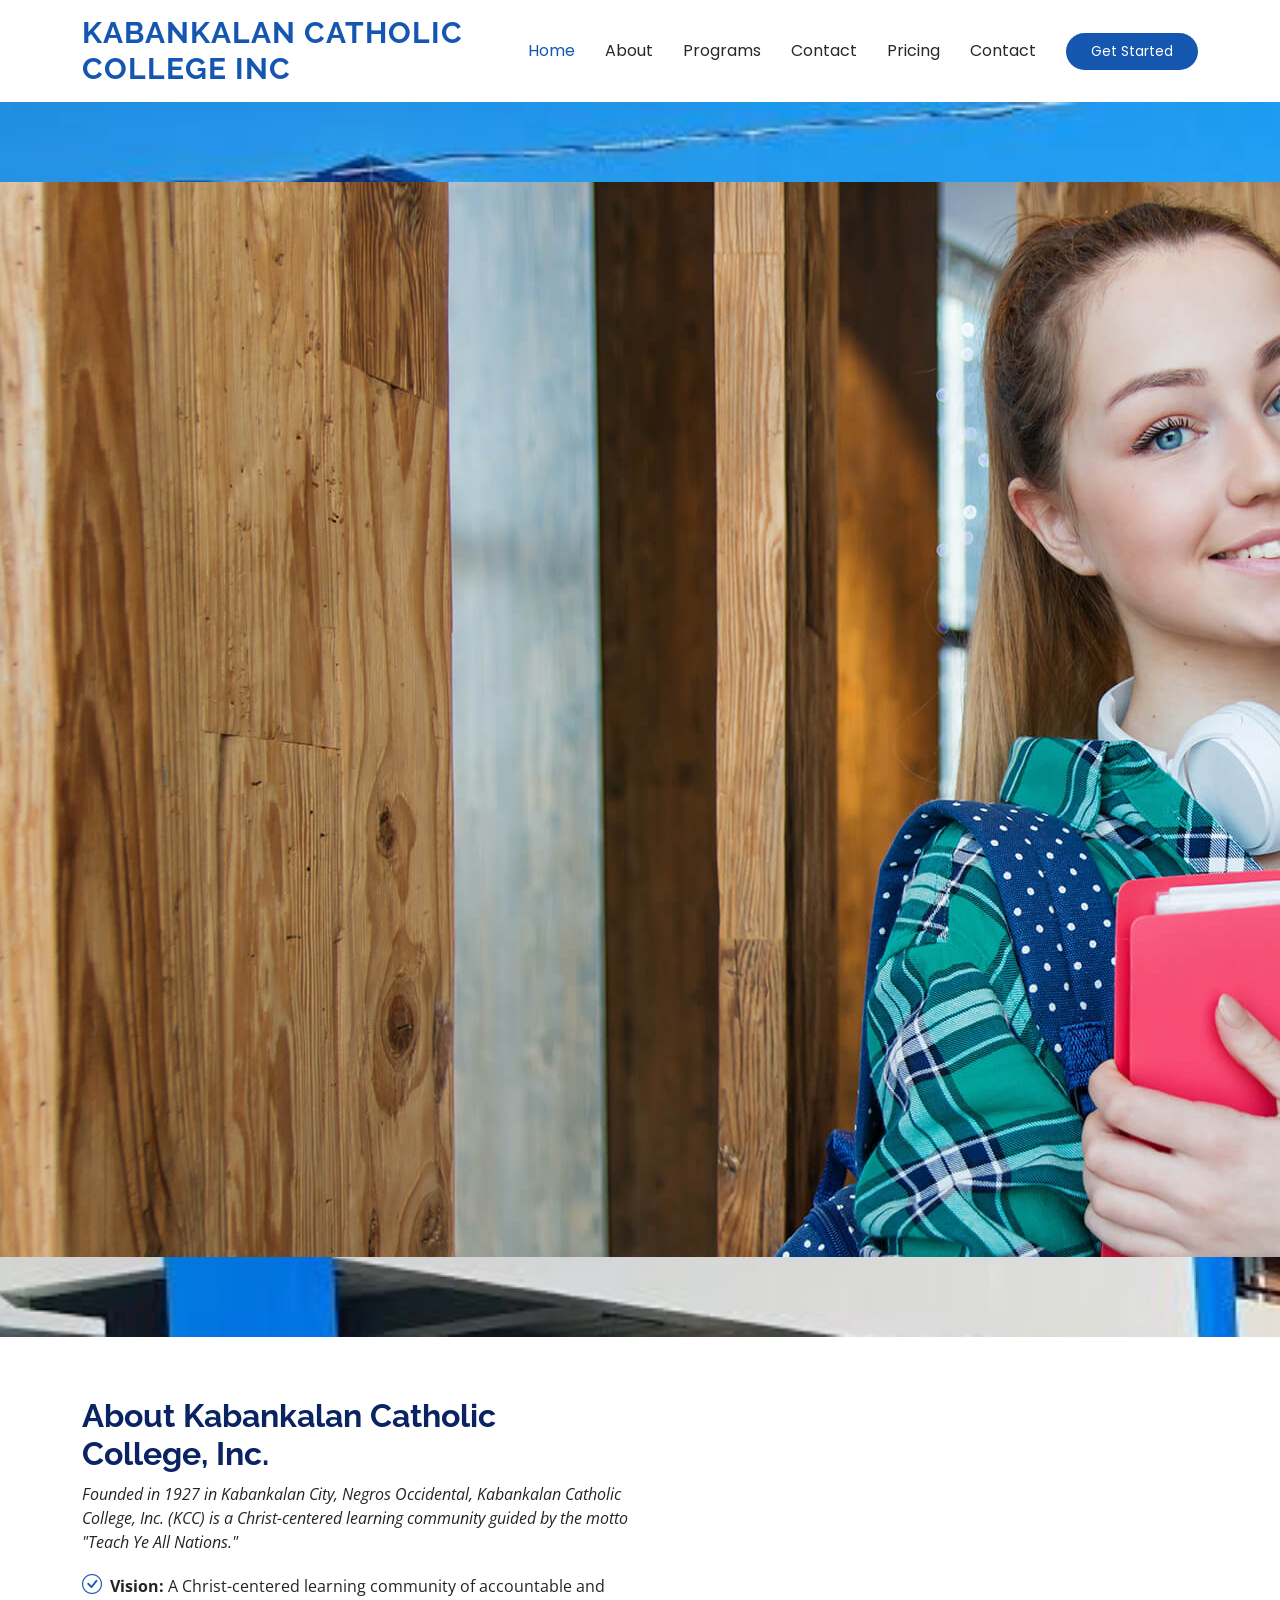
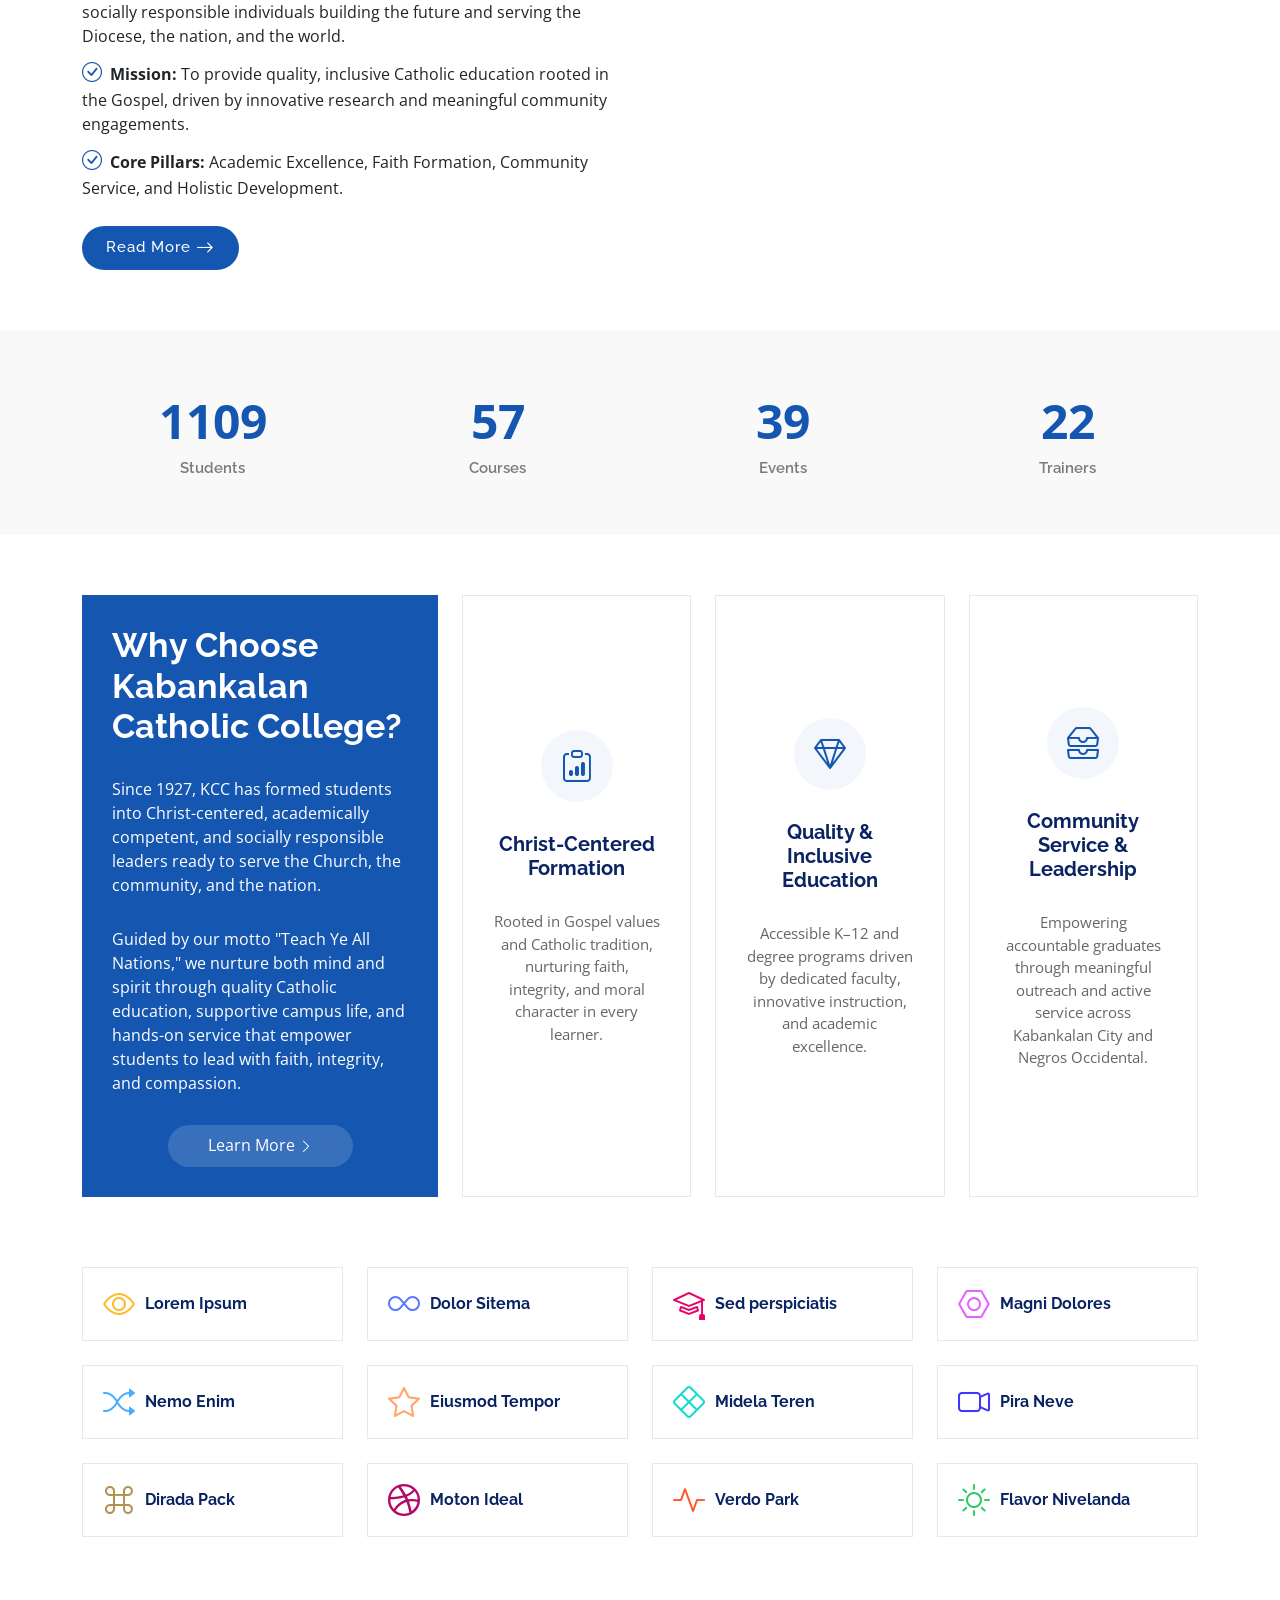
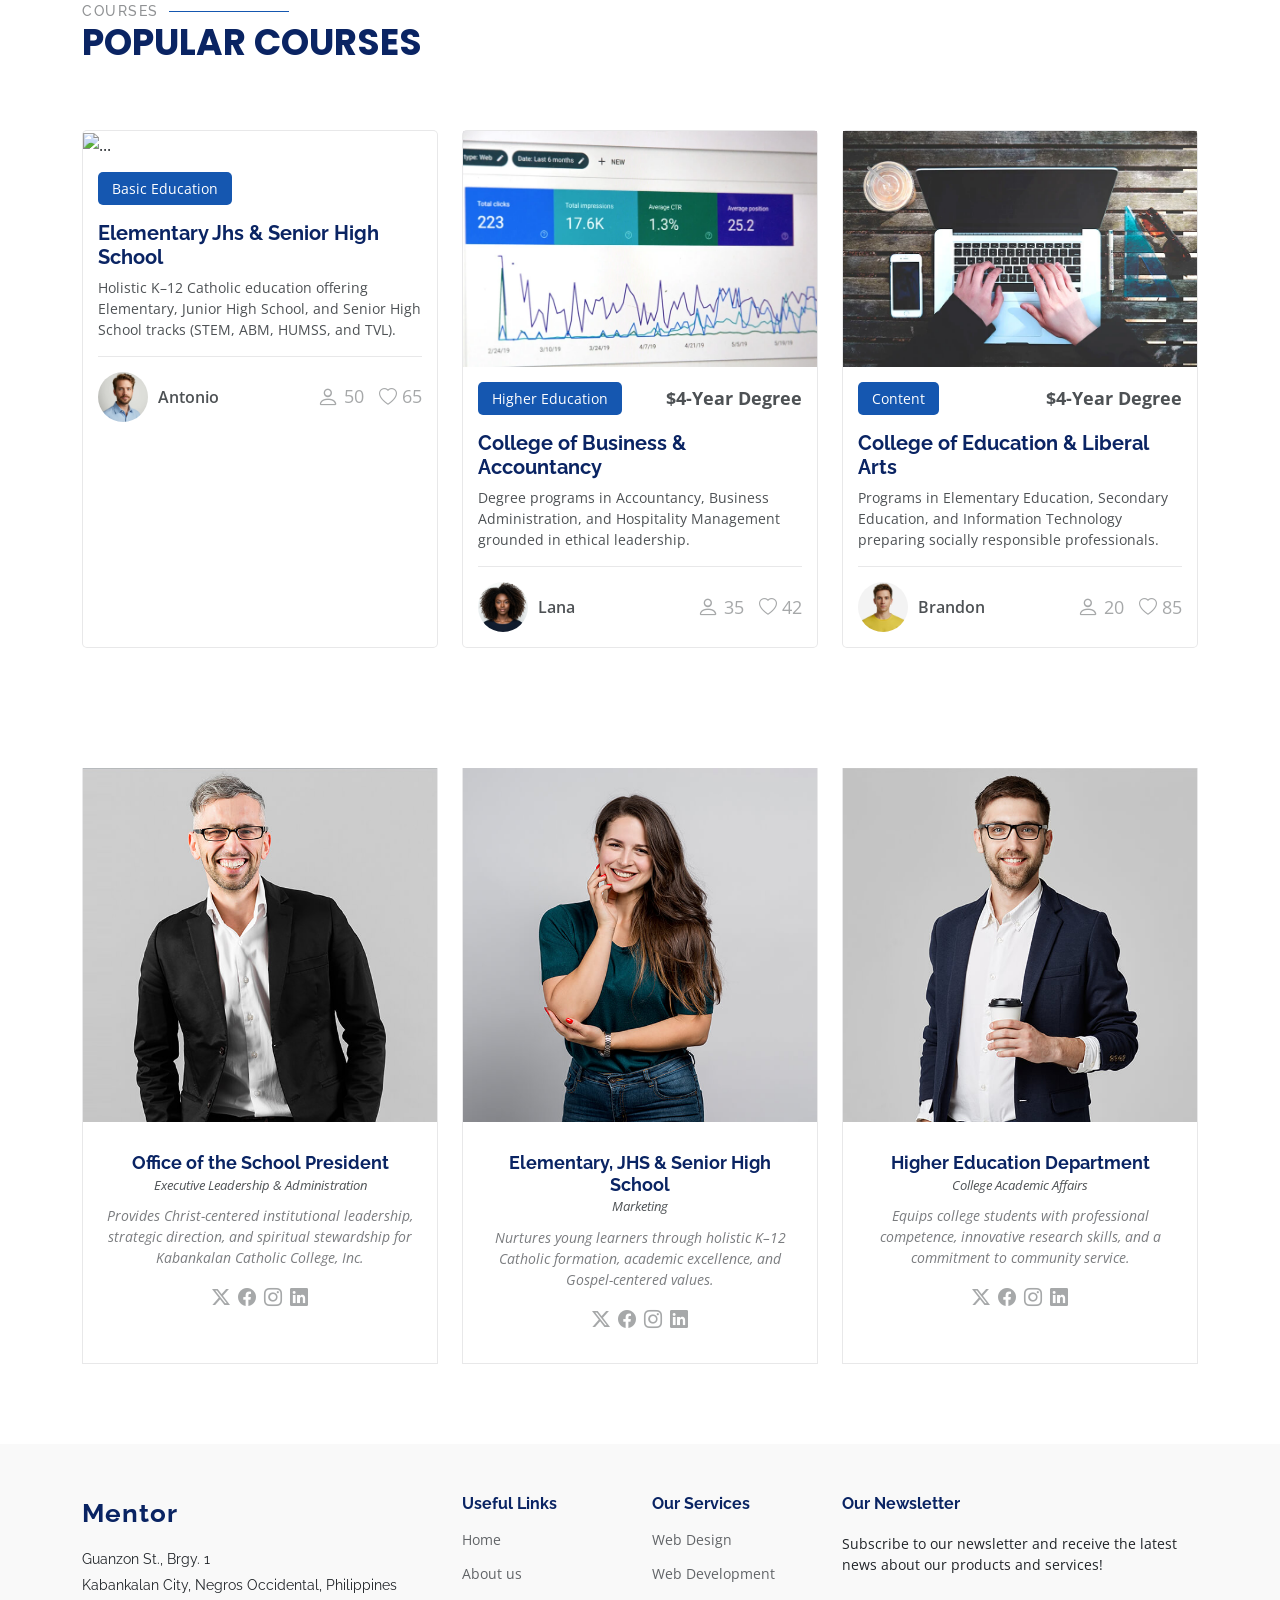
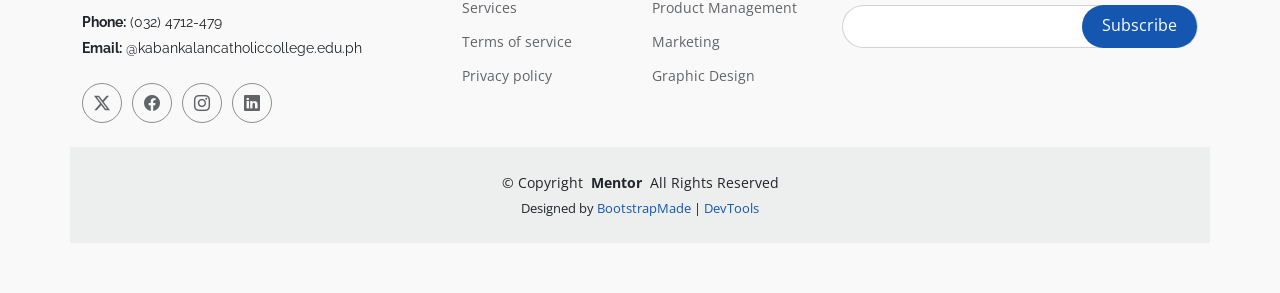
==== index.html @ cd27f846 "Update website content" ====
<!DOCTYPE html>
<html lang="en">

<head>
  <meta charset="utf-8">
  <meta content="width=device-width, initial-scale=1.0" name="viewport">
  <title><title>Kabankalan Catholic College, Inc. | Official Website</title>
  <meta name="description" content="">
  <meta name="keywords" content="">

  <!-- Favicons -->
  <link href="assets/img/favicon.png" rel="icon">
  <link href="assets/img/apple-touch-icon.png" rel="apple-touch-icon">

  <!-- Fonts -->
  <link href="https://fonts.googleapis.com" rel="preconnect">
  <link href="https://fonts.gstatic.com" rel="preconnect" crossorigin>
  <link href="https://fonts.googleapis.com/css2?family=Open+Sans:ital,wght@0,300;0,400;0,500;0,600;0,700;0,800;1,300;1,400;1,500;1,600;1,700;1,800&family=Poppins:ital,wght@0,100;0,200;0,300;0,400;0,500;0,600;0,700;0,800;0,900;1,100;1,200;1,300;1,400;1,500;1,600;1,700;1,800;1,900&family=Raleway:ital,wght@0,100;0,200;0,300;0,400;0,500;0,600;0,700;0,800;0,900;1,100;1,200;1,300;1,400;1,500;1,600;1,700;1,800;1,900&display=swap" rel="stylesheet">

  <!-- Vendor CSS Files -->
  <link href="assets/vendor/bootstrap/css/bootstrap.min.css" rel="stylesheet">
  <link href="assets/vendor/bootstrap-icons/bootstrap-icons.css" rel="stylesheet">
  <link href="assets/vendor/aos/aos.css" rel="stylesheet">
  <link href="assets/vendor/glightbox/css/glightbox.min.css" rel="stylesheet">
  <link href="assets/vendor/swiper/swiper-bundle.min.css" rel="stylesheet">

  <!-- Main CSS File -->
  <link href="assets/css/main.css" rel="stylesheet">

  <!-- =======================================================
  * Template Name: Mentor
  * Template URL: https://bootstrapmade.com/mentor-free-education-bootstrap-theme/
  * Updated: Jul 07 2025 with Bootstrap v5.3.7
  * Author: BootstrapMade.com
  * License: https://bootstrapmade.com/license/
  ======================================================== -->
</head>

<body class="index-page">

  <header id="header" class="header d-flex align-items-center sticky-top">
    <div class="container-fluid container-xl position-relative d-flex align-items-center">

      <a href="index.html" class="logo d-flex align-items-center me-auto">
        <!-- Uncomment the line below if you also wish to use an image logo -->
        <!-- <img src="assets/img/logo.webp" alt="Kabankalan Catholic College, INC Logo"> -->
        <h1 class="sitename">Kabankalan Catholic College Inc</h1>
      </a>

      <nav id="navmenu" class="navmenu">
        <ul>
          <li><a href="#hero" class="active">Home</a></li>
          <li><a href="#about">About</a></li>
          <li><a href="courses.html">Programs</a></li>
          <li><a href="events.html">Contact</a></li>
          <li><a href="pricing.html">Pricing</a></li>
            <ul>
                <ul>
                </ul>
              </li>
          <li><a href="contact.html">Contact</a></li>
        </ul>
        <i class="mobile-nav-toggle d-xl-none bi bi-list"></i>
      <a class="btn-getstarted" href="courses.html">Get Started</a>

    </div>
  </header>

  <main class="main">

    <!-- Hero Section -->
    <section id="hero" class="hero section dark-background">

      <img src="assets/img/hero-bg.jpg" data-aos="fade-in">

      <div class="container">
        <h2 data-aos="fade-up" data-aos-delay="100">Learning Today,<br>Leading Tomorrow</h2>
        <p data-aos="fade-up" data-aos-delay="200">Welcome to Kabankalan Catholic College, Inc.</p>
        <div class="d-flex mt-4" data-aos="fade-up" data-aos-delay="300">
          <a href="courses.html" class="btn-get-started">Get Started</a>
        </div>
      </div>

    </section><!-- /Hero Section -->

    <!-- About Section -->
    <section id="about" class="about section">

      <div class="container">

        <div class="row gy-4">

          <div class="col-lg-6 order-1 order-lg-2" data-aos="fade-up" data-aos-delay="100">
            <img src="assets/img/Kcc photo.jpg" class="img-fluid" alt="">
          </div>

          <div class="col-lg-6 order-2 order-lg-1 content" data-aos="fade-up" data-aos-delay="200">
            <h3>About Kabankalan Catholic College, Inc.</h3>
            <p class="fst-italic">
               Founded in 1927 in Kabankalan City, Negros Occidental, Kabankalan Catholic College, Inc. (KCC) is a Christ-centered learning community guided by the motto "Teach Ye All Nations."
            </p>
            <ul>
              <li><i class="bi bi-check-circle"></i> <span><strong>Vision:</strong> A Christ-centered learning community of accountable and socially responsible individuals building the future and serving the Diocese, the nation, and the world.</span></li>
              <li><i class="bi bi-check-circle"></i> <span><strong>Mission:</strong> To provide quality, inclusive Catholic education rooted in the Gospel, driven by innovative research and meaningful community engagements.</span></li>
              <li><i class="bi bi-check-circle"></i> <span><strong>Core Pillars:</strong> Academic Excellence, Faith Formation, Community Service, and Holistic Development.</span></li>
            </ul>
            <a href="#" class="read-more"><span>Read More</span><i class="bi bi-arrow-right"></i></a>
          </div>

        </div>

      </div>

    </section><!-- /About Section -->

    <!-- Counts Section -->
    <section id="counts" class="section counts light-background">

      <div class="container" data-aos="fade-up" data-aos-delay="100">

        <div class="row gy-4">

          <div class="col-lg-3 col-md-6">
            <div class="stats-item text-center w-100 h-100">
              <span data-purecounter-start="0" data-purecounter-end="1232" data-purecounter-duration="1" class="purecounter"></span>
              <p>Students</p>
            </div>
          </div><!-- End Stats Item -->

          <div class="col-lg-3 col-md-6">
            <div class="stats-item text-center w-100 h-100">
              <span data-purecounter-start="0" data-purecounter-end="64" data-purecounter-duration="1" class="purecounter"></span>
              <p>Courses</p>
            </div>
          </div><!-- End Stats Item -->

          <div class="col-lg-3 col-md-6">
            <div class="stats-item text-center w-100 h-100">
              <span data-purecounter-start="0" data-purecounter-end="42" data-purecounter-duration="1" class="purecounter"></span>
              <p>Events</p>
            </div>
          </div><!-- End Stats Item -->

          <div class="col-lg-3 col-md-6">
            <div class="stats-item text-center w-100 h-100">
              <span data-purecounter-start="0" data-purecounter-end="24" data-purecounter-duration="1" class="purecounter"></span>
              <p>Trainers</p>
            </div>
          </div><!-- End Stats Item -->

        </div>

      </div>

    </section><!-- /Counts Section -->

    <!-- Why Us Section -->
    <section id="why-us" class="section why-us">

      <div class="container">

        <div class="row gy-4">
          <div class="col-lg-4" data-aos="fade-up" data-aos-delay="100">
            <div class="why-box">
              <h3>Why Choose Kabankalan Catholic College?</h3>
             <p>Since 1927, KCC has formed students into Christ-centered, academically competent, and socially responsible leaders ready to serve the Church, the community, and the nation.</p>
             <p>Guided by our motto "Teach Ye All Nations," we nurture both mind and spirit through quality Catholic education, supportive campus life, and hands-on service that empower students to lead with faith, integrity, and compassion.</p>
              </p>
              <div class="text-center">
                <a href="#about" class="more-btn"><span>Learn More</span> <i class="bi bi-chevron-right"></i></a>
              </div>
            </div>
          </div><!-- End Why Box -->

          <div class="col-lg-8 d-flex align-items-stretch">
            <div class="row gy-4" data-aos="fade-up" data-aos-delay="200">

              <div class="col-xl-4">
                <div class="icon-box d-flex flex-column justify-content-center align-items-center">
                  <i class="bi bi-clipboard-data"></i>
                  <h4>Christ-Centered Formation</h4>
                  <p>Rooted in Gospel values and Catholic tradition, nurturing faith, integrity, and moral character in every learner.</p>
                </div>
              </div><!-- End Icon Box -->

              <div class="col-xl-4" data-aos="fade-up" data-aos-delay="300">
                <div class="icon-box d-flex flex-column justify-content-center align-items-center">
                  <i class="bi bi-gem"></i>
                  <h4>Quality &amp; Inclusive Education</h4>
                  <p>Accessible K–12 and degree programs driven by dedicated faculty, innovative instruction, and academic excellence.</p>
                </div>
              </div><!-- End Icon Box -->

              <div class="col-xl-4" data-aos="fade-up" data-aos-delay="400">
                <div class="icon-box d-flex flex-column justify-content-center align-items-center">
                  <i class="bi bi-inboxes"></i>
                   <h4>Community Service &amp; Leadership</h4>
                  <p>Empowering accountable graduates through meaningful outreach and active service across Kabankalan City and Negros Occidental.</p>
                </div>
              </div><!-- End Icon Box -->

            </div>
          </div>

        </div>

      </div>

    </section><!-- /Why Us Section -->

    <!-- Features Section -->
    <section id="features" class="features section">

      <div class="container">

        <div class="row gy-4">

          <div class="col-lg-3 col-md-4" data-aos="fade-up" data-aos-delay="100">
            <div class="features-item">
              <i class="bi bi-eye" style="color: #ffbb2c;"></i>
              <h3><a href="" class="stretched-link">Lorem Ipsum</a></h3>
            </div>
          </div><!-- End Feature Item -->

          <div class="col-lg-3 col-md-4" data-aos="fade-up" data-aos-delay="200">
            <div class="features-item">
              <i class="bi bi-infinity" style="color: #5578ff;"></i>
              <h3><a href="" class="stretched-link">Dolor Sitema</a></h3>
            </div>
          </div><!-- End Feature Item -->

          <div class="col-lg-3 col-md-4" data-aos="fade-up" data-aos-delay="300">
            <div class="features-item">
              <i class="bi bi-mortarboard" style="color: #e80368;"></i>
              <h3><a href="" class="stretched-link">Sed perspiciatis</a></h3>
            </div>
          </div><!-- End Feature Item -->

          <div class="col-lg-3 col-md-4" data-aos="fade-up" data-aos-delay="400">
            <div class="features-item">
              <i class="bi bi-nut" style="color: #e361ff;"></i>
              <h3><a href="" class="stretched-link">Magni Dolores</a></h3>
            </div>
          </div><!-- End Feature Item -->

          <div class="col-lg-3 col-md-4" data-aos="fade-up" data-aos-delay="500">
            <div class="features-item">
              <i class="bi bi-shuffle" style="color: #47aeff;"></i>
              <h3><a href="" class="stretched-link">Nemo Enim</a></h3>
            </div>
          </div><!-- End Feature Item -->

          <div class="col-lg-3 col-md-4" data-aos="fade-up" data-aos-delay="600">
            <div class="features-item">
              <i class="bi bi-star" style="color: #ffa76e;"></i>
              <h3><a href="" class="stretched-link">Eiusmod Tempor</a></h3>
            </div>
          </div><!-- End Feature Item -->

          <div class="col-lg-3 col-md-4" data-aos="fade-up" data-aos-delay="700">
            <div class="features-item">
              <i class="bi bi-x-diamond" style="color: #11dbcf;"></i>
              <h3><a href="" class="stretched-link">Midela Teren</a></h3>
            </div>
          </div><!-- End Feature Item -->

          <div class="col-lg-3 col-md-4" data-aos="fade-up" data-aos-delay="800">
            <div class="features-item">
              <i class="bi bi-camera-video" style="color: #4233ff;"></i>
              <h3><a href="" class="stretched-link">Pira Neve</a></h3>
            </div>
          </div><!-- End Feature Item -->

          <div class="col-lg-3 col-md-4" data-aos="fade-up" data-aos-delay="900">
            <div class="features-item">
              <i class="bi bi-command" style="color: #b2904f;"></i>
              <h3><a href="" class="stretched-link">Dirada Pack</a></h3>
            </div>
          </div><!-- End Feature Item -->

          <div class="col-lg-3 col-md-4" data-aos="fade-up" data-aos-delay="1000">
            <div class="features-item">
              <i class="bi bi-dribbble" style="color: #b20969;"></i>
              <h3><a href="" class="stretched-link">Moton Ideal</a></h3>
            </div>
          </div><!-- End Feature Item -->

          <div class="col-lg-3 col-md-4" data-aos="fade-up" data-aos-delay="1100">
            <div class="features-item">
              <i class="bi bi-activity" style="color: #ff5828;"></i>
              <h3><a href="" class="stretched-link">Verdo Park</a></h3>
            </div>
          </div><!-- End Feature Item -->

          <div class="col-lg-3 col-md-4" data-aos="fade-up" data-aos-delay="1200">
            <div class="features-item">
              <i class="bi bi-brightness-high" style="color: #29cc61;"></i>
              <h3><a href="" class="stretched-link">Flavor Nivelanda</a></h3>
            </div>
          </div><!-- End Feature Item -->

        </div>

      </div>

    </section><!-- /Features Section -->

    <!-- Courses Section -->
    <section id="courses" class="courses section">

      <!-- Section Title -->
      <div class="container section-title" data-aos="fade-up">
        <h2>Courses</h2>
        <p>Popular Courses</p>
      </div><!-- End Section Title -->

      <div class="container">

        <div class="row">

          <div class="col-lg-4 col-md-6 d-flex align-items-stretch" data-aos="zoom-in" data-aos-delay="100">
            <div class="course-item">
              <img src="assets/img/course/,course-1.webp,course-2.webp,course-3.webp" class="img-fluid" alt="...">
              <div class="course-content">
                <div class="d-flex justify-content-between align-items-center mb-3">
                  <p class="category">Basic Education</p>
                  <p class="price"></k-12></p>
                </div>

                <h3><a href="course-details.html">Elementary Jhs & Senior High School</a></h3>
                <p class="description">Holistic K–12 Catholic education offering Elementary, Junior High School, and Senior High School tracks (STEM, ABM, HUMSS, and TVL).</p>
                <div class="trainer d-flex justify-content-between align-items-center">
                  <div class="trainer-profile d-flex align-items-center">
                    <img src="assets/img/person/person-m-7.webp" class="img-fluid" alt="Basic Education">
                    <a href="" class="trainer-link">Antonio</a>
                  </div>
                  <div class="trainer-rank d-flex align-items-center">
                    <i class="bi bi-person user-icon"></i>&nbsp;50
                    &nbsp;&nbsp;
                    <i class="bi bi-heart heart-icon"></i>&nbsp;65
                  </div>
                </div>
              </div>
            </div>
          </div> <!-- End Course Item-->

          <div class="col-lg-4 col-md-6 d-flex align-items-stretch mt-4 mt-md-0" data-aos="zoom-in" data-aos-delay="200">
            <div class="course-item">
              <img src="assets/img/course/course-2.webp" class="img-fluid" alt="...">
              <div class="course-content">
                <div class="d-flex justify-content-between align-items-center mb-3">
                  <p class="category">Higher Education</p>
                  <p class="price">$4-Year Degree</p>
                </div>

                <h3><a href="course-details.html">College of Business & Accountancy</a></h3>
                <p class="description">Degree programs in Accountancy, Business Administration, and Hospitality Management grounded in ethical leadership.</p>
                <div class="trainer d-flex justify-content-between align-items-center">
                  <div class="trainer-profile d-flex align-items-center">
                    <img src="assets/img/person/person-f-14.webp" class="img-fluid" alt="">
                    <a href="" class="trainer-link">Lana</a>
                  </div>
                  <div class="trainer-rank d-flex align-items-center">
                    <i class="bi bi-person user-icon"></i>&nbsp;35
                    &nbsp;&nbsp;
                    <i class="bi bi-heart heart-icon"></i>&nbsp;42
                  </div>
                </div>
              </div>
            </div>
          </div> <!-- End Course Item-->

          <div class="col-lg-4 col-md-6 d-flex align-items-stretch mt-4 mt-lg-0" data-aos="zoom-in" data-aos-delay="300">
            <div class="course-item">
              <img src="assets/img/course/course-3.webp" class="img-fluid" alt="...">
              <div class="course-content">
                <div class="d-flex justify-content-between align-items-center mb-3">
                  <p class="category">Content</p>
                  <p class="price">$4-Year Degree</p>
                </div>

                <h3><a href="course-details.html">College of Education & Liberal Arts</a></h3>
                <p class="description">Programs in Elementary Education, Secondary Education, and Information Technology preparing socially responsible professionals.</p>
                <div class="trainer d-flex justify-content-between align-items-center">
                  <div class="trainer-profile d-flex align-items-center">
                    <img src="assets/img/person/person-m-12.webp" class="img-fluid" alt="">
                    <a href="" class="trainer-link">Brandon</a>
                  </div>
                  <div class="trainer-rank d-flex align-items-center">
                    <i class="bi bi-person user-icon"></i>&nbsp;20
                    &nbsp;&nbsp;
                    <i class="bi bi-heart heart-icon"></i>&nbsp;85
                  </div>
                </div>
              </div>
            </div>
          </div> <!-- End Course Item-->

        </div>

      </div>

    </section><!-- /Courses Section -->

    <!-- Trainers Index Section -->
    <section id="trainers-index" class="section trainers-index">

      <div class="container">

        <div class="row">

          <div class="col-lg-4 col-md-6 d-flex" data-aos="fade-up" data-aos-delay="100">
            <div class="member">
              <img src="assets/img/trainers/trainer-1.jpg" class="img-fluid" alt="">
              <div class="member-content">
                <h4>Office of the School President</h4>
                <span>Executive Leadership &amp; Administration</span>
                <p>
                  Provides Christ-centered institutional leadership, strategic direction, and spiritual stewardship for Kabankalan Catholic College, Inc.
                </p>
                <div class="social">
                  <a href=""><i class="bi bi-twitter-x"></i></a>
                  <a href=""><i class="bi bi-facebook"></i></a>
                  <a href=""><i class="bi bi-instagram"></i></a>
                  <a href=""><i class="bi bi-linkedin"></i></a>
                </div>
              </div>
            </div>
          </div><!-- End Team Member -->

          <div class="col-lg-4 col-md-6 d-flex" data-aos="fade-up" data-aos-delay="200">
            <div class="member">
              <img src="assets/img/trainers/trainer-2.jpg" class="img-fluid" alt="">
              <div class="member-content">
                <h4>Elementary, JHS &amp; Senior High School</h4>
                <span>Marketing</span>
                <p>
                    Nurtures young learners through holistic K–12 Catholic formation, academic excellence, and Gospel-centered values.
                </p>
                <div class="social">
                  <a href=""><i class="bi bi-twitter-x"></i></a>
                  <a href=""><i class="bi bi-facebook"></i></a>
                  <a href=""><i class="bi bi-instagram"></i></a>
                  <a href=""><i class="bi bi-linkedin"></i></a>
                </div>
              </div>
            </div>
          </div><!-- End Team Member -->

          <div class="col-lg-4 col-md-6 d-flex" data-aos="fade-up" data-aos-delay="300">
            <div class="member">
              <img src="assets/img/trainers/trainer-3.jpg" class="img-fluid" alt="">
              <div class="member-content">
                <h4>Higher Education Department</h4>
                <span>College Academic Affairs</span>
                <p>
                  Equips college students with professional competence, innovative research skills, and a commitment to community service.
                </p>
                <div class="social">
                  <a href=""><i class="bi bi-twitter-x"></i></a>
                  <a href=""><i class="bi bi-facebook"></i></a>
                  <a href=""><i class="bi bi-instagram"></i></a>
                  <a href=""><i class="bi bi-linkedin"></i></a>
                </div>
              </div>
            </div>
          </div><!-- End Team Member -->

        </div>

      </div>

    </section><!-- /Trainers Index Section -->

  </main>

  <footer id="footer" class="footer position-relative light-background">

    <div class="container footer-top">
      <div class="row gy-4">
        <div class="col-lg-4 col-md-6 footer-about">
          <a href="index.html" class="logo d-flex align-items-center">
            <span class="sitename">Mentor</span>
          </a>
          <div class="footer-contact pt-3">
            <p>Guanzon St., Brgy. 1</p>
            <p>Kabankalan City, Negros Occidental, Philippines</p>
            <p class="mt-3"><strong>Phone:</strong> <span>(032) 4712-479</span></p>
            <p><strong>Email:</strong> <span>@kabankalancatholiccollege.edu.ph</span></p>
          </div>
          <div class="social-links d-flex mt-4">
            <a href=""><i class="bi bi-twitter-x"></i></a>
            <a href=""><i class="bi bi-facebook"></i></a>
            <a href=""><i class="bi bi-instagram"></i></a>
            <a href=""><i class="bi bi-linkedin"></i></a>
          </div>
        </div>

        <div class="col-lg-2 col-md-3 footer-links">
          <h4>Useful Links</h4>
          <ul>
            <li><a href="#">Home</a></li>
            <li><a href="#">About us</a></li>
            <li><a href="#">Services</a></li>
            <li><a href="#">Terms of service</a></li>
            <li><a href="#">Privacy policy</a></li>
          </ul>
        </div>

        <div class="col-lg-2 col-md-3 footer-links">
          <h4>Our Services</h4>
          <ul>
            <li><a href="#">Web Design</a></li>
            <li><a href="#">Web Development</a></li>
            <li><a href="#">Product Management</a></li>
            <li><a href="#">Marketing</a></li>
            <li><a href="#">Graphic Design</a></li>
          </ul>
        </div>

        <div class="col-lg-4 col-md-12 footer-newsletter">
          <h4>Our Newsletter</h4>
          <p>Subscribe to our newsletter and receive the latest news about our products and services!</p>
          <form action="#" method="post" class="email-form">
            <div class="newsletter-form"><input type="email" name="email"><input type="submit" value="Subscribe"></div>
            <div class="loading">Loading</div>
            <div class="error-message"></div>
            <div class="sent-message">Your subscription request has been sent. Thank you!</div>
          </form>
        </div>

      </div>
    </div>

    <div class="container copyright text-center mt-4">
      <p>© <span>Copyright</span> <strong class="px-1 sitename">Mentor</strong> <span>All Rights Reserved</span></p>
      <div class="credits">
        <!-- All the links in the footer should remain intact. -->
        <!-- You can delete the links only if you've purchased the pro version. -->
        <!-- Licensing information: https://bootstrapmade.com/license/ -->
        Designed by <a href="https://bootstrapmade.com/">BootstrapMade</a> | <a href="https://bootstrapmade.com/tools/">DevTools</a>
      </div>
    </div>

  </footer>

  <!-- Scroll Top -->
  <a href="#" id="scroll-top" class="scroll-top d-flex align-items-center justify-content-center"><i class="bi bi-arrow-up-short"></i></a>

  <!-- Preloader -->
  <div id="preloader"></div>

  <!-- Vendor JS Files -->
  <script src="assets/vendor/bootstrap/js/bootstrap.bundle.min.js"></script>
  <script src="assets/vendor/aos/aos.js"></script>
  <script src="assets/vendor/glightbox/js/glightbox.min.js"></script>
  <script src="assets/vendor/purecounter/purecounter_vanilla.js"></script>
  <script src="assets/vendor/swiper/swiper-bundle.min.js"></script>

  <!-- Main JS File -->
  <script src="assets/js/main.js"></script>

</body>

</html>
---- assets/css/main.css ----
/**
* Template Name: Mentor
* Template URL: https://bootstrapmade.com/mentor-free-education-bootstrap-theme/
* Updated: Jul 07 2025 with Bootstrap v5.3.7
* Author: BootstrapMade.com
* License: https://bootstrapmade.com/license/
*/

/*--------------------------------------------------------------
# Font & Color Variables
# Help: https://bootstrapmade.com/color-system/
--------------------------------------------------------------*/
/* Fonts */
:root {
  --default-font: "Open Sans",  system-ui, -apple-system, "Segoe UI", Roboto, "Helvetica Neue", Arial, "Noto Sans", "Liberation Sans", sans-serif, "Apple Color Emoji", "Segoe UI Emoji", "Segoe UI Symbol", "Noto Color Emoji";
  --heading-font: "Raleway",  sans-serif;
  --nav-font: "Poppins",  sans-serif;
}

/* Global Colors - The following color variables are used throughout the website. Updating them here will change the color scheme of the entire website */
:root { 
  --background-color: #ffffff; /* Background color for the entire website, including individual sections */
  --default-color: #212529; /* Default color used for the majority of the text content across the entire website */
  --heading-color: #0a2463; /* Color for headings, subheadings and title throughout the website */
  --accent-color: #1557b0; /* Accent color that represents your brand on the website. It's used for buttons, links, and other elements that need to stand out */
  --surface-color: #ffffff; /* The surface color is used as a background of boxed elements within sections, such as cards, icon boxes, or other elements that require a visual separation from the global background. */
  --contrast-color: #ffffff; /* Contrast color for text, ensuring readability against backgrounds of accent, heading, or default colors. */
}

/* Nav Menu Colors - The following color variables are used specifically for the navigation menu. They are separate from the global colors to allow for more customization options */
:root {
  --nav-color: #272828;  /* The default color of the main navmenu links */
  --nav-hover-color: #1557b0; /* Applied to main navmenu links when they are hovered over or active */
  --nav-mobile-background-color: #ffffff; /* Used as the background color for mobile navigation menu */
  --nav-dropdown-background-color: #ffffff; /* Used as the background color for dropdown items that appear when hovering over primary navigation items */
  --nav-dropdown-color: #272828; /* Used for navigation links of the dropdown items in the navigation menu. */
  --nav-dropdown-hover-color: #1557b0; /* Similar to --nav-hover-color, this color is applied to dropdown navigation links when they are hovered over. */
}

/* Color Presets - These classes override global colors when applied to any section or element, providing reuse of the sam color scheme. */

.light-background {
  --background-color: #f9f9f9;
  --surface-color: #ffffff;
}

.dark-background {
  --background-color: #060606;
  --default-color: #ffffff;
  --heading-color: #ffffff;
  --surface-color: #252525;
  --contrast-color: #ffffff;
}

/* Smooth scroll */
:root {
  scroll-behavior: smooth;
}

/*--------------------------------------------------------------
# General Styling & Shared Classes
--------------------------------------------------------------*/
body {
  color: var(--default-color);
  background-color: var(--background-color);
  font-family: var(--default-font);
}

a {
  color: var(--accent-color);
  text-decoration: none;
  transition: 0.3s;
}

a:hover {
  color: color-mix(in srgb, var(--accent-color), transparent 25%);
  text-decoration: none;
}

h1,
h2,
h3,
h4,
h5,
h6 {
  color: var(--heading-color);
  font-family: var(--heading-font);
}

/* Email Form Messages
------------------------------*/
.email-form .error-message {
  display: none;
  background: #df1529;
  color: #ffffff;
  text-align: left;
  padding: 15px;
  margin-bottom: 24px;
  font-weight: 600;
}

.email-form .sent-message {
  display: none;
  color: #ffffff;
  background: #059652;
  text-align: center;
  padding: 15px;
  margin-bottom: 24px;
  font-weight: 600;
}

.email-form .loading {
  display: none;
  background: var(--surface-color);
  text-align: center;
  padding: 15px;
  margin-bottom: 24px;
}

.email-form .loading:before {
  content: "";
  display: inline-block;
  border-radius: 50%;
  width: 24px;
  height: 24px;
  margin: 0 10px -6px 0;
  border: 3px solid var(--accent-color);
  border-top-color: var(--surface-color);
  animation: email-form-loading 1s linear infinite;
}

@keyframes email-form-loading {
  0% {
    transform: rotate(0deg);
  }

  100% {
    transform: rotate(360deg);
  }
}

/* Pulsating Play Button
------------------------------*/
.pulsating-play-btn {
  width: 94px;
  height: 94px;
  background: radial-gradient(var(--accent-color) 50%, color-mix(in srgb, var(--accent-color), transparent 75%) 52%);
  border-radius: 50%;
  display: block;
  position: relative;
  overflow: hidden;
}

.pulsating-play-btn:before {
  content: "";
  position: absolute;
  width: 120px;
  height: 120px;
  animation-delay: 0s;
  animation: pulsate-play-btn 2s;
  animation-direction: forwards;
  animation-iteration-count: infinite;
  animation-timing-function: steps;
  opacity: 1;
  border-radius: 50%;
  border: 5px solid color-mix(in srgb, var(--accent-color), transparent 30%);
  top: -15%;
  left: -15%;
  background: rgba(198, 16, 0, 0);
}

.pulsating-play-btn:after {
  content: "";
  position: absolute;
  left: 50%;
  top: 50%;
  transform: translateX(-40%) translateY(-50%);
  width: 0;
  height: 0;
  border-top: 10px solid transparent;
  border-bottom: 10px solid transparent;
  border-left: 15px solid #fff;
  z-index: 100;
  transition: all 400ms cubic-bezier(0.55, 0.055, 0.675, 0.19);
}

.pulsating-play-btn:hover:before {
  content: "";
  position: absolute;
  left: 50%;
  top: 50%;
  transform: translateX(-40%) translateY(-50%);
  width: 0;
  height: 0;
  border: none;
  border-top: 10px solid transparent;
  border-bottom: 10px solid transparent;
  border-left: 15px solid #fff;
  z-index: 200;
  animation: none;
  border-radius: 0;
}

.pulsating-play-btn:hover:after {
  border-left: 15px solid var(--accent-color);
  transform: scale(20);
}

@keyframes pulsate-play-btn {
  0% {
    transform: scale(0.6, 0.6);
    opacity: 1;
  }

  100% {
    transform: scale(1, 1);
    opacity: 0;
  }
}

/*--------------------------------------------------------------
# Global Header
--------------------------------------------------------------*/
.header {
  color: var(--default-color);
  background-color: var(--background-color);
  padding: 15px 0;
  transition: all 0.5s;
  z-index: 997;
}

.header .logo {
  line-height: 1;
}

.header .logo img {
  max-height: 36px;
  margin-right: 8px;
}

.header .logo h1 {
  font-weight: 700;
  font-size: 30px;
  margin: 0;
  letter-spacing: 1px;
  text-transform: uppercase;
  color: var(--accent-color);
}

.courses-page .header .logo h1 {
  max-width: 290px;
  font-size: clamp(18px, 1.65vw, 22px);
  line-height: 1.15;
}

.header .btn-getstarted,
.header .btn-getstarted:focus {
  color: var(--contrast-color);
  background: var(--accent-color);
  font-size: 14px;
  padding: 8px 25px;
  margin: 0 0 0 30px;
  border-radius: 50px;
  transition: 0.3s;
}

.courses-page .header .btn-getstarted {
  flex-shrink: 0;
  white-space: nowrap;
}

.header .btn-getstarted:hover,
.header .btn-getstarted:focus:hover {
  color: var(--contrast-color);
  background: color-mix(in srgb, var(--accent-color), transparent 15%);
}

@media (max-width: 1200px) {
  .header .logo {
    order: 1;
  }

  .header .btn-getstarted {
    order: 2;
    margin: 0 15px 0 0;
    padding: 6px 15px;
  }

  .header .navmenu {
    order: 3;
  }
}

.scrolled .header {
  box-shadow: 0px 0 18px rgba(0, 0, 0, 0.1);
}

/*--------------------------------------------------------------
# Navigation Menu
--------------------------------------------------------------*/
/* Navmenu - Desktop */
@media (min-width: 1200px) {
  .navmenu {
    padding: 0;
  }

  .navmenu ul {
    margin: 0;
    padding: 0;
    display: flex;
    list-style: none;
    align-items: center;
  }

  .navmenu li {
    position: relative;
  }

  .navmenu a,
  .navmenu a:focus {
    color: var(--nav-color);
    padding: 18px 15px;
    font-size: 16px;
    font-family: var(--nav-font);
    font-weight: 400;
    display: flex;
    align-items: center;
    justify-content: space-between;
    white-space: nowrap;
    transition: 0.3s;
  }

  .navmenu a i,
  .navmenu a:focus i {
    font-size: 12px;
    line-height: 0;
    margin-left: 5px;
    transition: 0.3s;
  }

  .navmenu li:last-child a {
    padding-right: 0;
  }

  .navmenu li:hover>a,
  .navmenu .active,
  .navmenu .active:focus {
    color: var(--nav-hover-color);
  }

  .navmenu .dropdown ul {
    margin: 0;
    padding: 10px 0;
    background: var(--nav-dropdown-background-color);
    display: block;
    position: absolute;
    visibility: hidden;
    left: 14px;
    top: 130%;
    opacity: 0;
    transition: 0.3s;
    border-radius: 4px;
    z-index: 99;
    box-shadow: 0px 0px 30px rgba(0, 0, 0, 0.1);
  }

  .navmenu .dropdown ul li {
    min-width: 200px;
  }

  .navmenu .dropdown ul a {
    padding: 10px 20px;
    font-size: 15px;
    text-transform: none;
    color: var(--nav-dropdown-color);
  }

  .navmenu .dropdown ul a i {
    font-size: 12px;
  }

  .navmenu .dropdown ul a:hover,
  .navmenu .dropdown ul .active:hover,
  .navmenu .dropdown ul li:hover>a {
    color: var(--nav-dropdown-hover-color);
  }

  .navmenu .dropdown:hover>ul {
    opacity: 1;
    top: 100%;
    visibility: visible;
  }

  .navmenu .dropdown .dropdown ul {
    top: 0;
    left: -90%;
    visibility: hidden;
  }

  .navmenu .dropdown .dropdown:hover>ul {
    opacity: 1;
    top: 0;
    left: -100%;
    visibility: visible;
  }
}

/* Navmenu - Mobile */
@media (max-width: 1199px) {
  .mobile-nav-toggle {
    color: var(--nav-color);
    font-size: 28px;
    line-height: 0;
    margin-right: 10px;
    cursor: pointer;
    transition: color 0.3s;
  }

  .navmenu {
    padding: 0;
    z-index: 9997;
  }

  .navmenu ul {
    display: none;
    list-style: none;
    position: absolute;
    inset: 60px 20px 20px 20px;
    padding: 10px 0;
    margin: 0;
    border-radius: 6px;
    background-color: var(--nav-mobile-background-color);
    border: 1px solid color-mix(in srgb, var(--default-color), transparent 90%);
    box-shadow: none;
    overflow-y: auto;
    transition: 0.3s;
    z-index: 9998;
  }

  .navmenu a,
  .navmenu a:focus {
    color: var(--nav-dropdown-color);
    padding: 10px 20px;
    font-family: var(--nav-font);
    font-size: 17px;
    font-weight: 500;
    display: flex;
    align-items: center;
    justify-content: space-between;
    white-space: nowrap;
    transition: 0.3s;
  }

  .navmenu a i,
  .navmenu a:focus i {
    font-size: 12px;
    line-height: 0;
    margin-left: 5px;
    width: 30px;
    height: 30px;
    display: flex;
    align-items: center;
    justify-content: center;
    border-radius: 50%;
    transition: 0.3s;
    background-color: color-mix(in srgb, var(--accent-color), transparent 90%);
  }

  .navmenu a i:hover,
  .navmenu a:focus i:hover {
    background-color: var(--accent-color);
    color: var(--contrast-color);
  }

  .navmenu a:hover,
  .navmenu .active,
  .navmenu .active:focus {
    color: var(--nav-dropdown-hover-color);
  }

  .navmenu .active i,
  .navmenu .active:focus i {
    background-color: var(--accent-color);
    color: var(--contrast-color);
    transform: rotate(180deg);
  }

  .navmenu .dropdown ul {
    position: static;
    display: none;
    z-index: 99;
    padding: 10px 0;
    margin: 10px 20px;
    background-color: var(--nav-dropdown-background-color);
    transition: all 0.5s ease-in-out;
  }

  .navmenu .dropdown ul ul {
    background-color: rgba(33, 37, 41, 0.1);
  }

  .navmenu .dropdown>.dropdown-active {
    display: block;
    background-color: rgba(33, 37, 41, 0.03);
  }

  .mobile-nav-active {
    overflow: hidden;
  }

  .mobile-nav-active .mobile-nav-toggle {
    color: #fff;
    position: absolute;
    font-size: 32px;
    top: 15px;
    right: 15px;
    margin-right: 0;
    z-index: 9999;
  }

  .mobile-nav-active .navmenu {
    position: fixed;
    overflow: hidden;
    inset: 0;
    background: rgba(33, 37, 41, 0.8);
    transition: 0.3s;
  }

  .mobile-nav-active .navmenu>ul {
    display: block;
  }
}

/*--------------------------------------------------------------
# Global Footer
--------------------------------------------------------------*/
.footer {
  color: var(--default-color);
  background-color: var(--background-color);
  font-size: 14px;
  padding-bottom: 50px;
  position: relative;
}

.footer .footer-top {
  padding-top: 50px;
}

.footer .footer-about .logo {
  margin-bottom: 0;
}

.footer .footer-about .logo img {
  max-height: 40px;
  margin-right: 6px;
}

.footer .footer-about .logo span {
  font-size: 26px;
  font-weight: 700;
  letter-spacing: 1px;
  font-family: var(--heading-font);
  color: var(--heading-color);
}

.footer .footer-about p {
  font-size: 14px;
  font-family: var(--heading-font);
}

.footer .social-links a {
  display: flex;
  align-items: center;
  justify-content: center;
  width: 40px;
  height: 40px;
  border-radius: 50%;
  border: 1px solid color-mix(in srgb, var(--default-color), transparent 50%);
  font-size: 16px;
  color: color-mix(in srgb, var(--default-color), transparent 30%);
  margin-right: 10px;
  transition: 0.3s;
}

.footer .social-links a:hover {
  color: var(--accent-color);
  border-color: var(--accent-color);
}

.footer h4 {
  font-size: 16px;
  font-weight: bold;
  position: relative;
  padding-bottom: 12px;
}

.footer .footer-links {
  margin-bottom: 30px;
}

.footer .footer-links ul {
  list-style: none;
  padding: 0;
  margin: 0;
}

.footer .footer-links ul i {
  padding-right: 2px;
  font-size: 12px;
  line-height: 0;
}

.footer .footer-links ul li {
  padding: 10px 0;
  display: flex;
  align-items: center;
}

.footer .footer-links ul li:first-child {
  padding-top: 0;
}

.footer .footer-links ul a {
  color: color-mix(in srgb, var(--default-color), transparent 30%);
  display: inline-block;
  line-height: 1;
}

.footer .footer-links ul a:hover {
  color: var(--accent-color);
}

.footer .footer-contact p {
  margin-bottom: 5px;
}

.footer .footer-newsletter .newsletter-form {
  margin-top: 30px;
  margin-bottom: 15px;
  padding: 6px 8px;
  position: relative;
  border-radius: 50px;
  border: 1px solid color-mix(in srgb, var(--default-color), transparent 80%);
  display: flex;
  background-color: var(--surface-color);
  transition: 0.3s;
}

.footer .footer-newsletter .newsletter-form:focus-within {
  border-color: var(--accent-color);
}

.footer .footer-newsletter .newsletter-form input[type=email] {
  border: 0;
  padding: 4px 8px;
  width: 100%;
  background-color: var(--surface-color);
  color: var(--default-color);
}

.footer .footer-newsletter .newsletter-form input[type=email]:focus-visible {
  outline: none;
}

.footer .footer-newsletter .newsletter-form input[type=submit] {
  border: 0;
  font-size: 16px;
  padding: 0 20px 2px 20px;
  margin: -7px -8px -7px 0;
  background: var(--accent-color);
  color: var(--contrast-color);
  transition: 0.3s;
  border-radius: 50px;
}

.footer .footer-newsletter .newsletter-form input[type=submit]:hover {
  background: color-mix(in srgb, var(--accent-color), transparent 20%);
}

.footer .copyright {
  padding-top: 25px;
  padding-bottom: 25px;
  background-color: color-mix(in srgb, var(--default-color), transparent 95%);
}

.footer .copyright p {
  margin-bottom: 0;
}

.footer .credits {
  margin-top: 6px;
  font-size: 13px;
}

/*--------------------------------------------------------------
# Preloader
--------------------------------------------------------------*/
#preloader {
  position: fixed;
  inset: 0;
  z-index: 999999;
  overflow: hidden;
  background: var(--background-color);
  transition: all 0.6s ease-out;
}

#preloader:before {
  content: "";
  position: fixed;
  top: calc(50% - 30px);
  left: calc(50% - 30px);
  border: 6px solid #ffffff;
  border-color: var(--accent-color) transparent var(--accent-color) transparent;
  border-radius: 50%;
  width: 60px;
  height: 60px;
  animation: animate-preloader 1.5s linear infinite;
}

@keyframes animate-preloader {
  0% {
    transform: rotate(0deg);
  }

  100% {
    transform: rotate(360deg);
  }
}

/*--------------------------------------------------------------
# Scroll Top Button
--------------------------------------------------------------*/
.scroll-top {
  position: fixed;
  visibility: hidden;
  opacity: 0;
  right: 15px;
  bottom: -15px;
  z-index: 99999;
  background-color: var(--accent-color);
  width: 44px;
  height: 44px;
  border-radius: 50px;
  transition: all 0.4s;
}

.scroll-top i {
  font-size: 24px;
  color: var(--contrast-color);
  line-height: 0;
}

.scroll-top:hover {
  background-color: color-mix(in srgb, var(--accent-color), transparent 20%);
  color: var(--contrast-color);
}

.scroll-top.active {
  visibility: visible;
  opacity: 1;
  bottom: 15px;
}

/*--------------------------------------------------------------
# Disable aos animation delay on mobile devices
--------------------------------------------------------------*/
@media screen and (max-width: 768px) {
  [data-aos-delay] {
    transition-delay: 0 !important;
  }
}

/*--------------------------------------------------------------
# Global Page Titles & Breadcrumbs
--------------------------------------------------------------*/
.page-title {
  --default-color: var(--contrast-color);
  --background-color: var(--accent-color);
  --heading-color: var(--contrast-color);
  color: var(--default-color);
  background-color: var(--background-color);
  position: relative;
}

.page-title .heading {
  padding: 80px 0;
  border-top: 1px solid color-mix(in srgb, var(--default-color), transparent 90%);
}

.page-title .heading h1 {
  font-size: 38px;
  font-weight: 700;
}

.page-title nav {
  background-color: color-mix(in srgb, var(--accent-color) 90%, black 5%);
  padding: 20px 0;
}

.page-title nav a {
  color: var(--default-color);
}

.page-title nav ol {
  display: flex;
  flex-wrap: wrap;
  list-style: none;
  margin: 0;
  font-size: 16px;
  font-weight: 600;
}

.page-title nav ol li+li {
  padding-left: 10px;
}

.page-title nav ol li+li::before {
  content: "/";
  display: inline-block;
  padding-right: 10px;
  color: color-mix(in srgb, var(--default-color), transparent 70%);
}

/*--------------------------------------------------------------
# Global Sections
--------------------------------------------------------------*/
section,
.section {
  color: var(--default-color);
  background-color: var(--background-color);
  padding: 60px 0;
  scroll-margin-top: 900px;
  overflow: clip;
}

@media (max-width: 1199px) {

  section,
  .section {
    scroll-margin-top: 66px;
  }
}

/*--------------------------------------------------------------
# Global Section Titles
--------------------------------------------------------------*/
.section-title {
  padding-bottom: 60px;
  position: relative;
}

.section-title h2 {
  font-size: 14px;
  font-weight: 500;
  padding: 0;
  line-height: 1px;
  margin: 0;
  letter-spacing: 1.5px;
  text-transform: uppercase;
  color: color-mix(in srgb, var(--default-color), transparent 50%);
  position: relative;
}

.section-title h2::after {
  content: "";
  width: 120px;
  height: 1px;
  display: inline-block;
  background: var(--accent-color);
  margin: 4px 10px;
}

.section-title p {
  color: var(--heading-color);
  margin: 0;
  font-size: 36px;
  font-weight: 700;
  font-family: var(--nav-font);
  text-transform: uppercase;
}

/*--------------------------------------------------------------
# Hero Section
--------------------------------------------------------------*/
.hero {
  width: 100%;
  min-height: 60vh;
  position: relative;
  padding: 80px 0;
  display: flex;
  align-items: center;
  justify-content: flex-start;
  overflow: hidden;
  background-image:
    linear-gradient(90deg, rgba(10, 36, 99, 0.12), rgba(10, 36, 99, 0.02)),
    url("../img/kcc-campus.jpg");
  background-position: center, center 42%;
  background-size: cover, cover;
  background-repeat: no-repeat;
  color: var(--heading-color);
}

.hero .container {
  position: relative;
  z-index: 2;
  width: min(640px, calc(100% - 48px));
  max-width: none;
  margin-left: max(calc((100% - 1140px) / 2), 24px);
  margin-right: auto;
}

.hero h2 {
  margin: 0;
  font-size: 42px;
  font-weight: 700;
  line-height: 1.15;
  color: var(--heading-color);
  text-shadow: 0 1px 10px rgba(255, 255, 255, 0.85);
}

.hero p {
  color: var(--default-color);
  margin: 10px 0 0 0;
  font-size: 18px;
  text-shadow: 0 1px 8px rgba(255, 255, 255, 0.9);
}

.hero .btn-get-started {
  font-weight: 500;
  font-size: 15px;
  letter-spacing: 1px;
  display: inline-block;
  padding: 8px 35px 10px 35px;
  border-radius: 50px;
  transition: 0.4s;
  margin-top: 30px;
  border: 2px solid var(--accent-color);
  background: var(--accent-color);
  color: var(--contrast-color);
  box-shadow: 0 8px 20px rgba(21, 87, 176, 0.2);
}

.hero .btn-get-started:hover {
  background: var(--heading-color);
  border-color: var(--heading-color);
  color: var(--contrast-color);
}

@media (max-width: 768px) {
  .hero {
    min-height: 55vh;
    background-image:
      linear-gradient(90deg, rgba(10, 36, 99, 0.12), rgba(10, 36, 99, 0.04)),
      url("../img/kcc-campus.jpg");
    background-position: center, 58% center;
  }

  .hero h2 {
    font-size: 32px;
  }

  .hero p {
    font-size: 18px;
  }
}

/*--------------------------------------------------------------
# About Section
--------------------------------------------------------------*/
.about .content h3 {
  font-size: 2rem;
  font-weight: 700;
}

.about .content ul {
  list-style: none;
  padding: 0;
}

.about .content ul li {
  padding-bottom: 10px;
}

.about .content ul i {
  font-size: 1.25rem;
  margin-right: 4px;
  color: var(--accent-color);
}

.about .content p:last-child {
  margin-bottom: 0;
}

.about .content .read-more {
  background: var(--accent-color);
  color: var(--contrast-color);
  font-family: var(--heading-font);
  font-weight: 500;
  font-size: 15px;
  letter-spacing: 1px;
  padding: 10px 24px 12px 24px;
  border-radius: 50px;
  transition: 0.3s;
  display: inline-flex;
  align-items: center;
  justify-content: center;
}

.about .content .read-more i {
  font-size: 18px;
  margin-left: 5px;
  line-height: 0;
  transition: 0.3s;
}

.about .content .read-more:hover {
  background: color-mix(in srgb, var(--accent-color), transparent 20%);
  padding-right: 19px;
}

.about .content .read-more:hover i {
  margin-left: 10px;
}

/*--------------------------------------------------------------
# Counts Section
--------------------------------------------------------------*/
.counts {
  padding: 25px 0;
}

.counts .stats-item {
  padding: 30px;
  width: 100%;
}

.counts .stats-item span {
  font-size: 48px;
  display: block;
  color: var(--accent-color);
  font-weight: 700;
}

.counts .stats-item p {
  color: color-mix(in srgb, var(--default-color), transparent 40%);
  padding: 0;
  margin: 0;
  font-family: var(--heading-font);
  font-size: 15px;
  font-weight: 600;
}

/*--------------------------------------------------------------
# Why Us Section
--------------------------------------------------------------*/
.why-us .why-box {
  color: var(--contrast-color);
  background: var(--accent-color);
  padding: 30px;
}

.why-us .why-box h3 {
  color: var(--contrast-color);
  font-weight: 700;
  font-size: 34px;
  margin-bottom: 30px;
}

.why-us .why-box p {
  margin-bottom: 30px;
}

.why-us .why-box .more-btn {
  display: inline-block;
  background: color-mix(in srgb, var(--contrast-color), transparent 85%);
  padding: 8px 40px 10px 40px;
  color: var(--contrast-color);
  transition: all ease-in-out 0.4s;
  border-radius: 50px;
}

.why-us .why-box .more-btn i {
  font-size: 14px;
}

.why-us .why-box .more-btn:hover {
  color: var(--accent-color);
  background: var(--surface-color);
}

.why-us .icon-box {
  background-color: var(--surface-color);
  text-align: center;
  padding: 40px 30px;
  width: 100%;
  height: 100%;
  border: 1px solid color-mix(in srgb, var(--default-color), transparent 90%);
}

.why-us .icon-box i {
  color: var(--accent-color);
  font-size: 32px;
  margin-bottom: 30px;
  background: color-mix(in srgb, var(--accent-color), transparent 95%);
  border-radius: 50px;
  display: flex;
  align-items: center;
  justify-content: center;
  width: 72px;
  height: 72px;
  transition: 0.3s;
}

.why-us .icon-box h4 {
  font-size: 20px;
  font-weight: 700;
  margin: 0 0 30px 0;
}

.why-us .icon-box p {
  font-size: 15px;
  color: color-mix(in srgb, var(--default-color), transparent 30%);
}

.why-us .icon-box:hover i {
  color: var(--contrast-color);
  background: var(--accent-color);
}

/*--------------------------------------------------------------
# Features Section
--------------------------------------------------------------*/
.features {
  padding: 10px 0;
}

.features .features-item {
  background-color: var(--surface-color);
  display: flex;
  align-items: center;
  padding: 20px;
  transition: 0.3s;
  border: 1px solid color-mix(in srgb, var(--default-color), transparent 90%);
  position: relative;
}

.features .features-item i {
  font-size: 32px;
  padding-right: 10px;
  line-height: 0;
}

.features .features-item h3 {
  font-weight: 700;
  margin: 0;
  padding: 0;
  line-height: 1;
  font-size: 16px;
}

.features .features-item h3 a {
  color: var(--heading-color);
  transition: 0.3s;
}

.features .features-item:hover {
  border-color: var(--accent-color);
}

.features .features-item:hover h3 a {
  color: var(--accent-color);
}

/*--------------------------------------------------------------
# Courses Section
--------------------------------------------------------------*/
.courses .course-item {
  background-color: var(--surface-color);
  border: 1px solid color-mix(in srgb, var(--default-color), transparent 90%);
  border-radius: 5px;
}

.courses .course-content {
  padding: 15px;
}

.courses .course-content h3 {
  font-weight: 700;
  font-size: 20px;
}

.courses .course-content h3 a {
  color: var(--heading-color);
  transition: 0.3s;
}

.courses .course-content h3 a:hover {
  color: var(--accent-color);
}

.courses .course-content .category {
  background: var(--accent-color);
  color: var(--contrast-color);
  font-size: 14px;
  padding: 6px 14px;
  margin: 0;
  border-radius: 5px;
}

.courses .course-content .price {
  margin: 0;
  font-weight: 700;
  font-size: 18px;
  color: color-mix(in srgb, var(--default-color), transparent 20%);
}

.courses .course-content .description {
  font-size: 14px;
  color: color-mix(in srgb, var(--default-color), transparent 20%);
}

.courses .trainer {
  padding-top: 15px;
  border-top: 1px solid color-mix(in srgb, var(--default-color), transparent 90%);
}

.courses .trainer .trainer-profile img {
  max-width: 50px;
  border-radius: 50px;
}

.courses .trainer .trainer-profile .trainer-link {
  padding-left: 10px;
  font-weight: 600;
  font-size: 16px;
  color: color-mix(in srgb, var(--default-color), transparent 20%);
  transition: 0.3s;
}

.courses .trainer .trainer-profile .trainer-link:hover {
  color: var(--accent-color);
}

.courses .trainer .trainer-rank {
  font-size: 18px;
  color: color-mix(in srgb, var(--default-color), transparent 60%);
}

.courses .trainer .trainer-rank .user-icon {
  font-size: 22px;
}

/*--------------------------------------------------------------
# Trainers Index Section
--------------------------------------------------------------*/
.trainers-index .member {
  background-color: var(--surface-color);
  border: 1px solid color-mix(in srgb, var(--default-color), transparent 90%);
  text-align: center;
  margin-bottom: 20px;
}

.trainers-index .member img {
  margin: -1px -1px 30px -1px;
}

.trainers-index .member .member-content {
  padding: 0 20px 30px 20px;
}

.trainers-index .member h4 {
  font-weight: 700;
  margin-bottom: 2px;
  font-size: 18px;
}

.trainers-index .member span {
  font-style: italic;
  display: block;
  font-size: 13px;
  color: color-mix(in srgb, var(--default-color), transparent 20%);
}

.trainers-index .member p {
  padding-top: 10px;
  font-size: 14px;
  font-style: italic;
  color: color-mix(in srgb, var(--default-color), transparent 40%);
}

.trainers-index .member .social {
  margin-top: 15px;
}

.trainers-index .member .social a {
  color: color-mix(in srgb, var(--default-color), transparent 60%);
  transition: 0.3s;
}

.trainers-index .member .social a:hover {
  color: var(--accent-color);
}

.trainers-index .member .social i {
  font-size: 18px;
  margin: 0 2px;
}

/*--------------------------------------------------------------
# About Us Section
--------------------------------------------------------------*/
.about-us .content h3 {
  font-size: 2rem;
  font-weight: 700;
}

.about-us .content ul {
  list-style: none;
  padding: 0;
}

.about-us .content ul li {
  padding-bottom: 10px;
}

.about-us .content ul i {
  font-size: 1.25rem;
  margin-right: 4px;
  color: var(--accent-color);
}

.about-us .content p:last-child {
  margin-bottom: 0;
}

/*--------------------------------------------------------------
# Testimonials Section
--------------------------------------------------------------*/
.testimonials .testimonial-wrap {
  padding-left: 50px;
}

.testimonials .testimonials-carousel,
.testimonials .testimonials-slider {
  overflow: hidden;
}

.testimonials .testimonial-item {
  background-color: var(--surface-color);
  border: 1px solid color-mix(in srgb, var(--default-color), transparent 90%);
  box-sizing: content-box;
  padding: 30px 30px 30px 60px;
  margin: 30px 15px;
  min-height: 200px;
  position: relative;
}

.testimonials .testimonial-item .testimonial-img {
  width: 90px;
  border-radius: 10px;
  border: 6px solid var(--background-color);
  position: absolute;
  left: -45px;
}

.testimonials .testimonial-item h3 {
  font-size: 18px;
  font-weight: bold;
  margin: 10px 0 5px 0;
}

.testimonials .testimonial-item h4 {
  color: color-mix(in srgb, var(--default-color), transparent 50%);
  font-size: 14px;
  margin: 0;
}

.testimonials .testimonial-item .stars {
  margin: 10px 0;
}

.testimonials .testimonial-item .stars i {
  color: #ffc107;
  margin: 0 1px;
}

.testimonials .testimonial-item .quote-icon-left,
.testimonials .testimonial-item .quote-icon-right {
  color: color-mix(in srgb, var(--accent-color), transparent 60%);
  font-size: 26px;
  line-height: 0;
}

.testimonials .testimonial-item .quote-icon-left {
  display: inline-block;
  left: -5px;
  position: relative;
}

.testimonials .testimonial-item .quote-icon-right {
  display: inline-block;
  right: -5px;
  position: relative;
  top: 10px;
  transform: scale(-1, -1);
}

.testimonials .testimonial-item p {
  font-style: italic;
  margin: 15px auto 15px auto;
}

.testimonials .swiper-wrapper {
  height: auto;
}

.testimonials .swiper-pagination {
  margin-top: 20px;
  position: relative;
}

.testimonials .swiper-pagination .swiper-pagination-bullet {
  width: 12px;
  height: 12px;
  background-color: var(--background-color);
  opacity: 1;
  border: 1px solid var(--accent-color);
}

.testimonials .swiper-pagination .swiper-pagination-bullet-active {
  background-color: var(--accent-color);
}

@media (max-width: 767px) {
  .testimonials .testimonial-wrap {
    padding-left: 0;
  }

  .testimonials .testimonials-carousel,
  .testimonials .testimonials-slider {
    overflow: hidden;
  }

  .testimonials .testimonial-item {
    padding: 30px;
    margin: 15px;
  }

  .testimonials .testimonial-item .testimonial-img {
    position: static;
    left: auto;
  }
}

/*--------------------------------------------------------------
# Course Details Section
--------------------------------------------------------------*/
.course-details .course-header {
  margin-bottom: 40px;
}

.course-details .course-header .course-image {
  margin-bottom: 20px;
  border-radius: 12px;
  overflow: hidden;
}

.course-details .course-header .course-image img {
  width: 100%;
  height: 400px;
  object-fit: cover;
}

.course-details .course-header .course-meta {
  display: flex;
  justify-content: space-between;
  align-items: center;
  flex-wrap: wrap;
  gap: 20px;
}

@media (max-width: 768px) {
  .course-details .course-header .course-meta {
    flex-direction: column;
    align-items: flex-start;
  }
}

.course-details .course-header .instructor {
  display: flex;
  align-items: center;
  gap: 15px;
}

.course-details .course-header .instructor .instructor-avatar {
  width: 60px;
  height: 60px;
  border-radius: 50%;
  object-fit: cover;
}

.course-details .course-header .instructor .instructor-info h6 {
  margin: 0;
  font-size: 16px;
  font-weight: 600;
  color: var(--heading-color);
}

.course-details .course-header .instructor .instructor-info span {
  font-size: 14px;
  color: color-mix(in srgb, var(--default-color), transparent 30%);
}

.course-details .course-header .course-stats {
  display: flex;
  gap: 25px;
}

@media (max-width: 576px) {
  .course-details .course-header .course-stats {
    flex-wrap: wrap;
    gap: 15px;
  }
}

.course-details .course-header .course-stats .stat-item {
  display: flex;
  align-items: center;
  gap: 8px;
  font-size: 14px;
  color: var(--default-color);
}

.course-details .course-header .course-stats .stat-item i {
  color: var(--accent-color);
}

.course-details .course-content {
  margin-bottom: 50px;
}

.course-details .course-content h2 {
  font-size: 32px;
  margin-bottom: 25px;
  color: var(--heading-color);
}

@media (max-width: 768px) {
  .course-details .course-content h2 {
    font-size: 26px;
  }
}

.course-details .course-content .course-description {
  margin-bottom: 40px;
}

.course-details .course-content .course-description p {
  font-size: 16px;
  line-height: 1.7;
  margin-bottom: 15px;
  color: var(--default-color);
}

.course-details .course-content .what-you-learn {
  background-color: var(--surface-color);
  padding: 30px;
  border-radius: 12px;
  border: 1px solid color-mix(in srgb, var(--default-color), transparent 90%);
}

.course-details .course-content .what-you-learn h3 {
  font-size: 24px;
  margin-bottom: 25px;
  color: var(--heading-color);
}

.course-details .course-content .what-you-learn .learn-list {
  list-style: none;
  padding: 0;
  margin: 0;
}

.course-details .course-content .what-you-learn .learn-list li {
  display: flex;
  align-items: flex-start;
  gap: 12px;
  margin-bottom: 15px;
  font-size: 15px;
  line-height: 1.6;
  color: var(--default-color);
}

.course-details .course-content .what-you-learn .learn-list li i {
  color: var(--accent-color);
  font-size: 18px;
  margin-top: 2px;
  flex-shrink: 0;
}

.course-details .course-curriculum {
  margin-bottom: 50px;
}

.course-details .course-curriculum h3 {
  font-size: 24px;
  margin-bottom: 30px;
  color: var(--heading-color);
}

.course-details .course-curriculum .curriculum-section {
  margin-bottom: 25px;
  border: 1px solid color-mix(in srgb, var(--default-color), transparent 90%);
  border-radius: 8px;
  overflow: hidden;
}

.course-details .course-curriculum .curriculum-section .section-header {
  background-color: var(--surface-color);
  padding: 20px;
  display: flex;
  justify-content: space-between;
  align-items: center;
  border-bottom: 1px solid color-mix(in srgb, var(--default-color), transparent 90%);
}

@media (max-width: 576px) {
  .course-details .course-curriculum .curriculum-section .section-header {
    flex-direction: column;
    align-items: flex-start;
    gap: 10px;
  }
}

.course-details .course-curriculum .curriculum-section .section-header h4 {
  font-size: 18px;
  margin: 0;
  color: var(--heading-color);
}

.course-details .course-curriculum .curriculum-section .section-header .lessons-count {
  font-size: 14px;
  color: color-mix(in srgb, var(--default-color), transparent 30%);
}

.course-details .course-curriculum .curriculum-section .lessons {
  padding: 0;
}

.course-details .course-curriculum .curriculum-section .lessons .lesson-item {
  padding: 15px 20px;
  display: flex;
  justify-content: space-between;
  align-items: center;
  border-bottom: 1px solid color-mix(in srgb, var(--default-color), transparent 95%);
  transition: background-color 0.3s;
}

.course-details .course-curriculum .curriculum-section .lessons .lesson-item:hover {
  background-color: color-mix(in srgb, var(--accent-color), transparent 95%);
}

.course-details .course-curriculum .curriculum-section .lessons .lesson-item:last-child {
  border-bottom: none;
}

.course-details .course-curriculum .curriculum-section .lessons .lesson-item .lesson-info {
  display: flex;
  align-items: center;
  gap: 12px;
}

.course-details .course-curriculum .curriculum-section .lessons .lesson-item .lesson-info i {
  color: var(--accent-color);
  font-size: 18px;
}

.course-details .course-curriculum .curriculum-section .lessons .lesson-item .lesson-info span {
  font-size: 15px;
  color: var(--default-color);
}

.course-details .course-curriculum .curriculum-section .lessons .lesson-item .lesson-duration {
  font-size: 14px;
  color: color-mix(in srgb, var(--default-color), transparent 40%);
  font-weight: 500;
}

.course-details .course-sidebar {
  position: sticky;
  top: 100px;
}

.course-details .course-sidebar .pricing-card {
  background-color: var(--surface-color);
  border: 1px solid color-mix(in srgb, var(--default-color), transparent 90%);
  border-radius: 12px;
  padding: 30px;
  text-align: center;
  margin-bottom: 30px;
  box-shadow: 0 5px 20px color-mix(in srgb, var(--default-color), transparent 90%);
}

.course-details .course-sidebar .pricing-card .price {
  margin-bottom: 10px;
}

.course-details .course-sidebar .pricing-card .price .currency {
  font-size: 24px;
  font-weight: 600;
  color: var(--accent-color);
  vertical-align: top;
}

.course-details .course-sidebar .pricing-card .price .amount {
  font-size: 48px;
  font-weight: 700;
  color: var(--accent-color);
}

.course-details .course-sidebar .pricing-card .price .period {
  font-size: 16px;
  color: color-mix(in srgb, var(--default-color), transparent 40%);
}

.course-details .course-sidebar .pricing-card .original-price {
  font-size: 18px;
  color: color-mix(in srgb, var(--default-color), transparent 50%);
  text-decoration: line-through;
  margin-bottom: 25px;
}

.course-details .course-sidebar .pricing-card .course-features {
  margin-bottom: 30px;
}

.course-details .course-sidebar .pricing-card .course-features .feature {
  display: flex;
  align-items: center;
  gap: 12px;
  margin-bottom: 12px;
  text-align: left;
}

.course-details .course-sidebar .pricing-card .course-features .feature i {
  color: var(--accent-color);
  font-size: 16px;
  width: 16px;
}

.course-details .course-sidebar .pricing-card .course-features .feature span {
  font-size: 14px;
  color: var(--default-color);
}

.course-details .course-sidebar .pricing-card .btn-enroll {
  width: 100%;
  padding: 15px;
  background-color: var(--accent-color);
  color: var(--contrast-color);
  border: none;
  border-radius: 8px;
  font-size: 16px;
  font-weight: 600;
  margin-bottom: 15px;
  transition: all 0.3s;
}

.course-details .course-sidebar .pricing-card .btn-enroll:hover {
  background-color: color-mix(in srgb, var(--accent-color), black 10%);
  transform: translateY(-2px);
}

.course-details .course-sidebar .pricing-card .btn-preview {
  width: 100%;
  padding: 15px;
  background-color: transparent;
  color: var(--accent-color);
  border: 2px solid var(--accent-color);
  border-radius: 8px;
  font-size: 16px;
  font-weight: 600;
  transition: all 0.3s;
}

.course-details .course-sidebar .pricing-card .btn-preview:hover {
  background-color: var(--accent-color);
  color: var(--contrast-color);
}

.course-details .course-sidebar .course-info-card {
  background-color: var(--surface-color);
  border: 1px solid color-mix(in srgb, var(--default-color), transparent 90%);
  border-radius: 12px;
  padding: 25px;
  margin-bottom: 30px;
}

.course-details .course-sidebar .course-info-card h4 {
  font-size: 18px;
  margin-bottom: 20px;
  color: var(--heading-color);
}

.course-details .course-sidebar .course-info-card .info-item {
  display: flex;
  justify-content: space-between;
  margin-bottom: 12px;
  padding-bottom: 12px;
  border-bottom: 1px solid color-mix(in srgb, var(--default-color), transparent 95%);
}

.course-details .course-sidebar .course-info-card .info-item:last-child {
  margin-bottom: 0;
  padding-bottom: 0;
  border-bottom: none;
}

.course-details .course-sidebar .course-info-card .info-item .label {
  font-size: 14px;
  font-weight: 600;
  color: var(--default-color);
}

.course-details .course-sidebar .course-info-card .info-item .value {
  font-size: 14px;
  color: color-mix(in srgb, var(--default-color), transparent 20%);
}

.course-details .course-sidebar .course-tags {
  background-color: var(--surface-color);
  border: 1px solid color-mix(in srgb, var(--default-color), transparent 90%);
  border-radius: 12px;
  padding: 25px;
}

.course-details .course-sidebar .course-tags h4 {
  font-size: 18px;
  margin-bottom: 20px;
  color: var(--heading-color);
}

.course-details .course-sidebar .course-tags .tags-list {
  display: flex;
  flex-wrap: wrap;
  gap: 10px;
}

.course-details .course-sidebar .course-tags .tags-list .tag {
  padding: 6px 12px;
  background-color: color-mix(in srgb, var(--accent-color), transparent 90%);
  color: var(--accent-color);
  border-radius: 20px;
  font-size: 12px;
  font-weight: 500;
  transition: all 0.3s;
}

.course-details .course-sidebar .course-tags .tags-list .tag:hover {
  background-color: var(--accent-color);
  color: var(--contrast-color);
}

@media (max-width: 768px) {
  .course-details .course-sidebar {
    position: static;
    margin-top: 40px;
  }
}

/*--------------------------------------------------------------
# Tabs Section
--------------------------------------------------------------*/
.tabs {
  padding-top: 30;
}

.tabs .nav-tabs {
  border: 0;
}

.tabs .nav-link {
  background-color: var(--background-color);
  border: 0;
  padding: 12px 15px;
  transition: 0.3s;
  color: var(--default-color);
  border-radius: 0;
  border-right: 2px solid color-mix(in srgb, var(--default-color), transparent 90%);
  font-weight: 600;
  font-size: 15px;
}

.tabs .nav-link:hover {
  color: var(--accent-color);
}

.tabs .nav-link.active {
  background-color: var(--surface-color);
  color: var(--accent-color);
  border-color: var(--accent-color);
}

.tabs .tab-pane.active {
  animation: fadeIn 0.5s ease-out;
}

.tabs .details h3 {
  font-size: 26px;
  font-weight: 600;
  margin-bottom: 20px;
}

.tabs .details p {
  color: color-mix(in srgb, var(--default-color), transparent 20%);
}

.tabs .details p:last-child {
  margin-bottom: 0;
}

@media (max-width: 992px) {
  .tabs .nav-link {
    border: 0;
    padding: 15px;
  }

  .tabs .nav-link.active {
    color: var(--accent-color);
    background: var(--accent-color);
  }
}

/*--------------------------------------------------------------
# Trainers Section
--------------------------------------------------------------*/
.trainers .member {
  position: relative;
}

.trainers .member .member-img {
  margin: 0 80px;
  border-radius: 50%;
  overflow: hidden;
  position: relative;
}

@media (max-width: 1024px) {
  .trainers .member .member-img {
    margin: 0 60px;
  }
}

.trainers .member .member-img img {
  position: relative;
  z-index: 1;
}

.trainers .member .member-img .social {
  position: absolute;
  inset: 0;
  background-color: rgba(0, 0, 0, 0.6);
  display: flex;
  justify-content: center;
  align-items: center;
  z-index: 2;
  padding-bottom: 20px;
  transition: 0.3s;
  visibility: hidden;
  opacity: 0;
}

.trainers .member .member-img .social a {
  transition: 0.3s;
  color: var(--contrast-color);
  font-size: 20px;
  margin: 0 8px;
}

.trainers .member .member-img .social a:hover {
  color: var(--accent-color);
}

.trainers .member .member-info {
  margin-top: 30px;
}

.trainers .member .member-info h4 {
  font-weight: 700;
  margin-bottom: 6px;
  font-size: 18px;
}

.trainers .member .member-info span {
  font-style: italic;
  display: block;
  font-size: 15px;
  color: color-mix(in srgb, var(--default-color), transparent 40%);
  margin-bottom: 10px;
}

.trainers .member .member-info p {
  margin-bottom: 0;
  font-size: 14px;
}

.trainers .member:hover .member-img .social {
  padding-bottom: 0;
  visibility: visible;
  opacity: 1;
}

/*--------------------------------------------------------------
# Events Section
--------------------------------------------------------------*/
.events .card {
  background-color: var(--background-color);
  border: 0;
  padding: 0 30px;
  margin-bottom: 60px;
  position: relative;
}

.events .card-img {
  width: calc(100% + 60px);
  margin-left: -30px;
  overflow: hidden;
  z-index: 9;
  border-radius: 0;
}

.events .card-img img {
  max-width: 100%;
  transition: all 0.3s ease-in-out;
}

.events .card-body {
  z-index: 10;
  background: var(--surface-color);
  border-top: 4px solid var(--surface-color);
  padding: 30px;
  box-shadow: 0px 2px 15px rgba(0, 0, 0, 0.1);
  margin-top: -60px;
  transition: 0.3s;
}

.events .card-title {
  font-weight: 700;
  text-align: center;
  margin-bottom: 20px;
}

.events .card-title a {
  color: var(--default-color);
  transition: 0.3s;
}

.events .card-text {
  color: color-mix(in srgb, var(--default-color), transparent 30%);
}

.events .card:hover img {
  transform: scale(1.1);
}

.events .card:hover .card-body {
  border-color: var(--accent-color);
}

.events .card:hover .card-body .card-title a {
  color: var(--accent-color);
}

/*--------------------------------------------------------------
# Pricing Section
--------------------------------------------------------------*/
.pricing .pricing-item {
  background-color: var(--surface-color);
  box-shadow: 0px 0px 4px rgba(0, 0, 0, 0.1);
  padding: 20px;
  text-align: center;
  border-radius: 5px;
  position: relative;
  overflow: hidden;
}

.pricing .pricing-item h3 {
  margin: -20px -20px 20px -20px;
  padding: 20px 15px;
  font-size: 16px;
  font-weight: 600;
  color: color-mix(in srgb, var(--default-color), transparent 20%);
  background: color-mix(in srgb, var(--default-color), transparent 95%);
}

.pricing .pricing-item h4 {
  font-size: 36px;
  font-weight: 600;
  font-family: var(--heading-font);
}

.pricing .pricing-item h4 sup {
  font-size: 20px;
  top: -15px;
  left: -3px;
}

.pricing .pricing-item h4 span {
  color: color-mix(in srgb, var(--default-color), transparent 40%);
  font-size: 16px;
  font-weight: 300;
}

.pricing .pricing-item ul {
  padding: 15px 0;
  list-style: none;
  text-align: center;
  line-height: 20px;
  font-size: 14px;
}

.pricing .pricing-item ul li {
  padding-bottom: 16px;
}

.pricing .pricing-item ul i {
  color: var(--accent-color);
  font-size: 18px;
  padding-right: 4px;
}

.pricing .pricing-item ul .na {
  color: color-mix(in srgb, var(--default-color), transparent 40%);
  text-decoration: line-through;
}

.pricing .btn-wrap {
  background: color-mix(in srgb, var(--default-color), transparent 95%);
  margin: 0 -20px -20px -20px;
  padding: 20px 15px;
  text-align: center;
}

.pricing .btn-buy {
  background: var(--accent-color);
  color: var(--contrast-color);
  display: inline-block;
  padding: 8px 35px 10px 35px;
  border-radius: 4px;
  transition: none;
  font-size: 14px;
  font-weight: 400;
  font-family: var(--heading-font);
  font-weight: 600;
  transition: 0.3s;
}

.pricing .btn-buy:hover {
  background: color-mix(in srgb, var(--accent-color), transparent 20%);
}

.pricing .featured h3 {
  background: var(--accent-color);
  color: var(--contrast-color);
}

.pricing .advanced {
  background: var(--accent-color);
  color: var(--contrast-color);
  width: 200px;
  position: absolute;
  top: 18px;
  right: -68px;
  transform: rotate(45deg);
  z-index: 1;
  font-size: 14px;
  padding: 1px 0 3px 0;
}

/*--------------------------------------------------------------
# Contact Section
--------------------------------------------------------------*/
.contact {
  padding-top: 8px;
  padding-bottom: 40px;
}

.contact .info-item+.info-item {
  margin-top: 40px;
}

.contact .info-item i {
  color: var(--contrast-color);
  background: var(--accent-color);
  font-size: 20px;
  width: 48px;
  height: 48px;
  display: flex;
  justify-content: center;
  align-items: center;
  border-radius: 50px;
  transition: all 0.3s ease-in-out;
  margin-right: 15px;
}

.contact .info-item h3 {
  padding: 0;
  font-size: 18px;
  font-weight: 700;
  margin-bottom: 5px;
}

.contact .info-item p {
  padding: 0;
  margin-bottom: 0;
  font-size: 14px;
}

.contact .email-form {
  height: 100%;
}

.contact .email-form input[type=text],
.contact .email-form input[type=email],
.contact .email-form textarea {
  font-size: 14px;
  padding: 10px 15px;
  box-shadow: none;
  border-radius: 0;
  color: var(--default-color);
  background-color: color-mix(in srgb, var(--background-color), transparent 50%);
  border-color: color-mix(in srgb, var(--default-color), transparent 80%);
}

.contact .email-form input[type=text]:focus,
.contact .email-form input[type=email]:focus,
.contact .email-form textarea:focus {
  border-color: var(--accent-color);
}

.contact .email-form input[type=text]::placeholder,
.contact .email-form input[type=email]::placeholder,
.contact .email-form textarea::placeholder {
  color: color-mix(in srgb, var(--default-color), transparent 70%);
}

.contact .email-form button[type=submit] {
  color: var(--contrast-color);
  background: var(--accent-color);
  border: 0;
  padding: 10px 30px 12px 30px;
  transition: 0.4s;
  border-radius: 50px;
}

.contact .email-form button[type=submit]:hover {
  background: color-mix(in srgb, var(--accent-color), transparent 20%);
}

/*--------------------------------------------------------------
# Starter Section Section
--------------------------------------------------------------*/
.starter-section {
  /* Add your styles here */
}
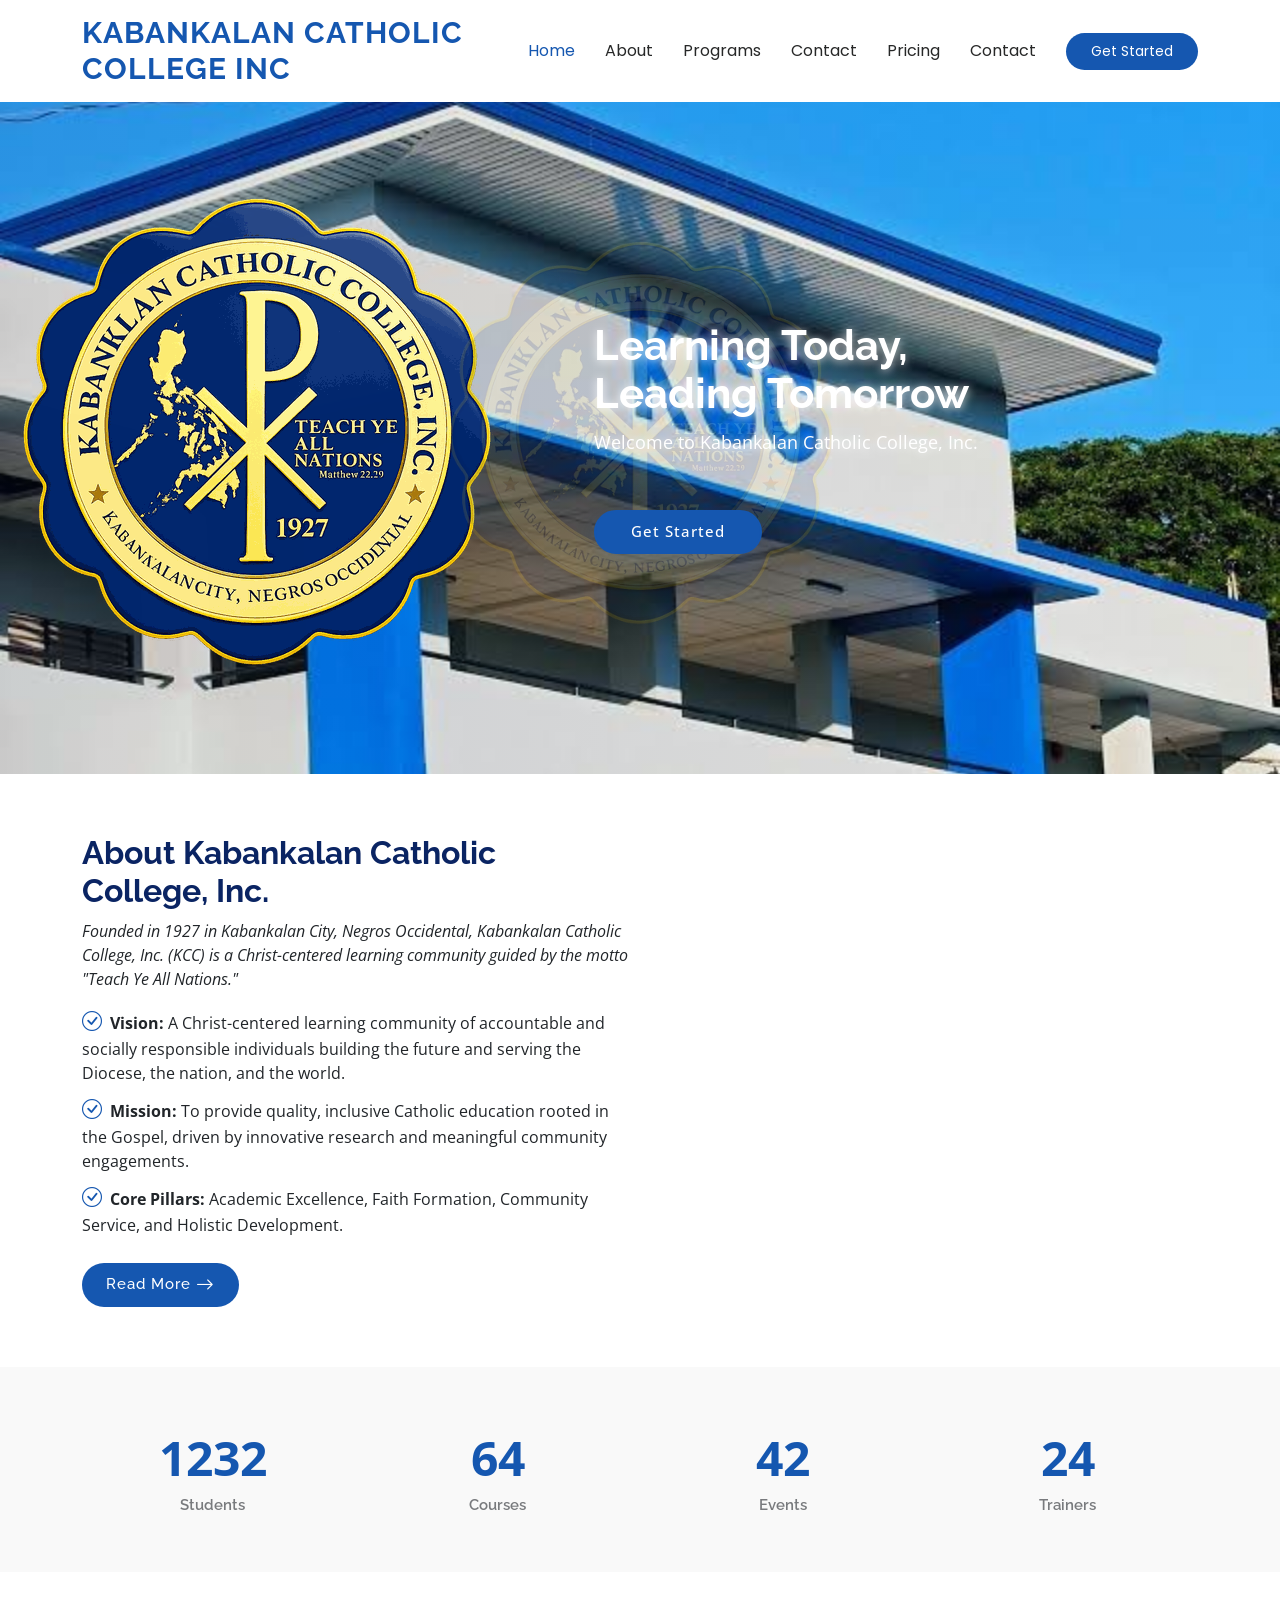
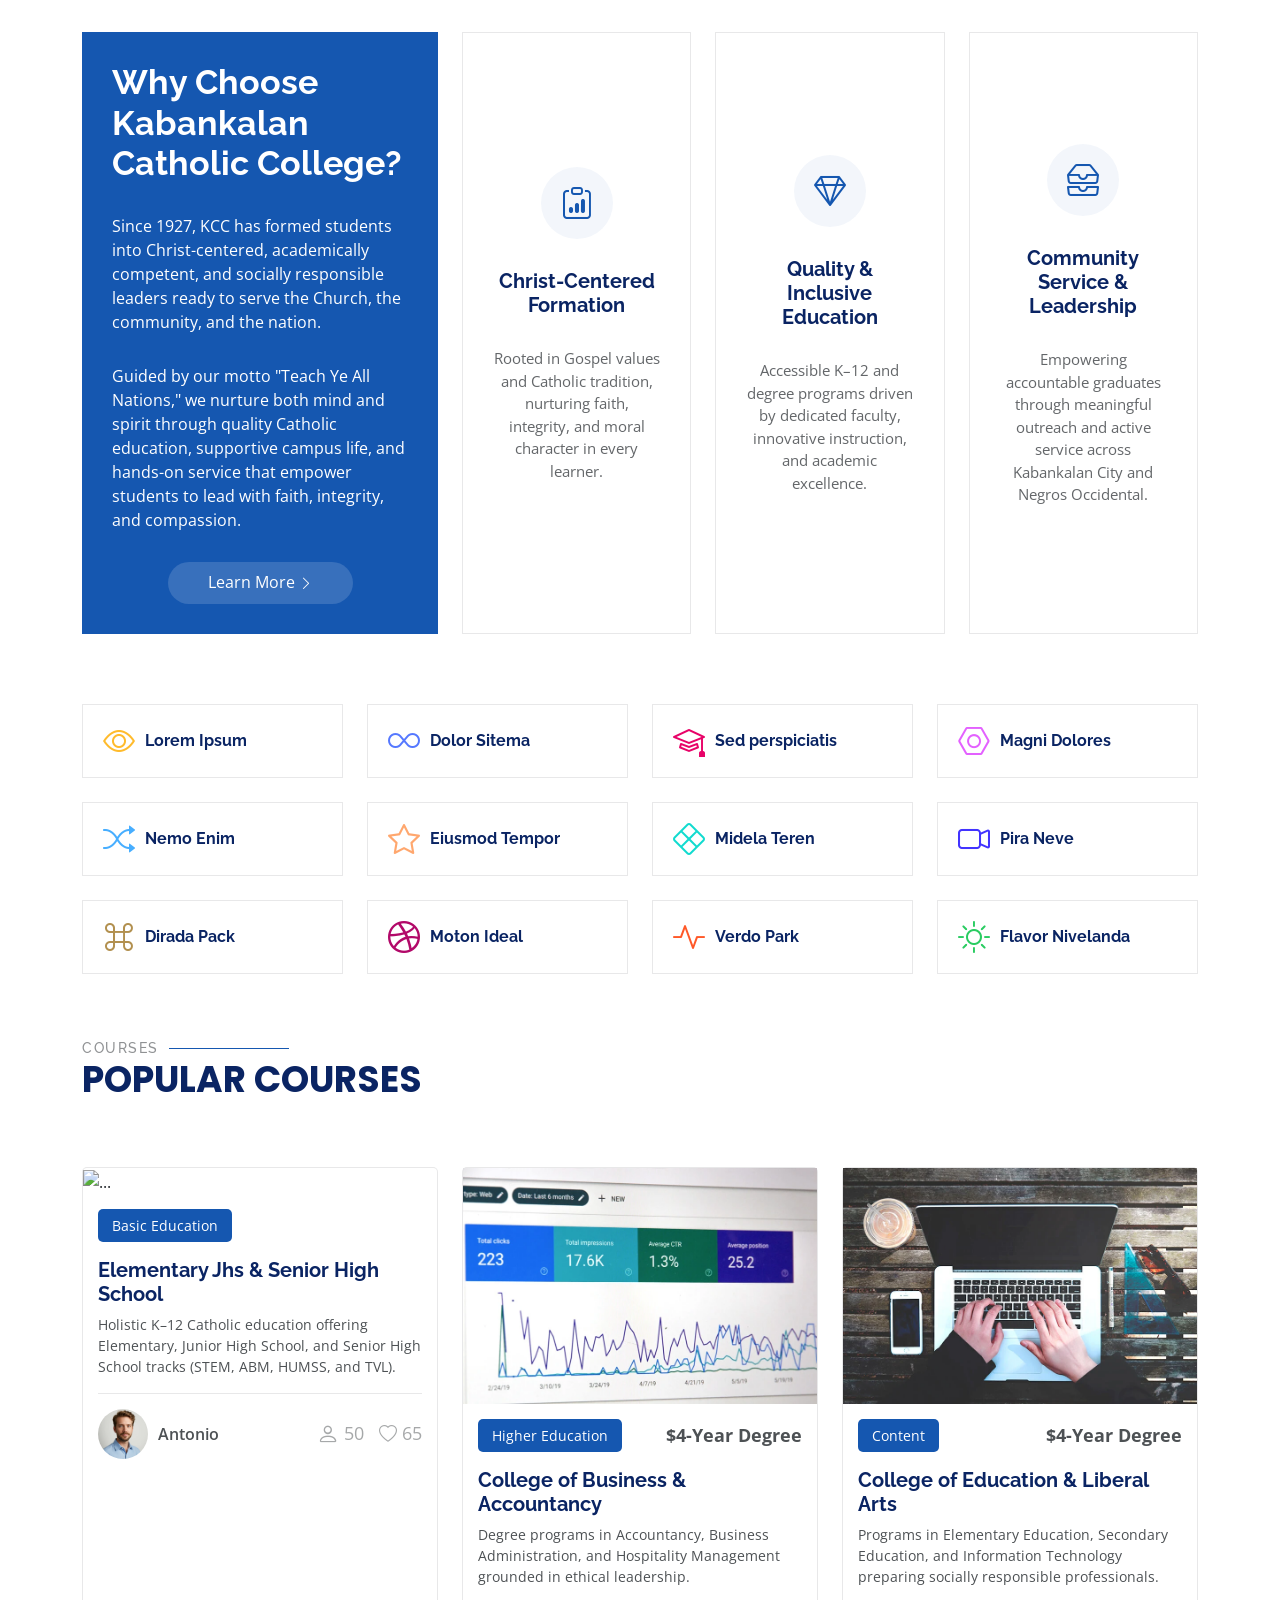
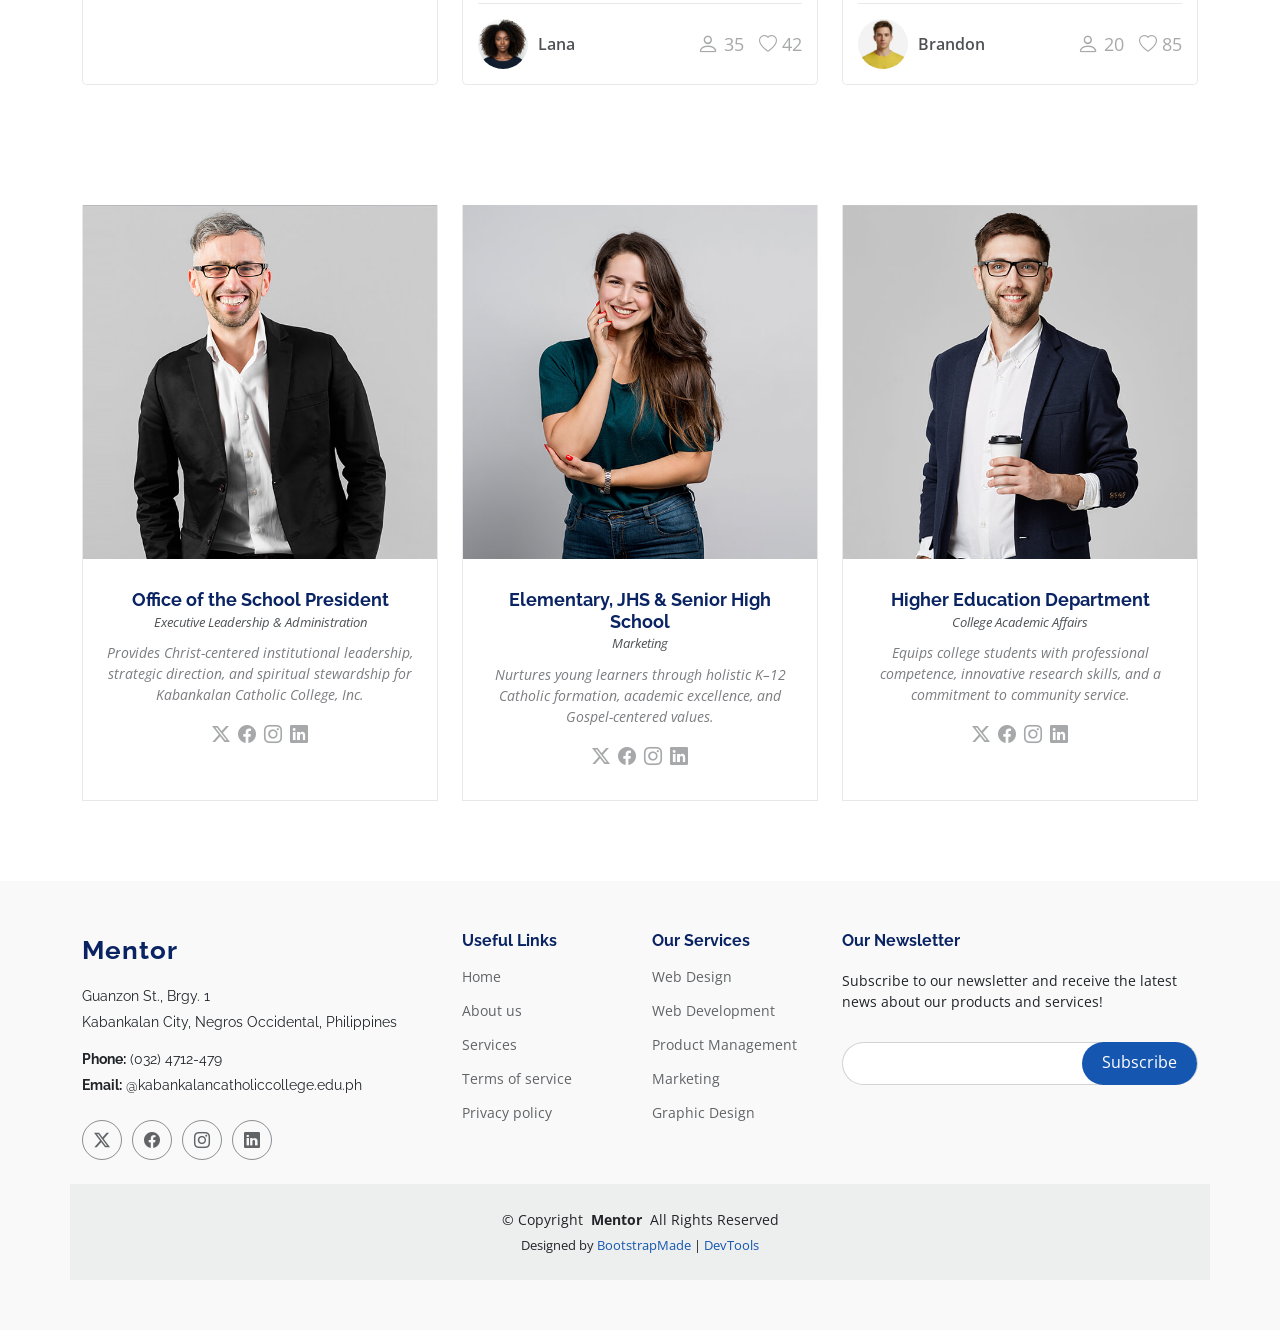
==== commit a14922c2: "Update hero section with KCC logo as large centered background" ====
--- a/index.html
+++ b/index.html
@@ -71,7 +71,7 @@
     <!-- Hero Section -->
     <section id="hero" class="hero section dark-background">
 
-      <img src="assets/img/hero-bg.jpg" data-aos="fade-in">
+      <img src="assets/img/kcc-logo.png" data-aos="fade-in">
 
       <div class="container">
         <h2 data-aos="fade-up" data-aos-delay="100">Learning Today,<br>Leading Tomorrow</h2>
--- a/assets/css/main.css
+++ b/assets/css/main.css
@@ -900,6 +900,20 @@
   color: var(--heading-color);
 }
 
+.hero::before {
+  content: "";
+  position: absolute;
+  top: 50%;
+  left: 50%;
+  width: clamp(220px, 34vw, 420px);
+  aspect-ratio: 1;
+  transform: translate(-50%, -50%);
+  background: url("../img/kcc-logo.png") center / contain no-repeat;
+  opacity: 0.13;
+  z-index: 1;
+  pointer-events: none;
+}
+
 .hero .container {
   position: relative;
   z-index: 2;
@@ -955,6 +969,11 @@
     background-position: center, 58% center;
   }
 
+  .hero::before {
+    width: min(68vw, 300px);
+    opacity: 0.11;
+  }
+
   .hero h2 {
     font-size: 32px;
   }
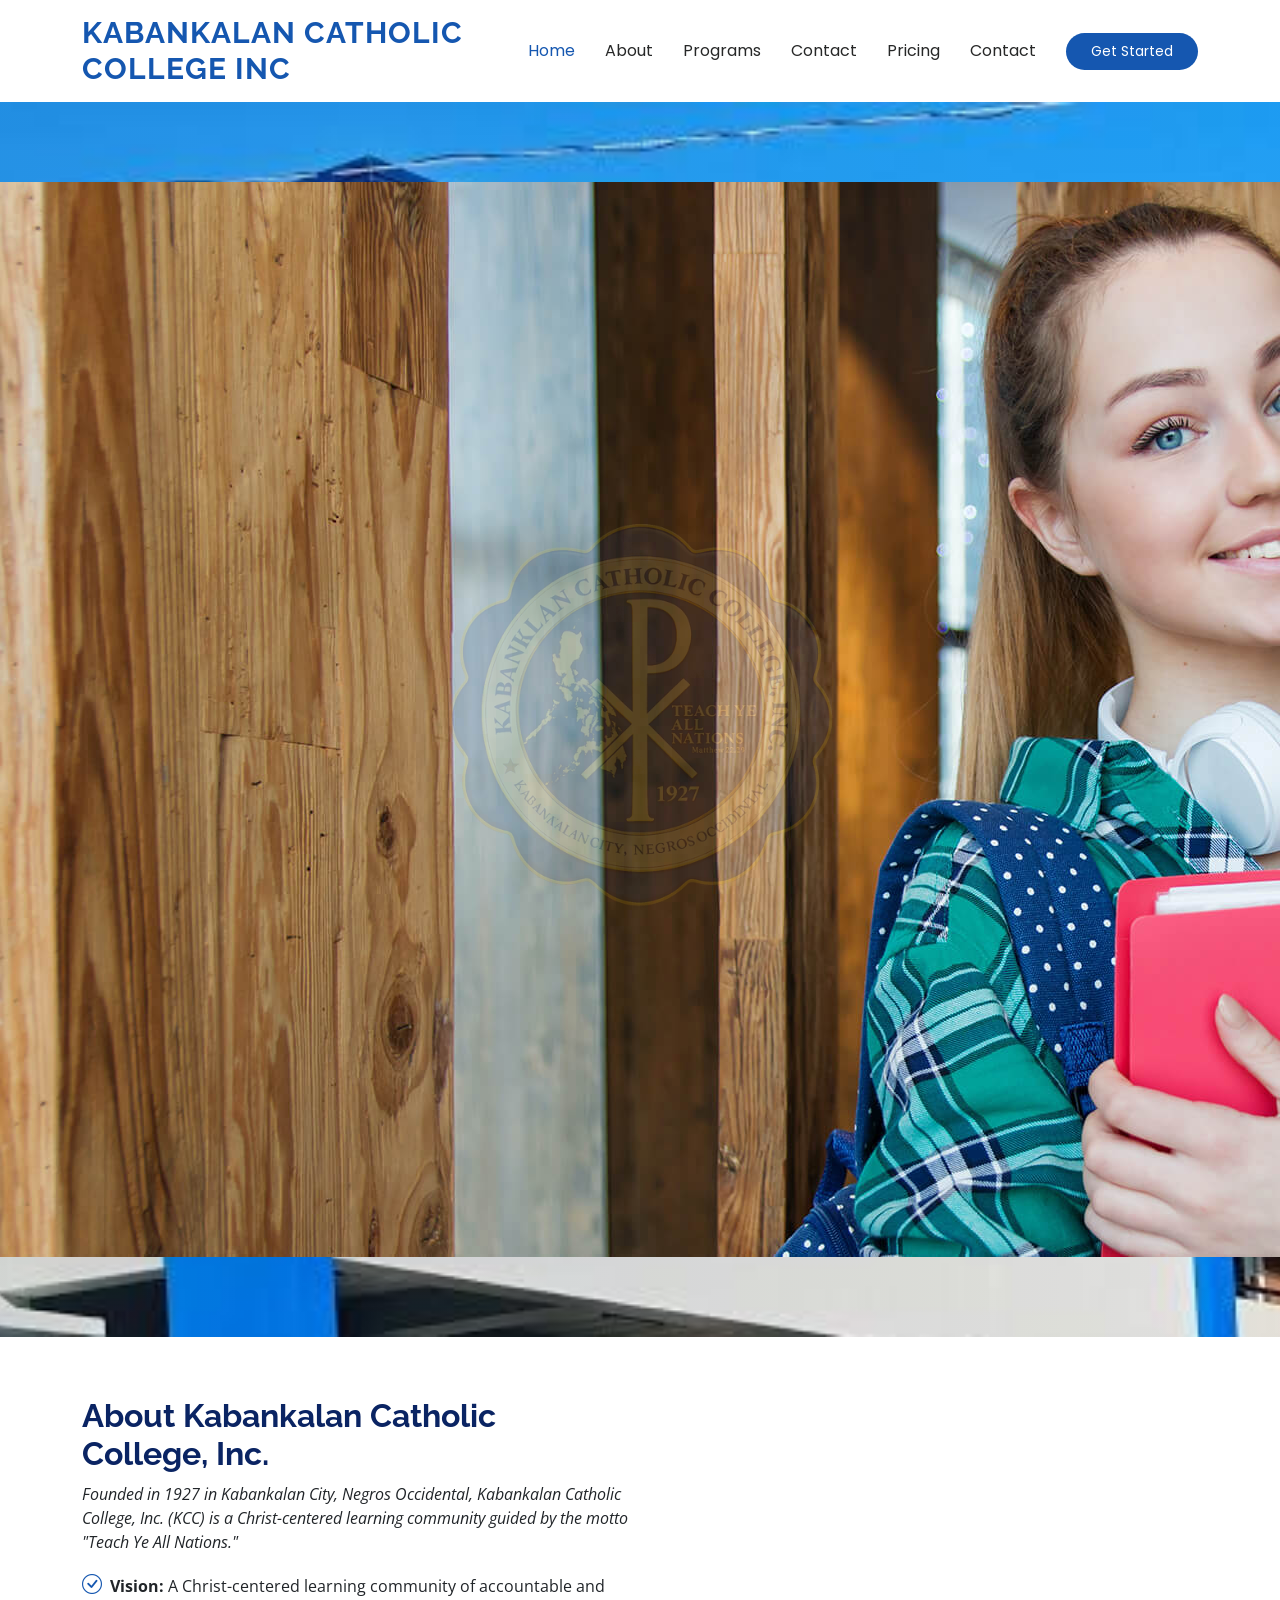
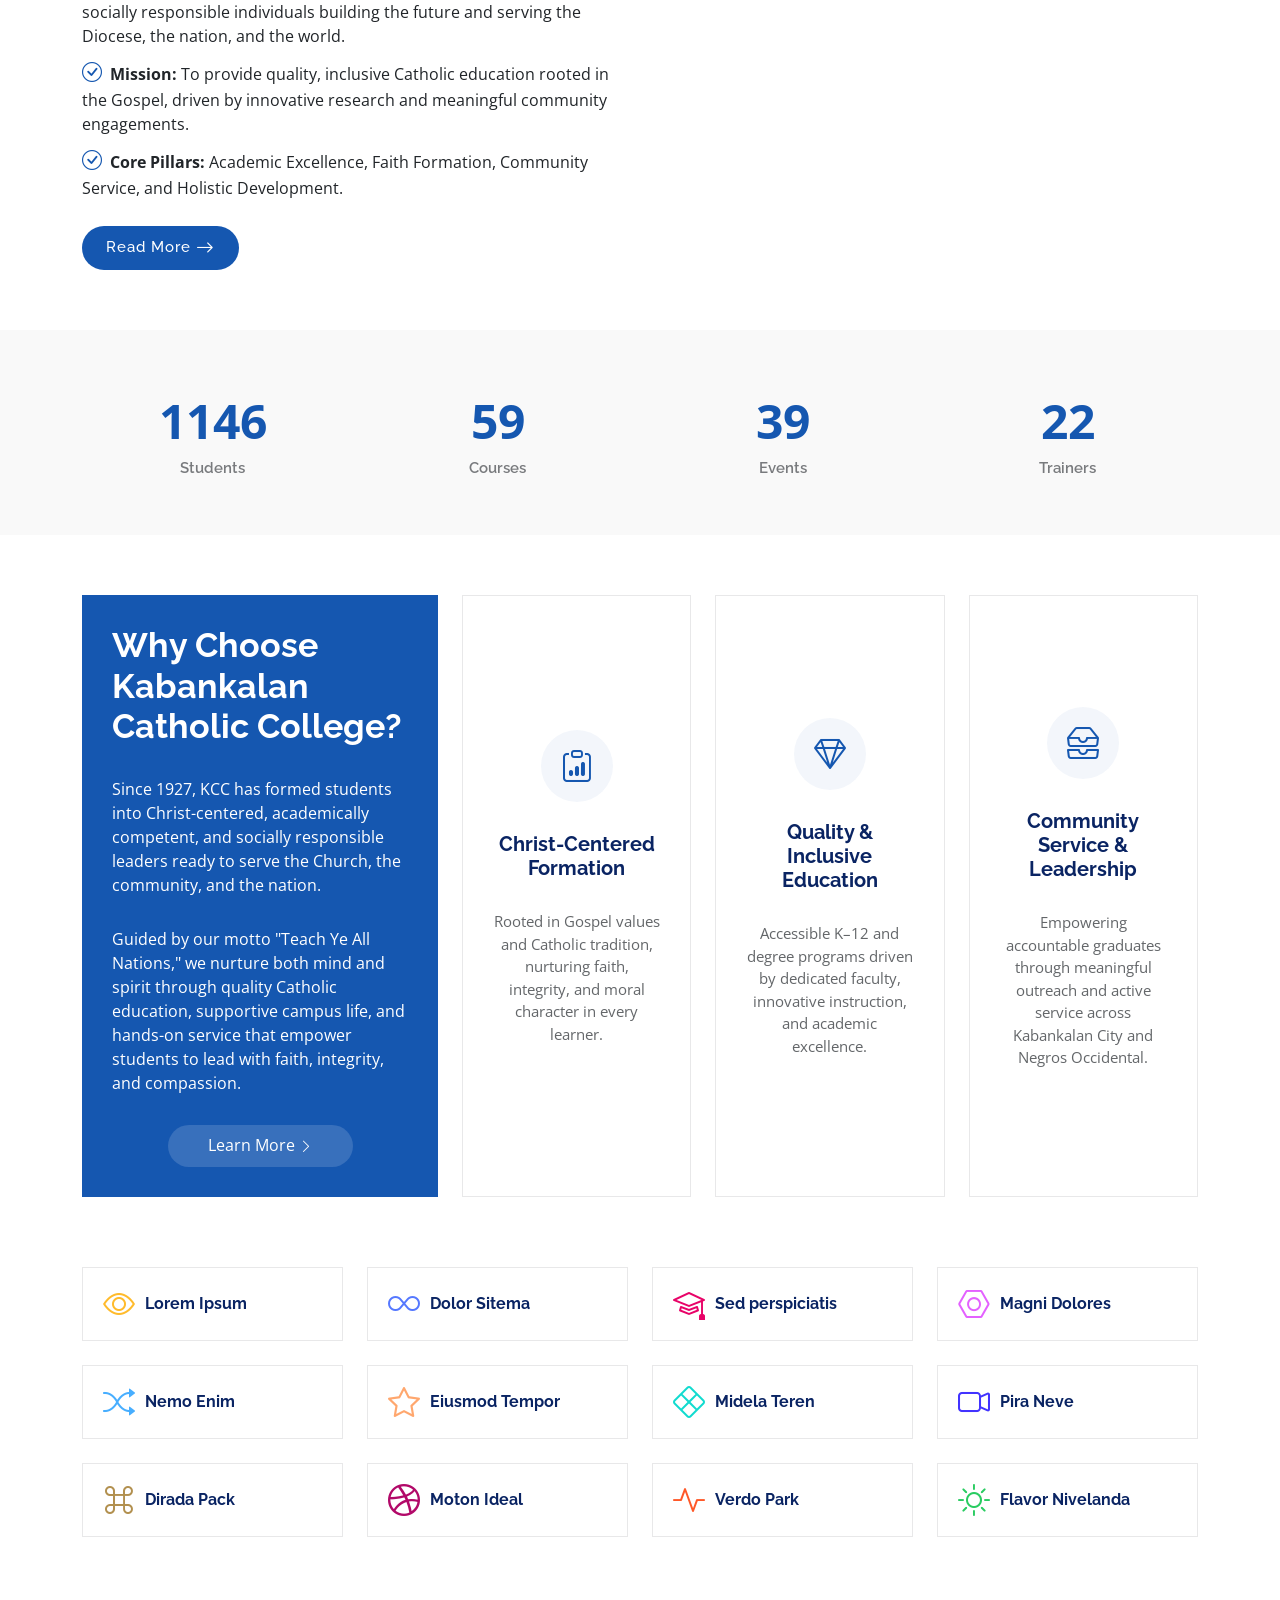
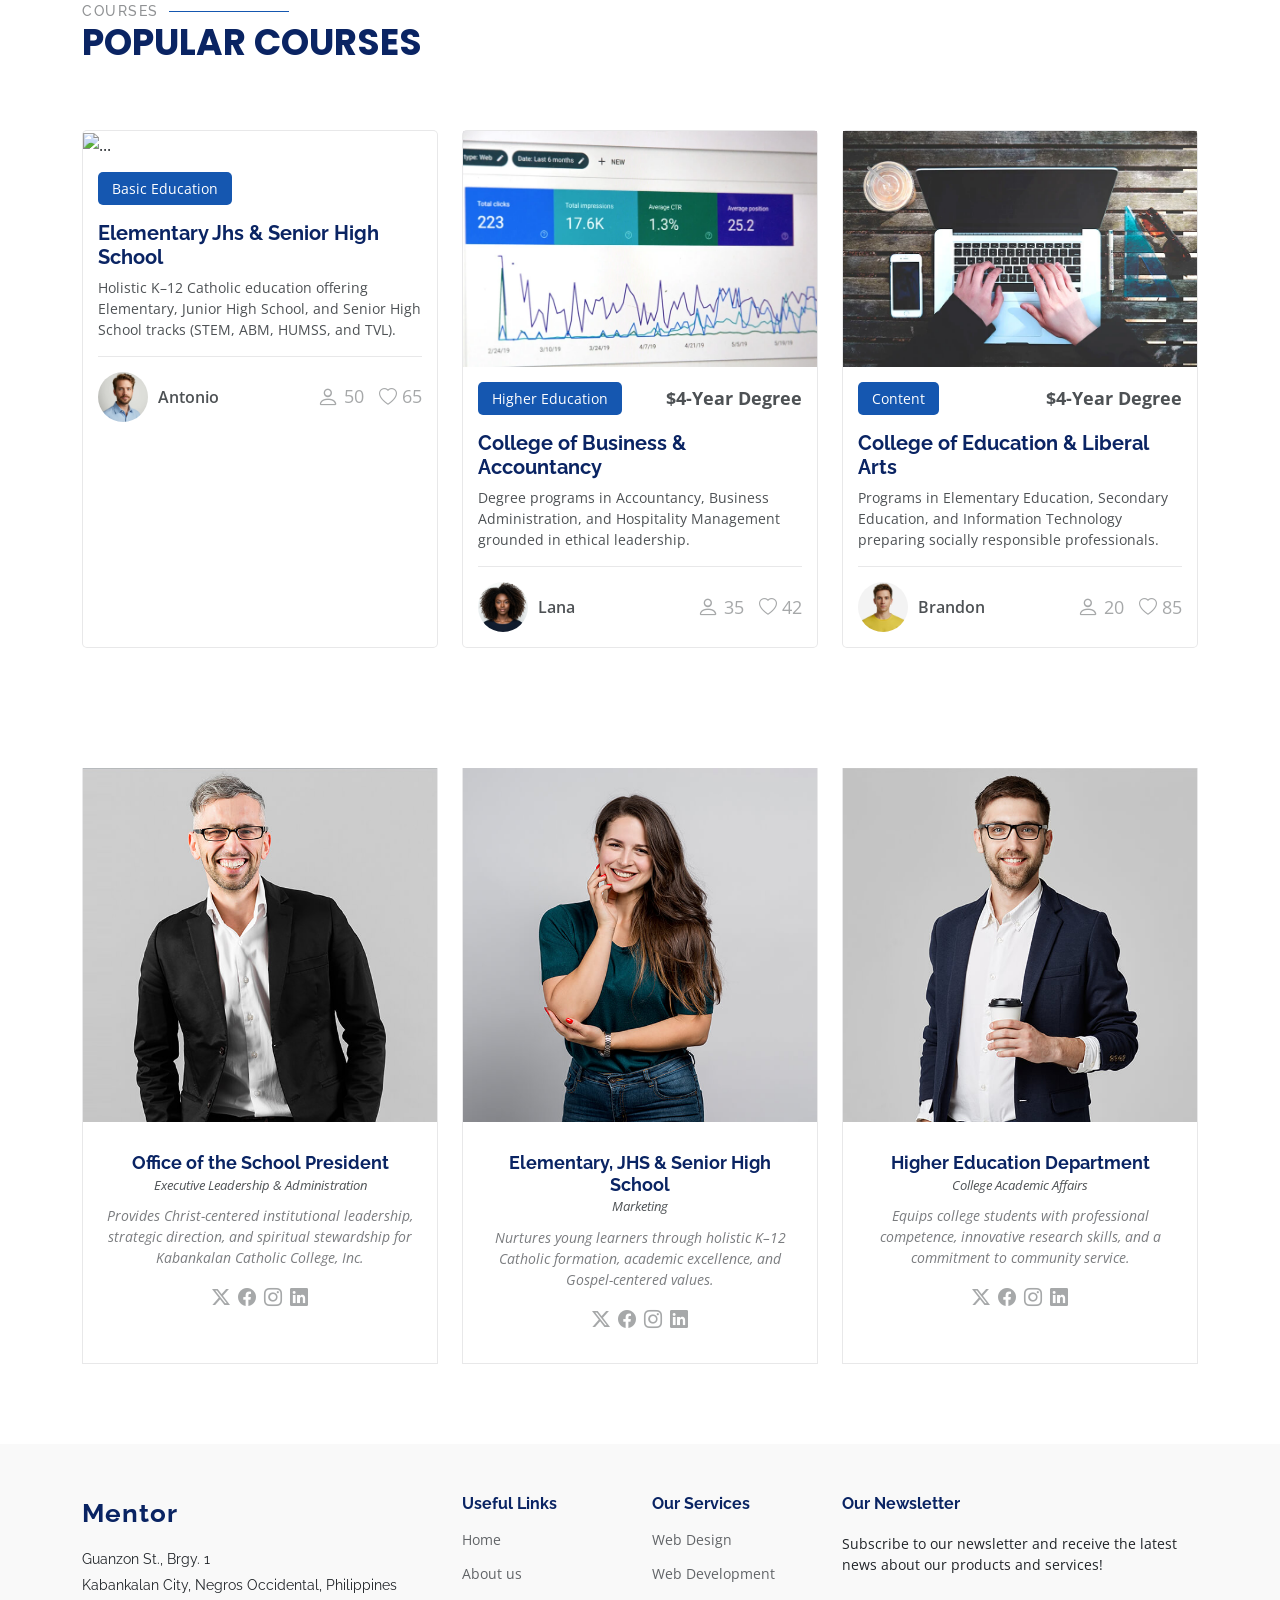
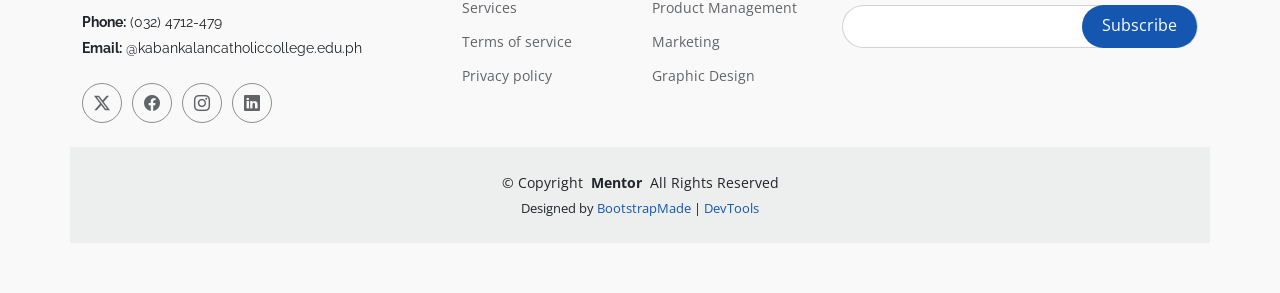
==== commit 18dd5762: "Update hero section with KCC logo as large centered background" ====
--- a/index.html
+++ b/index.html
@@ -71,7 +71,7 @@
     <!-- Hero Section -->
     <section id="hero" class="hero section dark-background">
 
-      <img src="assets/img/kcc-logo.png" data-aos="fade-in">
+      <img src="assets/img/hero-bg.jpg" data-aos="fade-in">
 
       <div class="container">
         <h2 data-aos="fade-up" data-aos-delay="100">Learning Today,<br>Leading Tomorrow</h2>
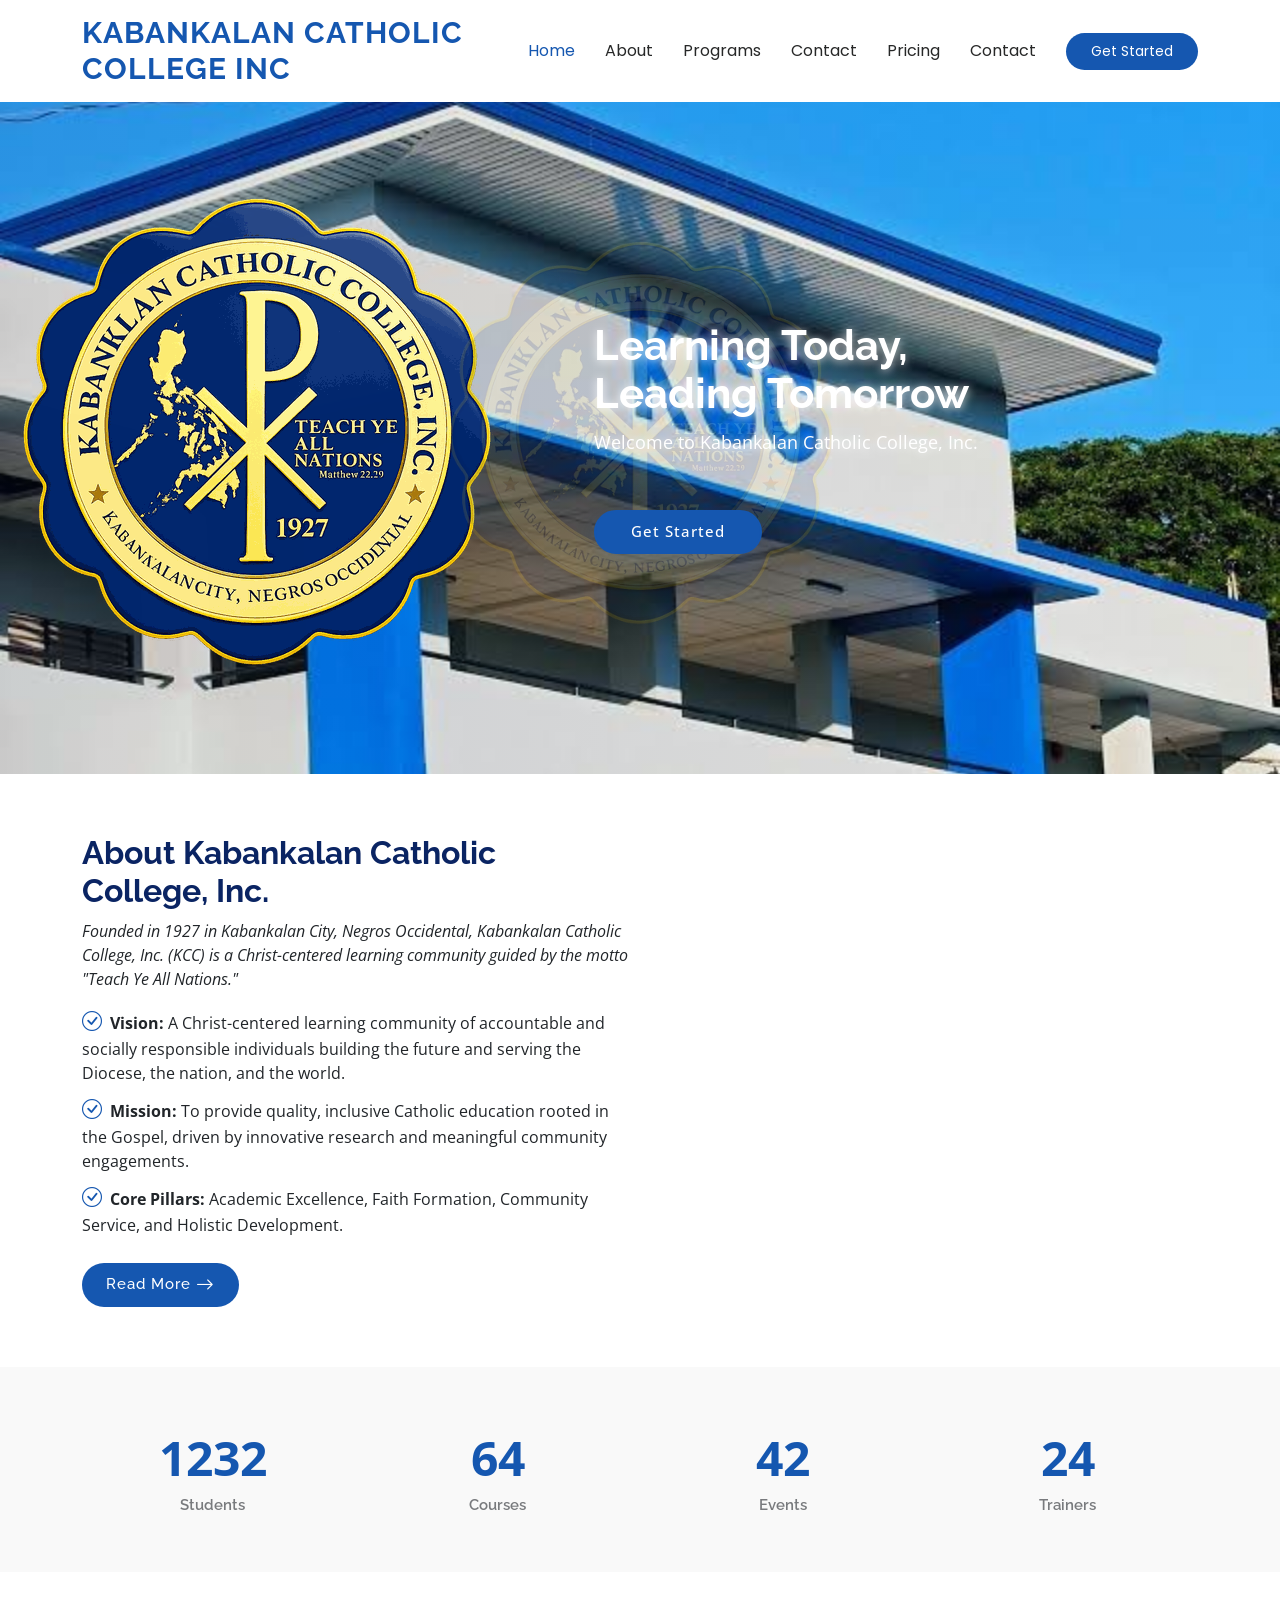
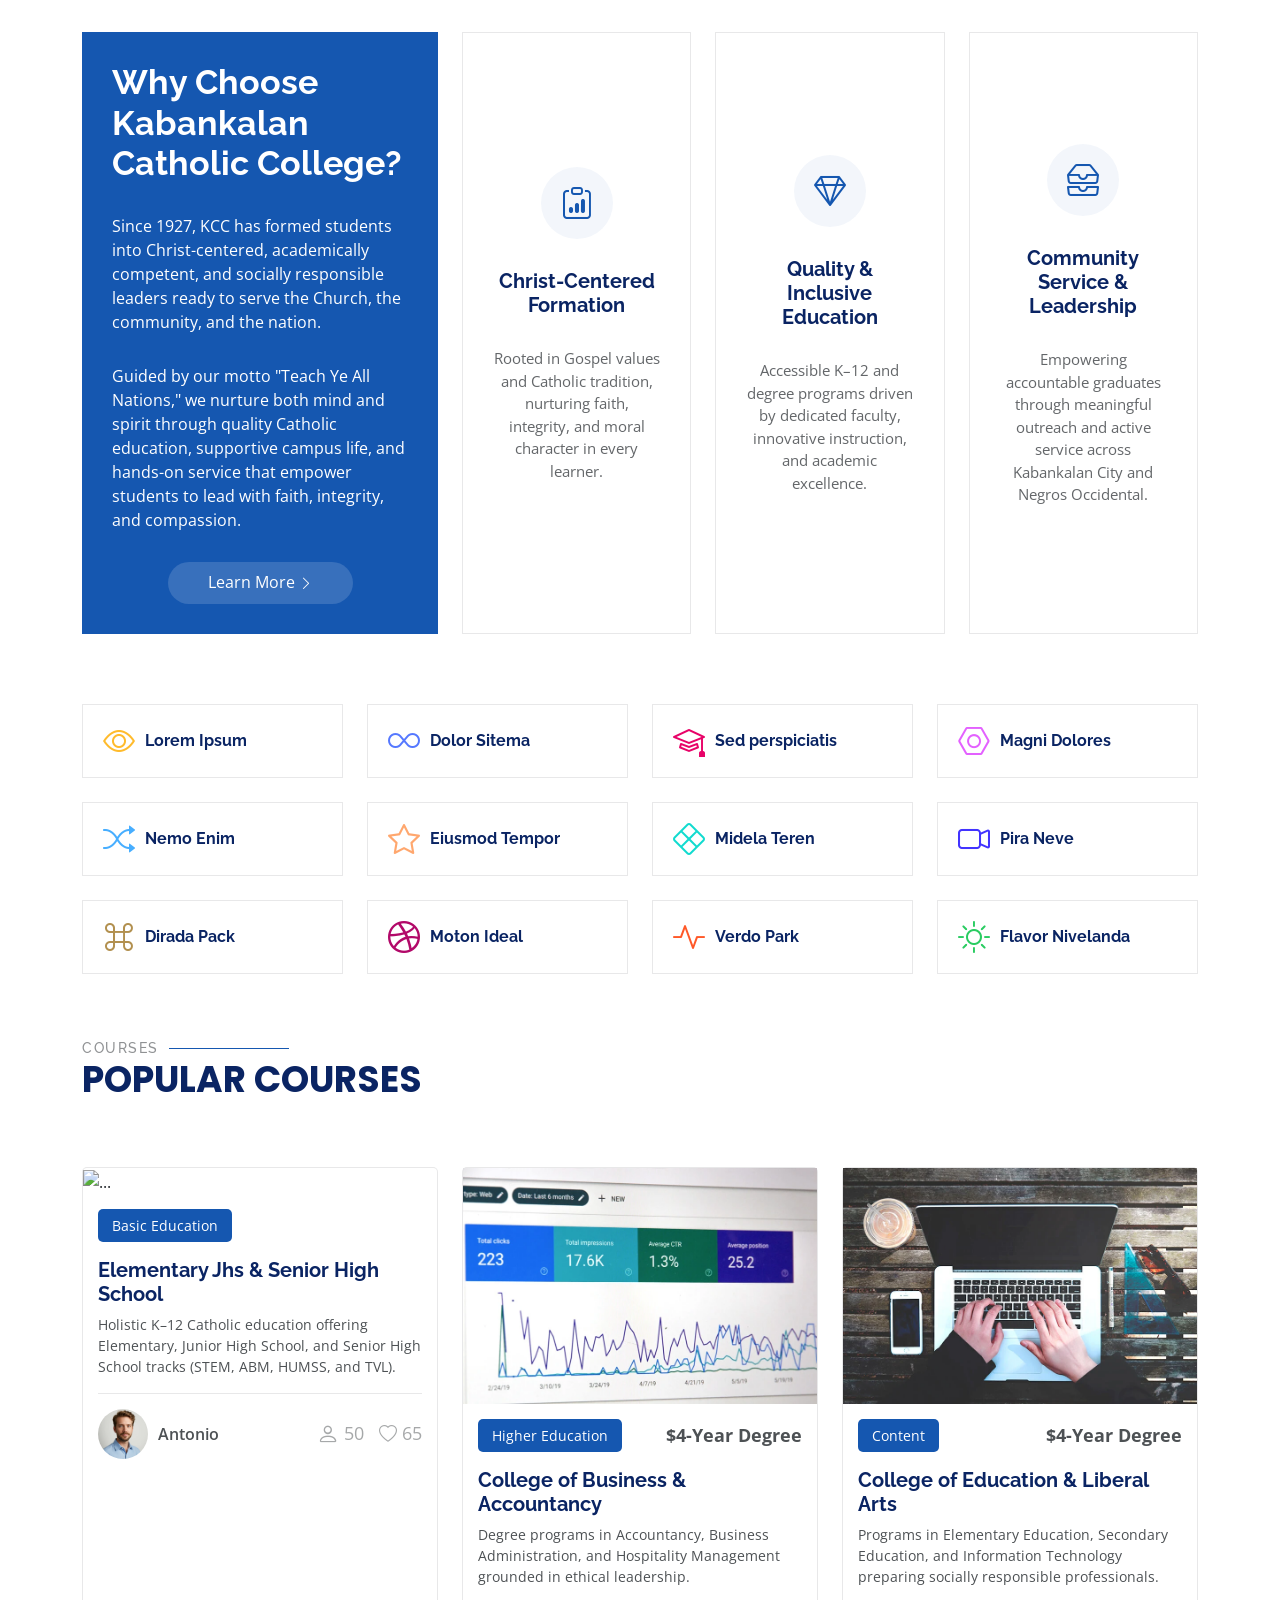
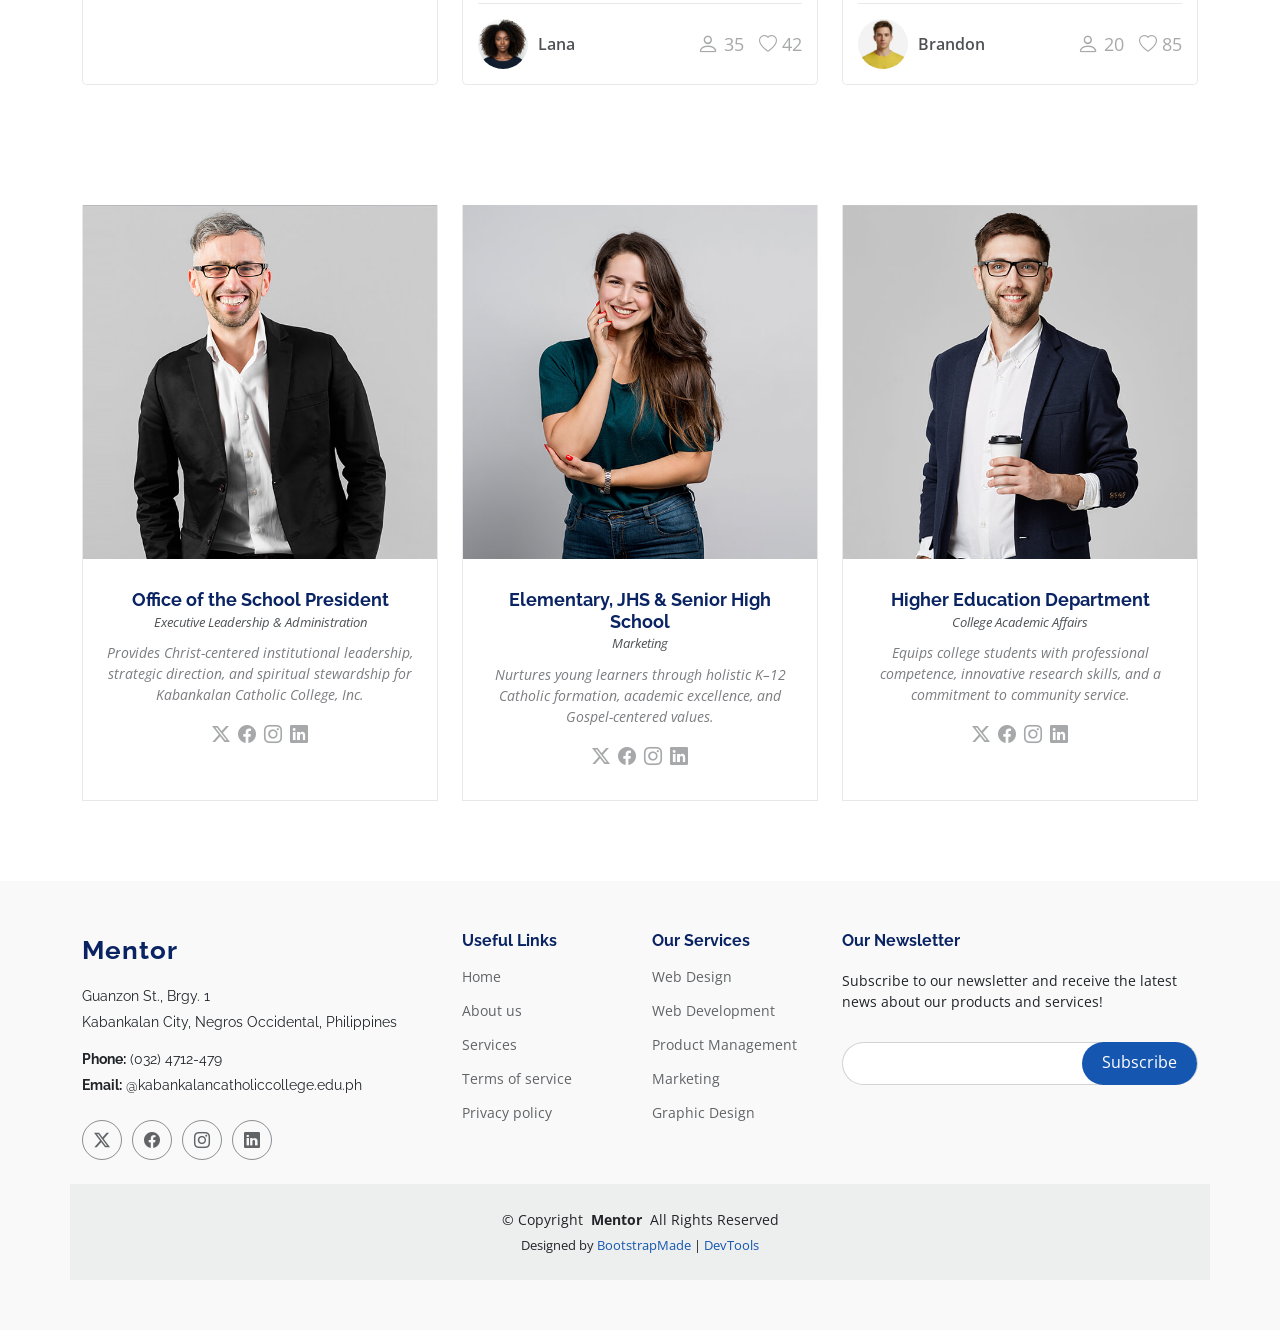
==== commit 5c2f39d7: "Update hero section with KCC logo as large centered background" ====
--- a/index.html
+++ b/index.html
@@ -71,7 +71,7 @@
     <!-- Hero Section -->
     <section id="hero" class="hero section dark-background">
 
-      <img src="assets/img/hero-bg.jpg" data-aos="fade-in">
+      <img src="assets/img/kcc-logo.png" data-aos="fade-in">
 
       <div class="container">
         <h2 data-aos="fade-up" data-aos-delay="100">Learning Today,<br>Leading Tomorrow</h2>
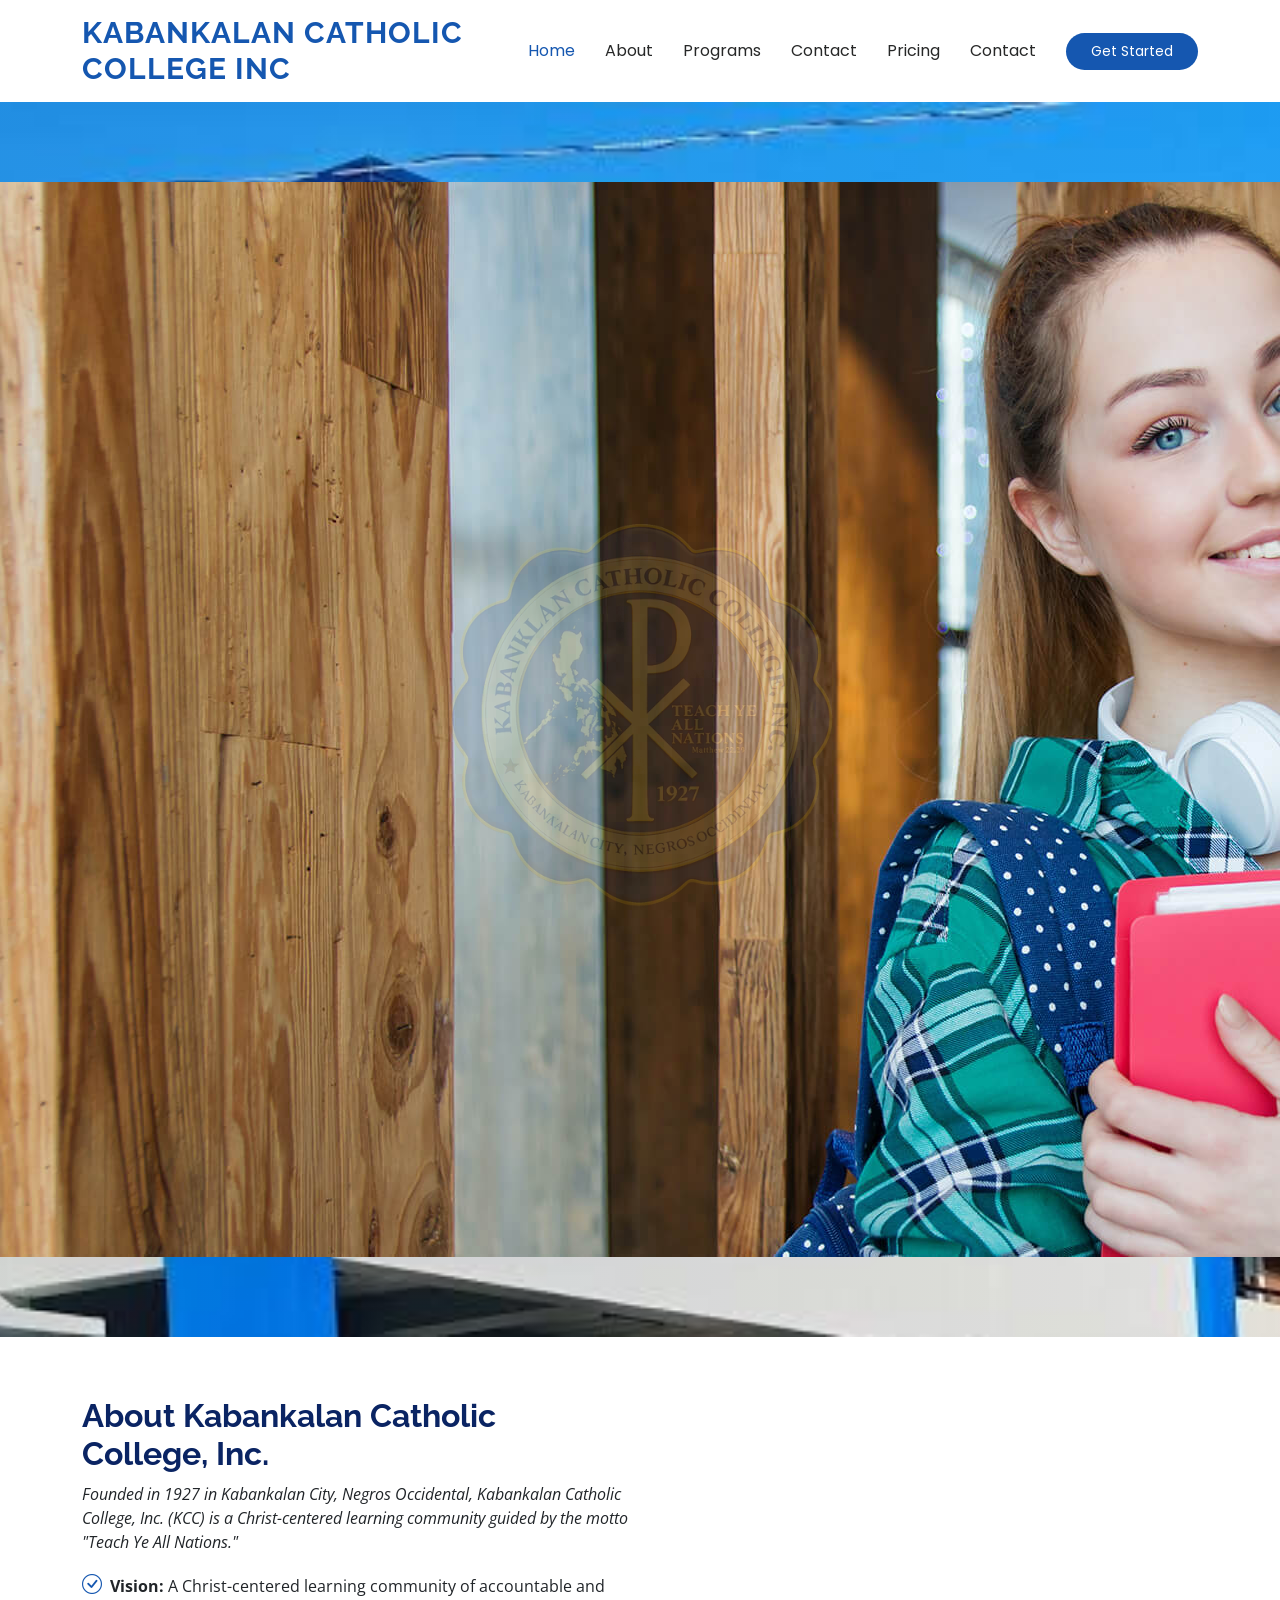
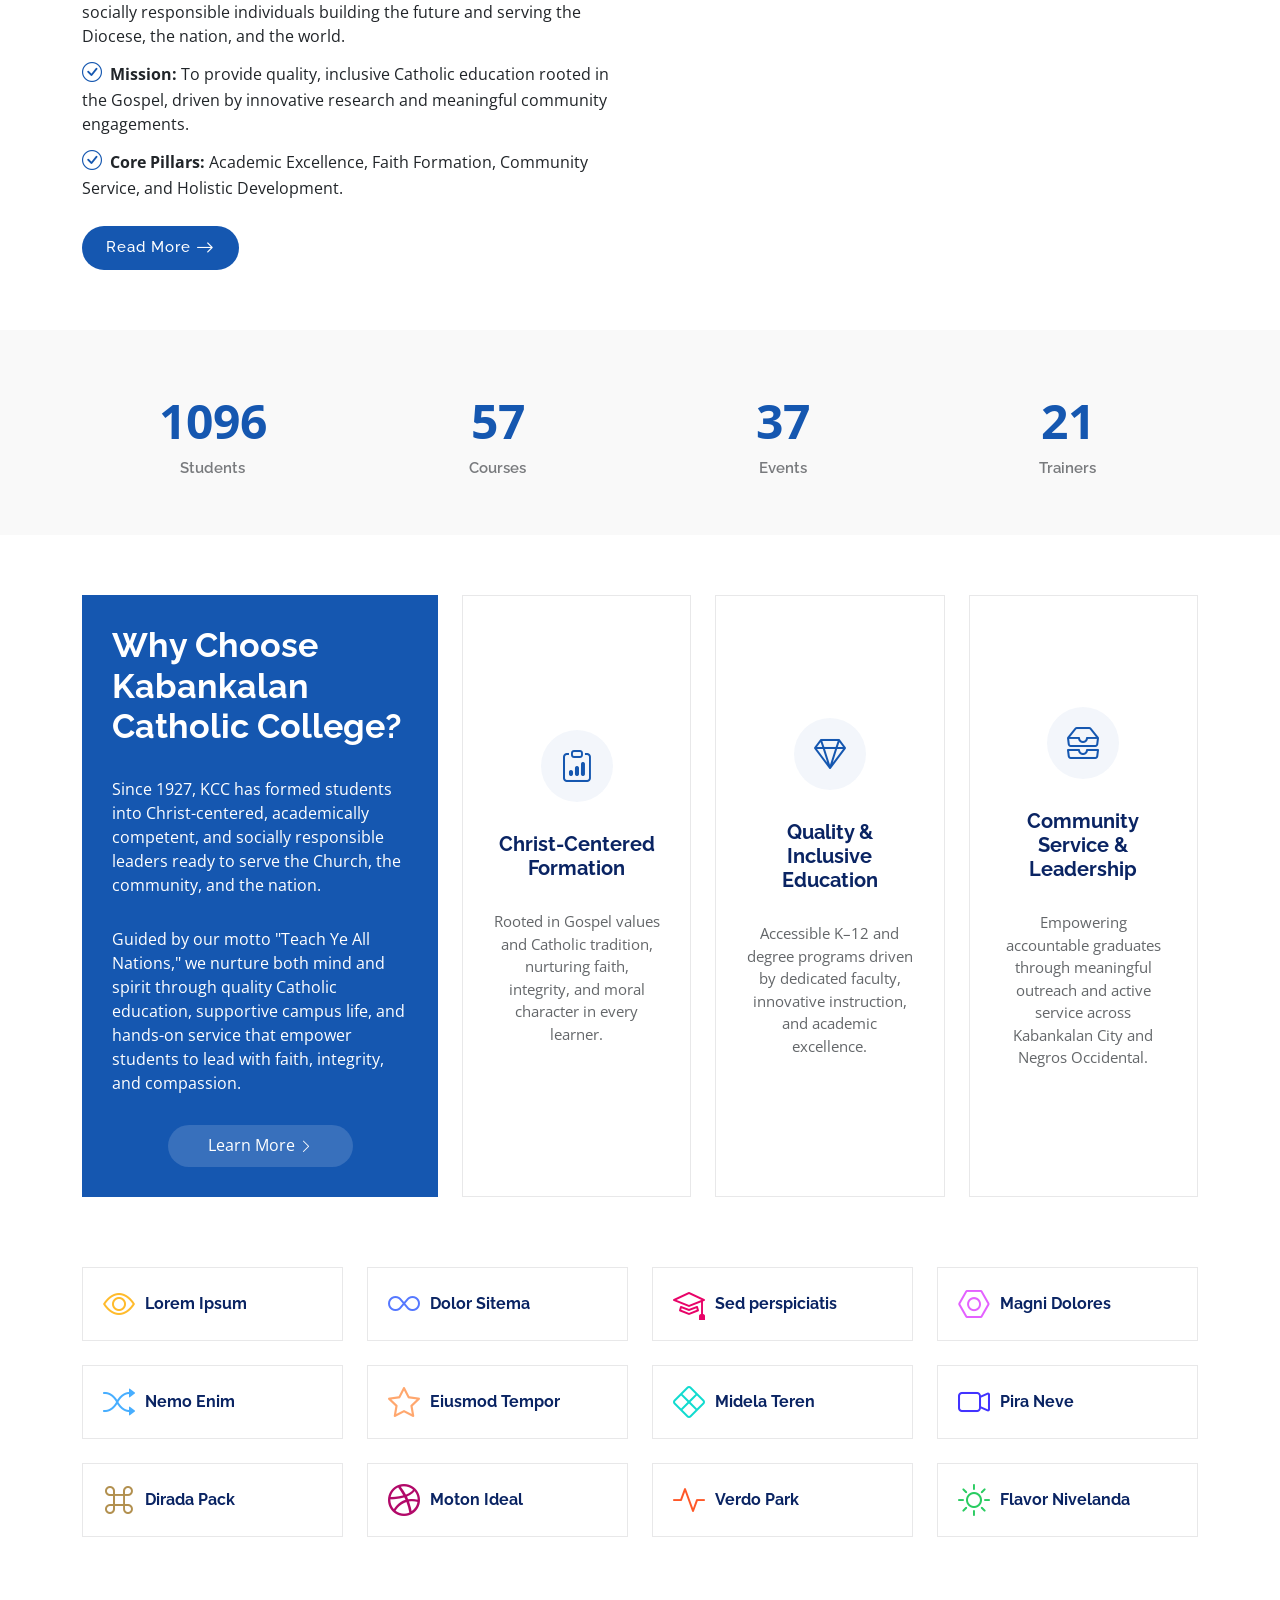
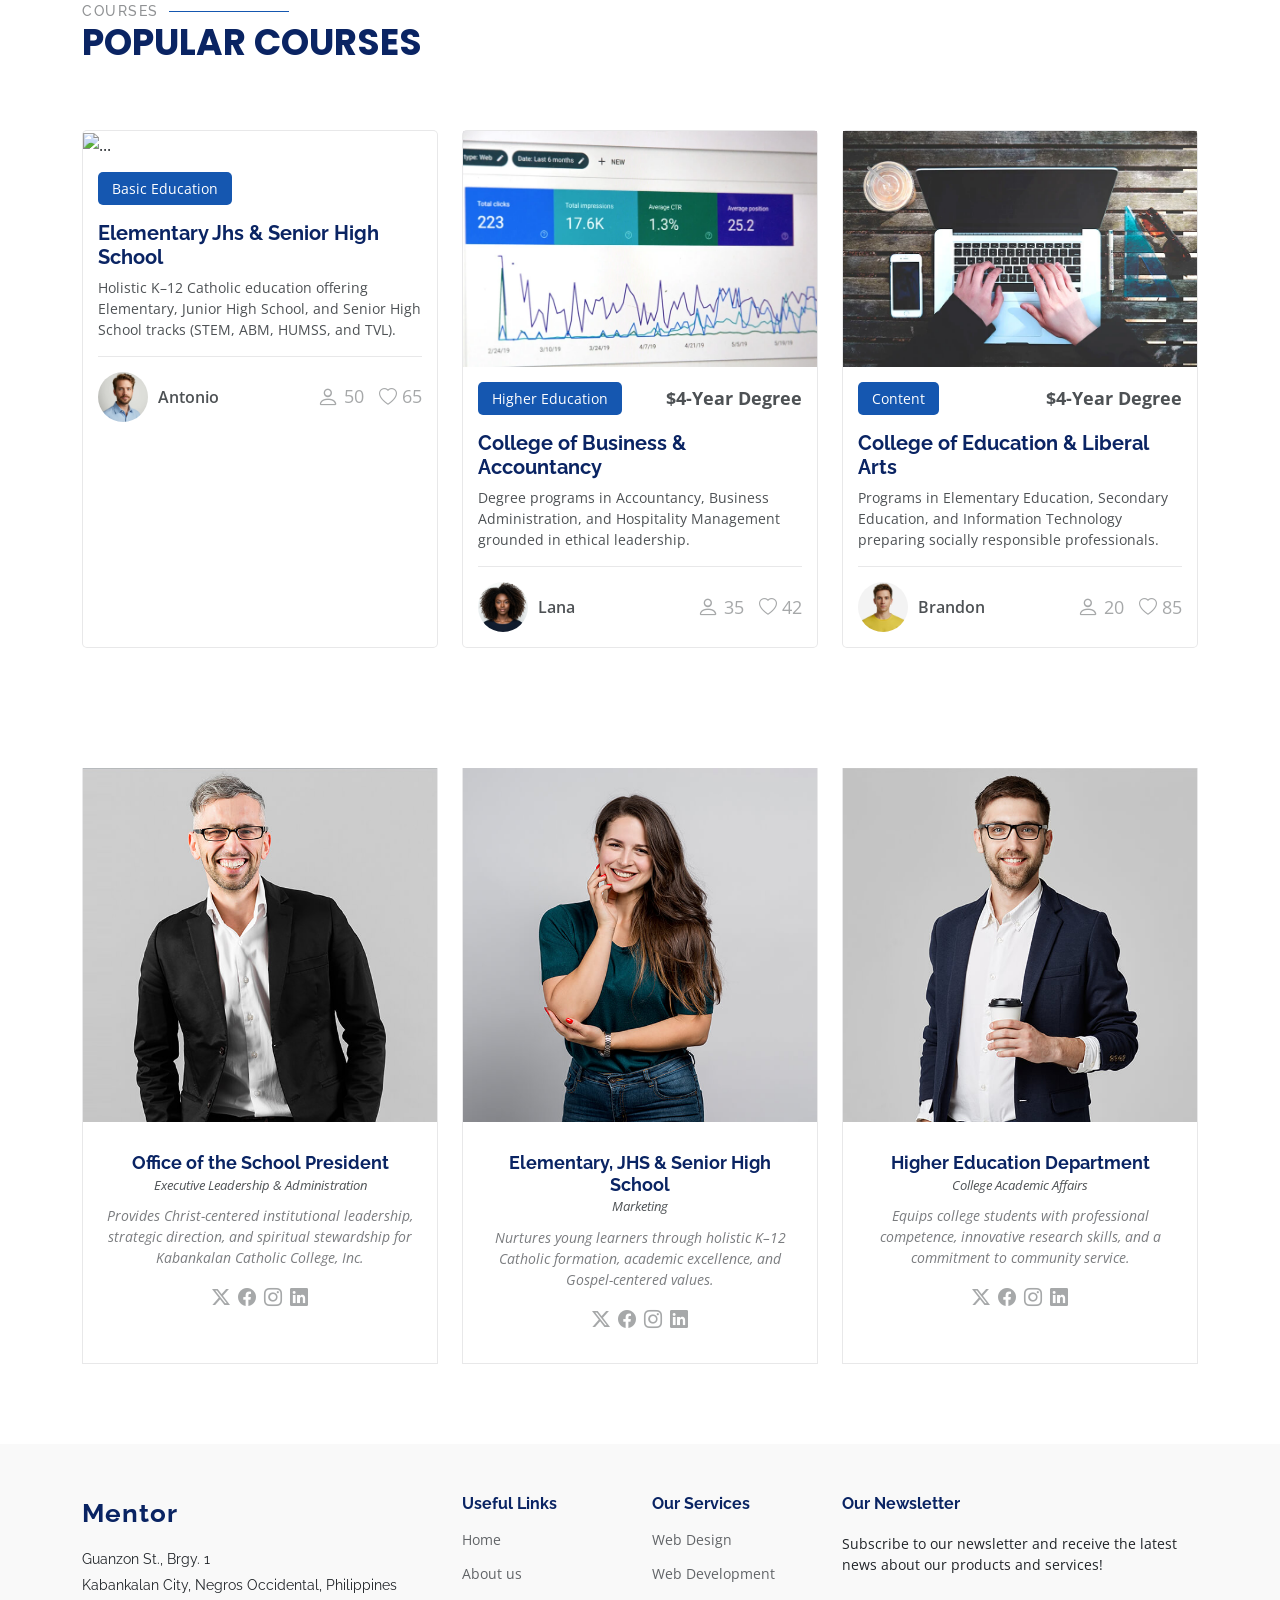
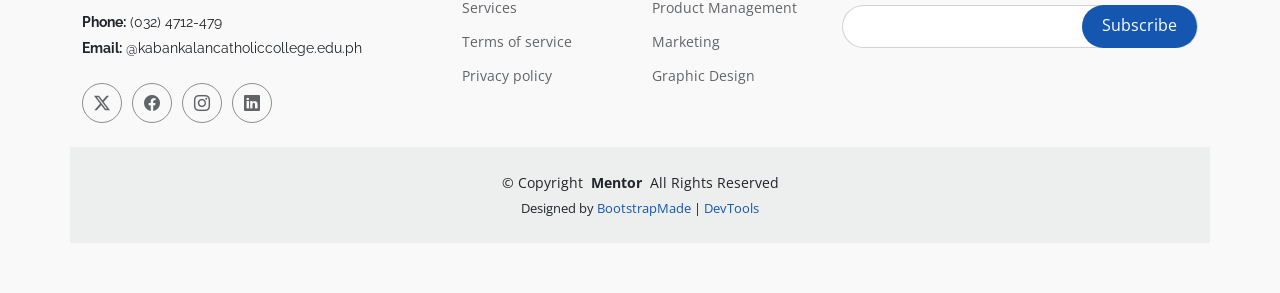
==== commit e5b17a71: "Add KCC logo as large centered hero background" ====
--- a/index.html
+++ b/index.html
@@ -71,7 +71,7 @@
     <!-- Hero Section -->
     <section id="hero" class="hero section dark-background">
 
-      <img src="assets/img/kcc-logo.png" data-aos="fade-in">
+      <img src="assets/img/hero-bg.jpg" data-aos="fade-in">
 
       <div class="container">
         <h2 data-aos="fade-up" data-aos-delay="100">Learning Today,<br>Leading Tomorrow</h2>
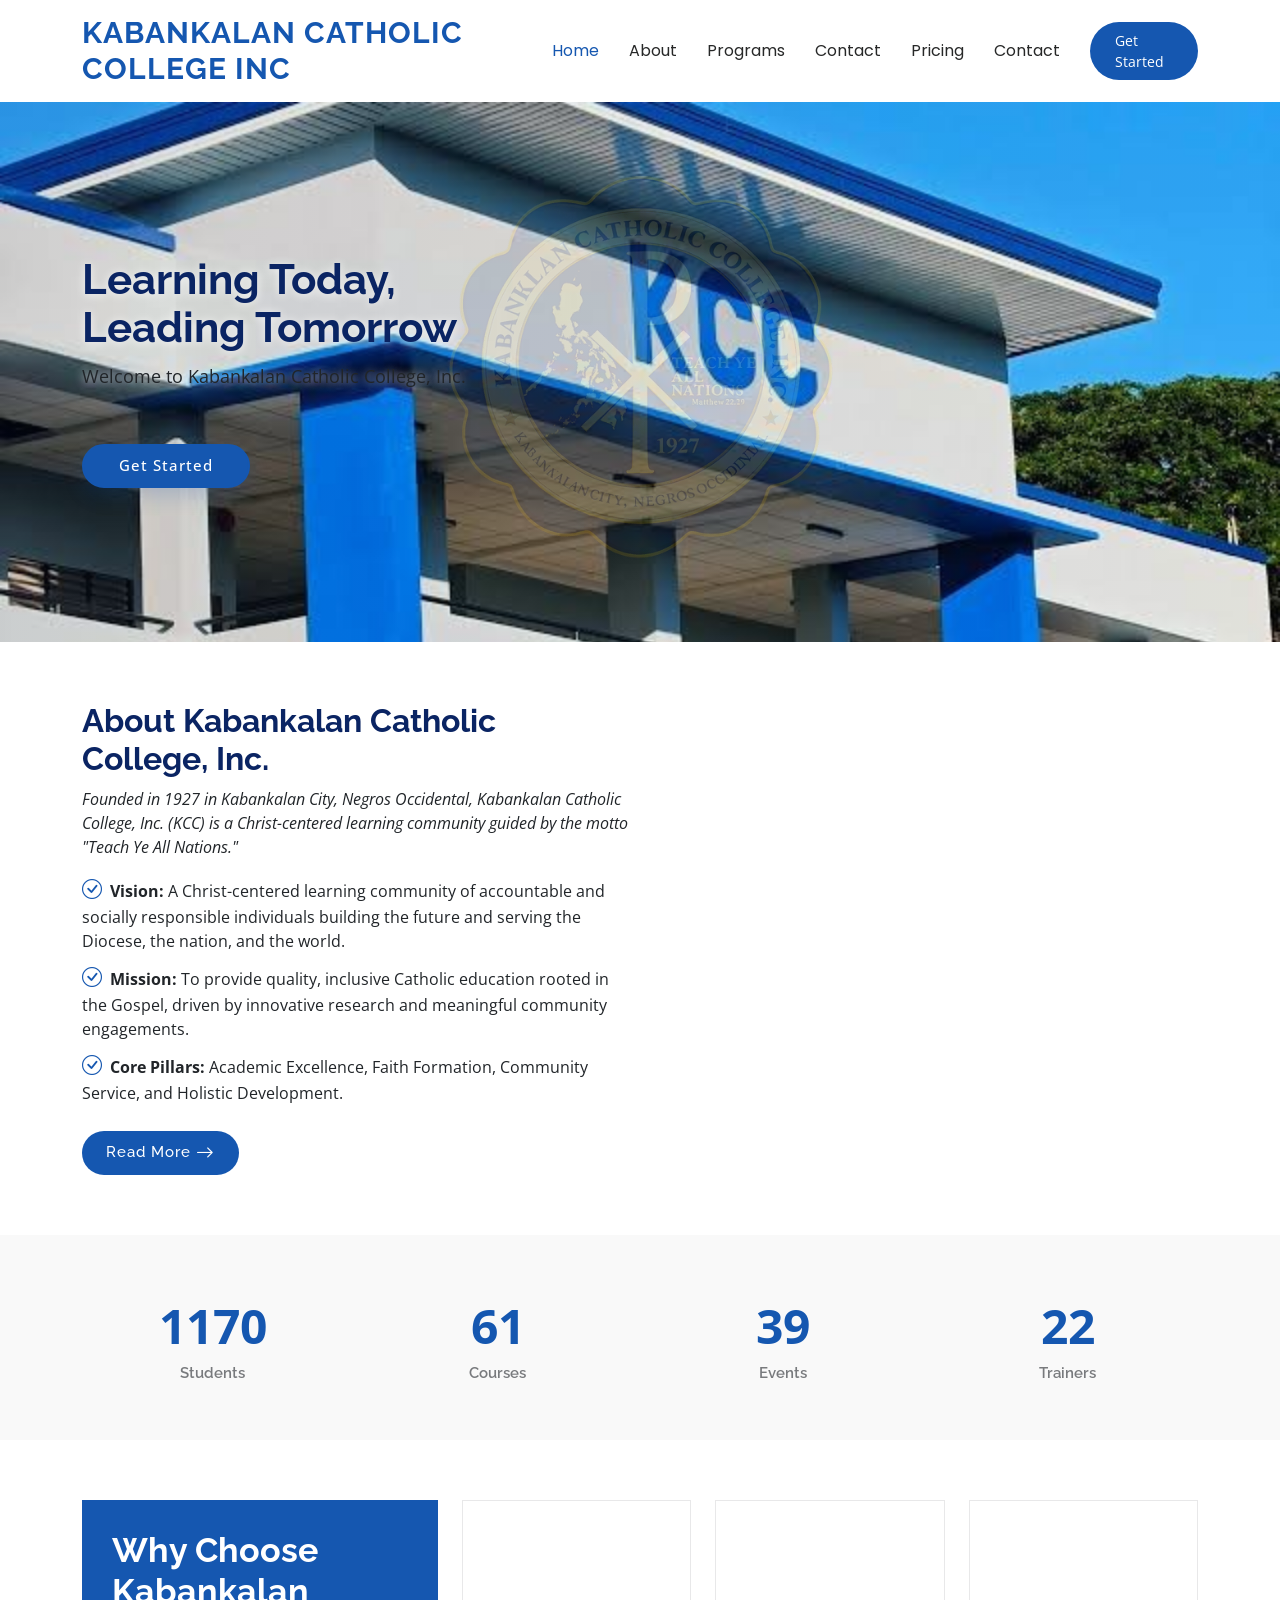
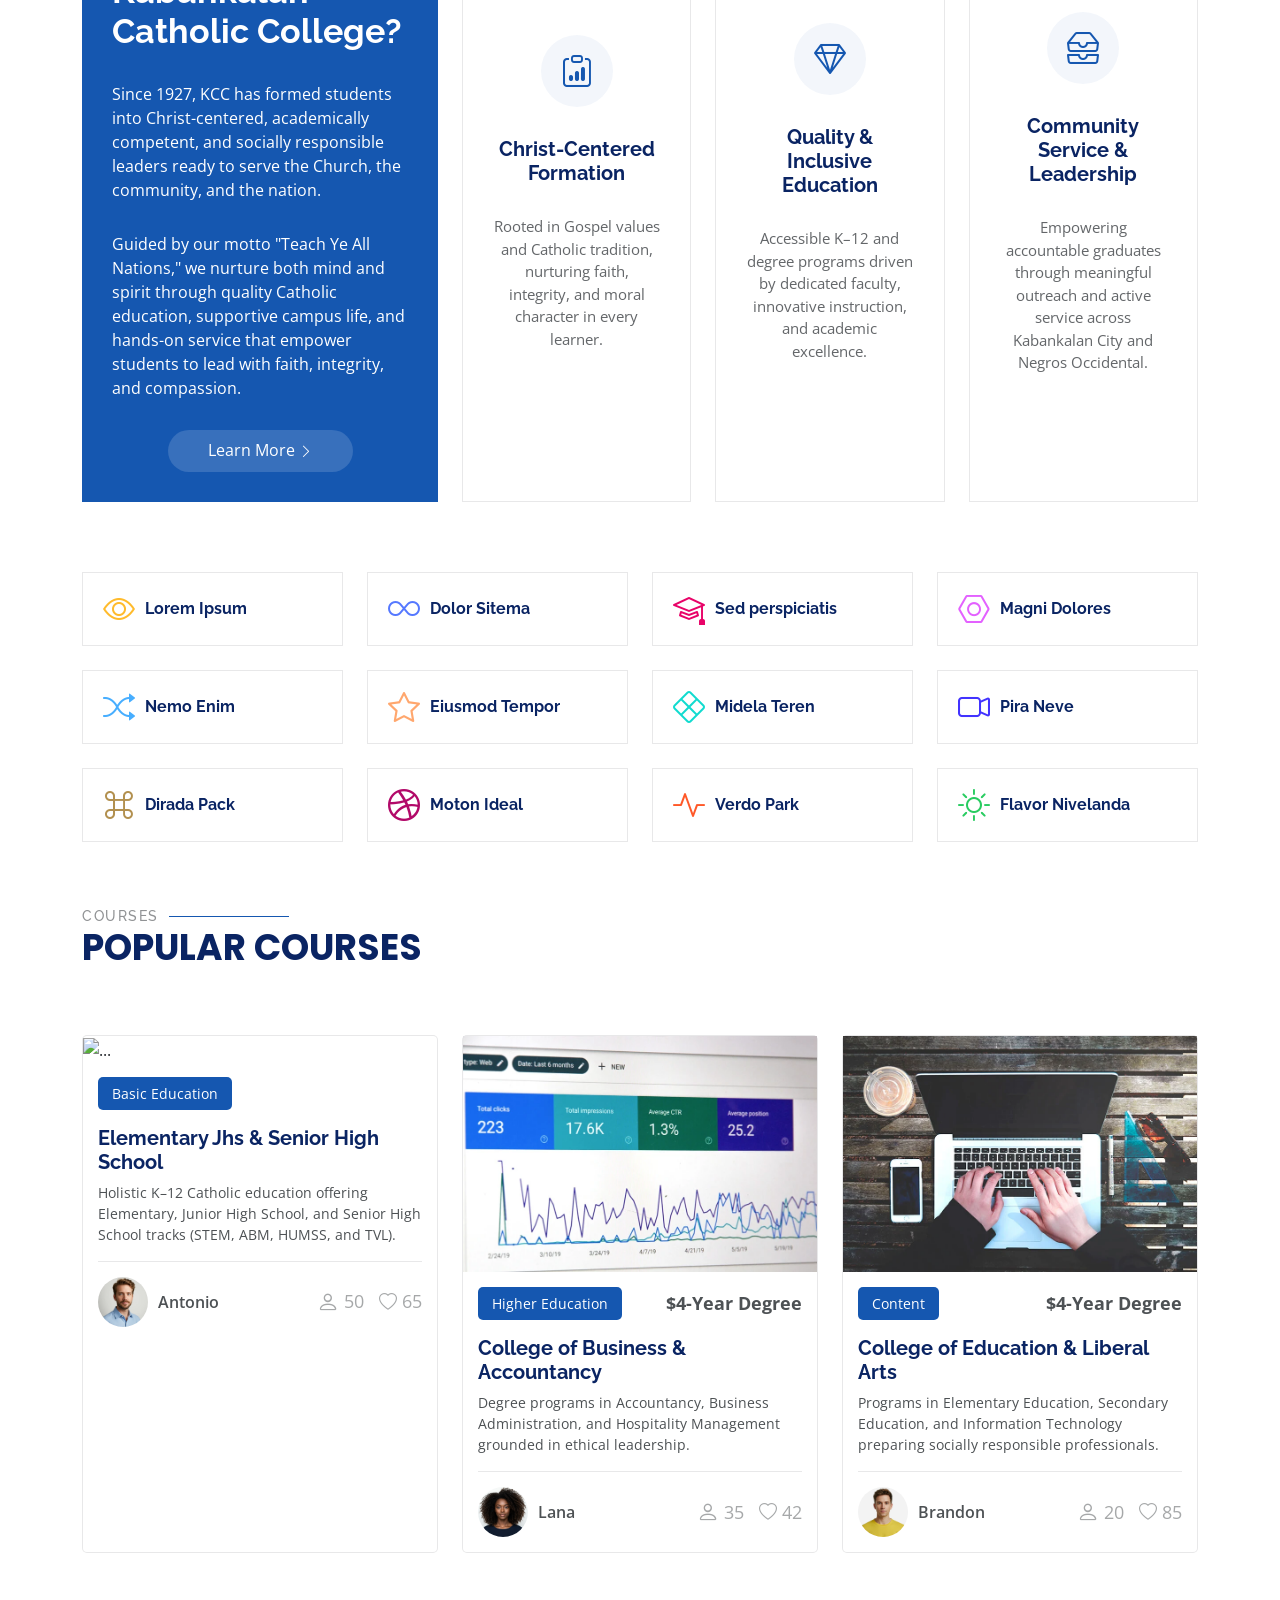
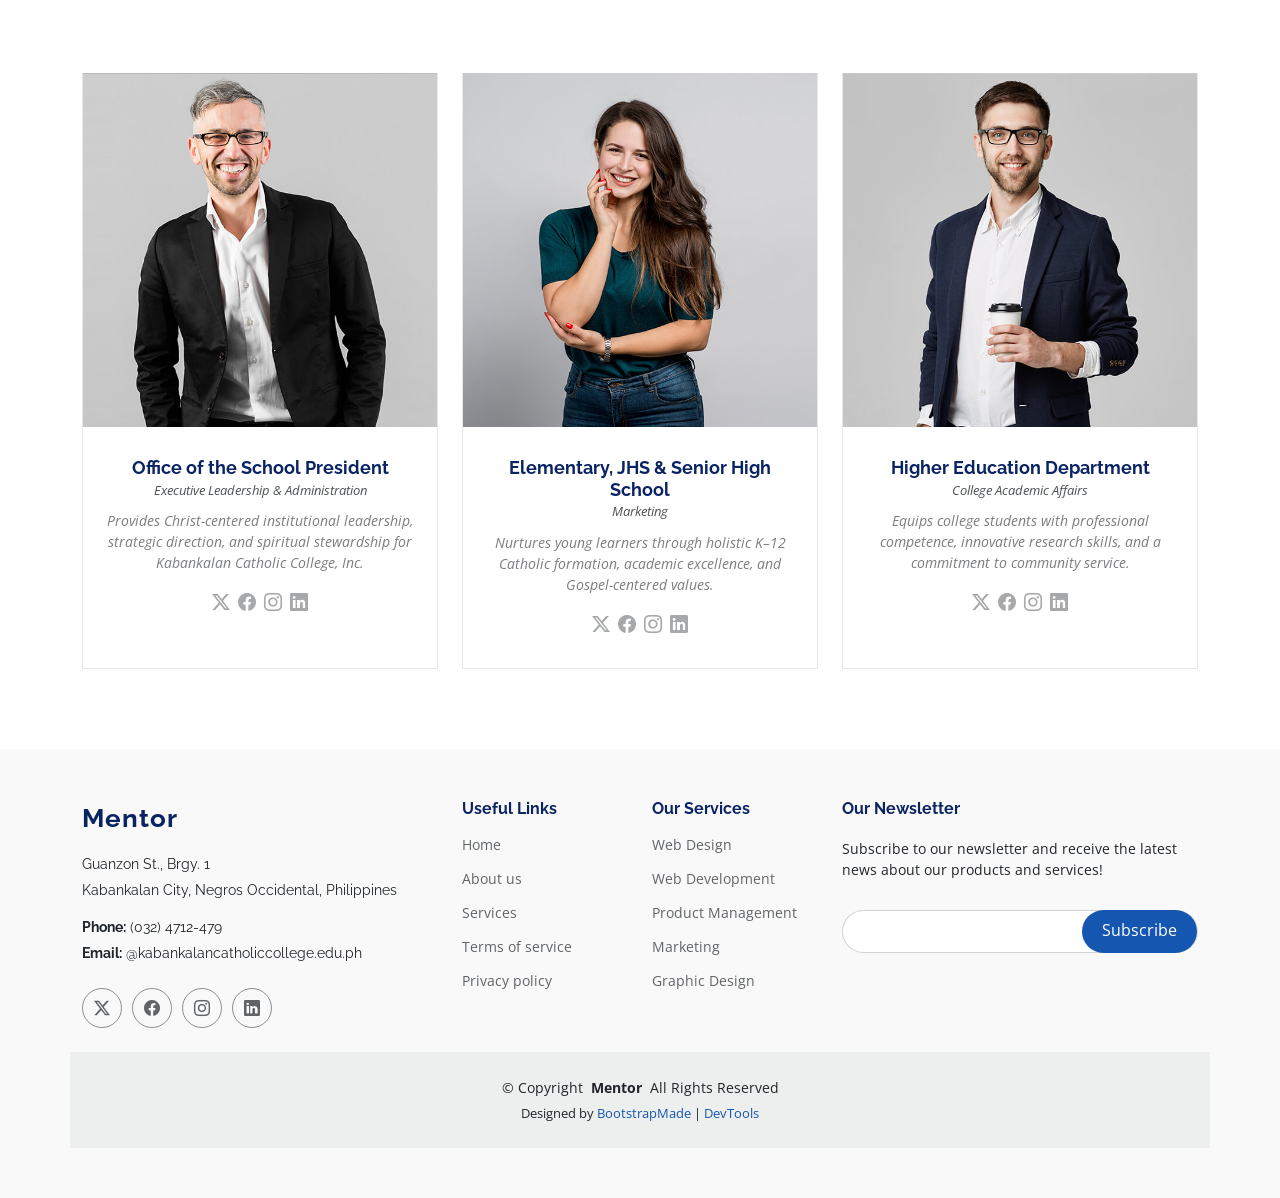
==== commit 8aa7f2b0: "Merge main and keep KCC campus hero Co-authored-by: Copilot App <223556219+Copilot@users.noreply.git" ====
--- a/index.html
+++ b/index.html
@@ -4,7 +4,7 @@
 <head>
   <meta charset="utf-8">
   <meta content="width=device-width, initial-scale=1.0" name="viewport">
-  <title><title>Kabankalan Catholic College, Inc. | Official Website</title>
+  <title>Kabankalan Catholic College, Inc. | Official Website</title>
   <meta name="description" content="">
   <meta name="keywords" content="">
 
@@ -54,13 +54,11 @@
           <li><a href="courses.html">Programs</a></li>
           <li><a href="events.html">Contact</a></li>
           <li><a href="pricing.html">Pricing</a></li>
-            <ul>
-                <ul>
-                </ul>
-              </li>
           <li><a href="contact.html">Contact</a></li>
         </ul>
         <i class="mobile-nav-toggle d-xl-none bi bi-list"></i>
+      </nav>
+
       <a class="btn-getstarted" href="courses.html">Get Started</a>
 
     </div>
@@ -69,9 +67,7 @@
   <main class="main">
 
     <!-- Hero Section -->
-    <section id="hero" class="hero section dark-background">
-
-      <img src="assets/img/hero-bg.jpg" data-aos="fade-in">
+    <section id="hero" class="hero section">
 
       <div class="container">
         <h2 data-aos="fade-up" data-aos-delay="100">Learning Today,<br>Leading Tomorrow</h2>
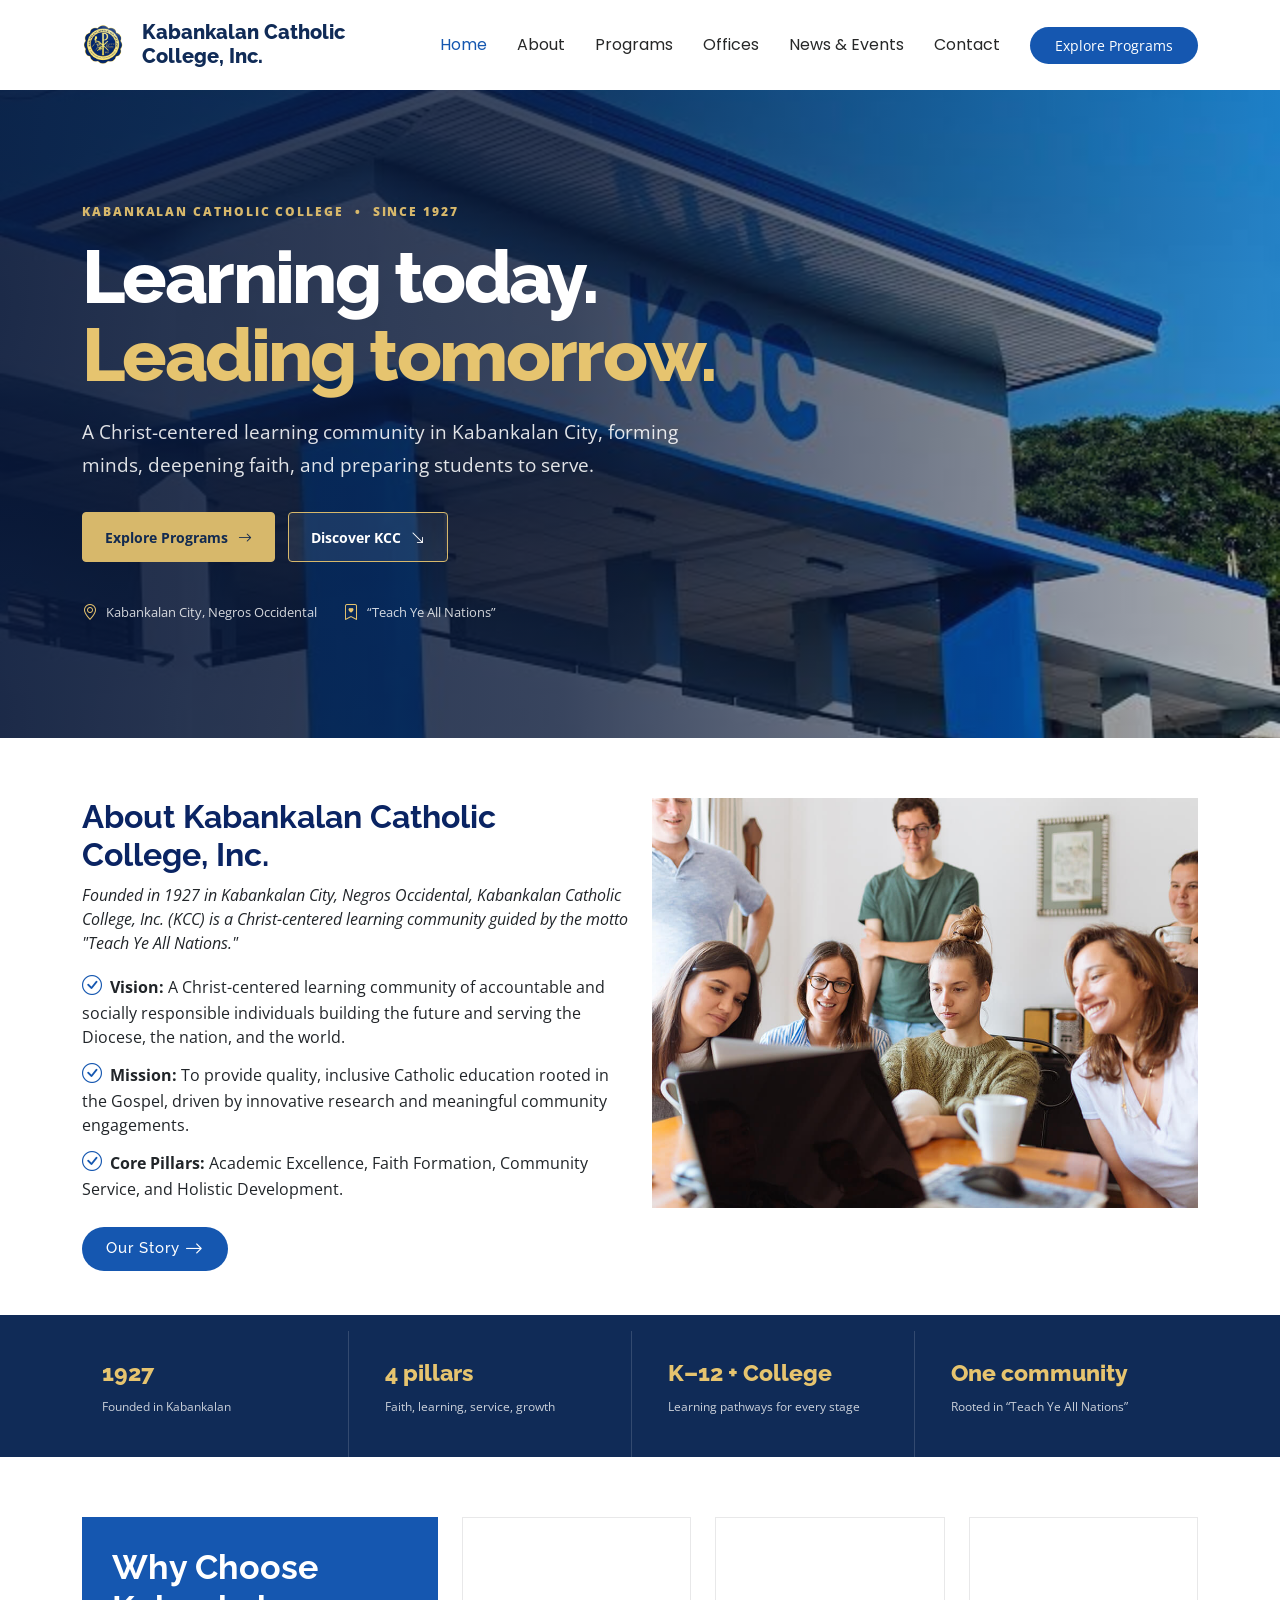
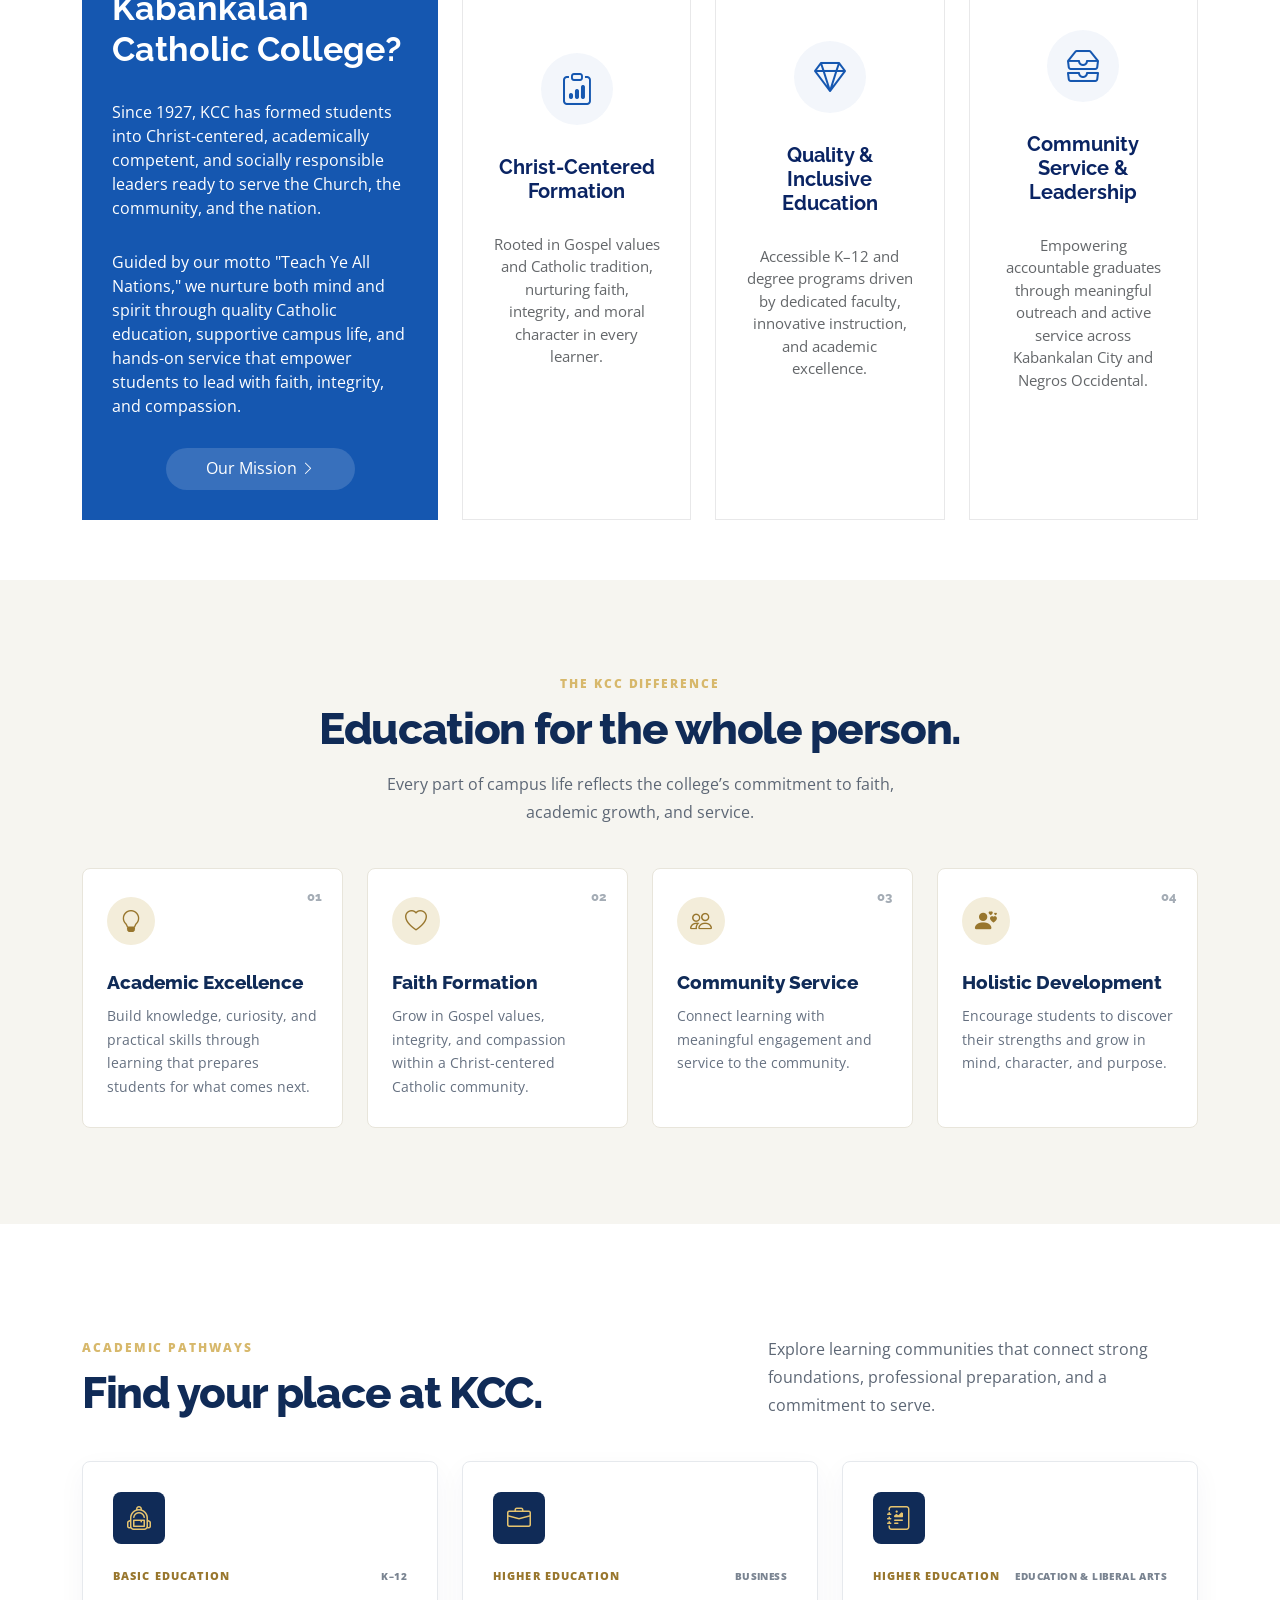
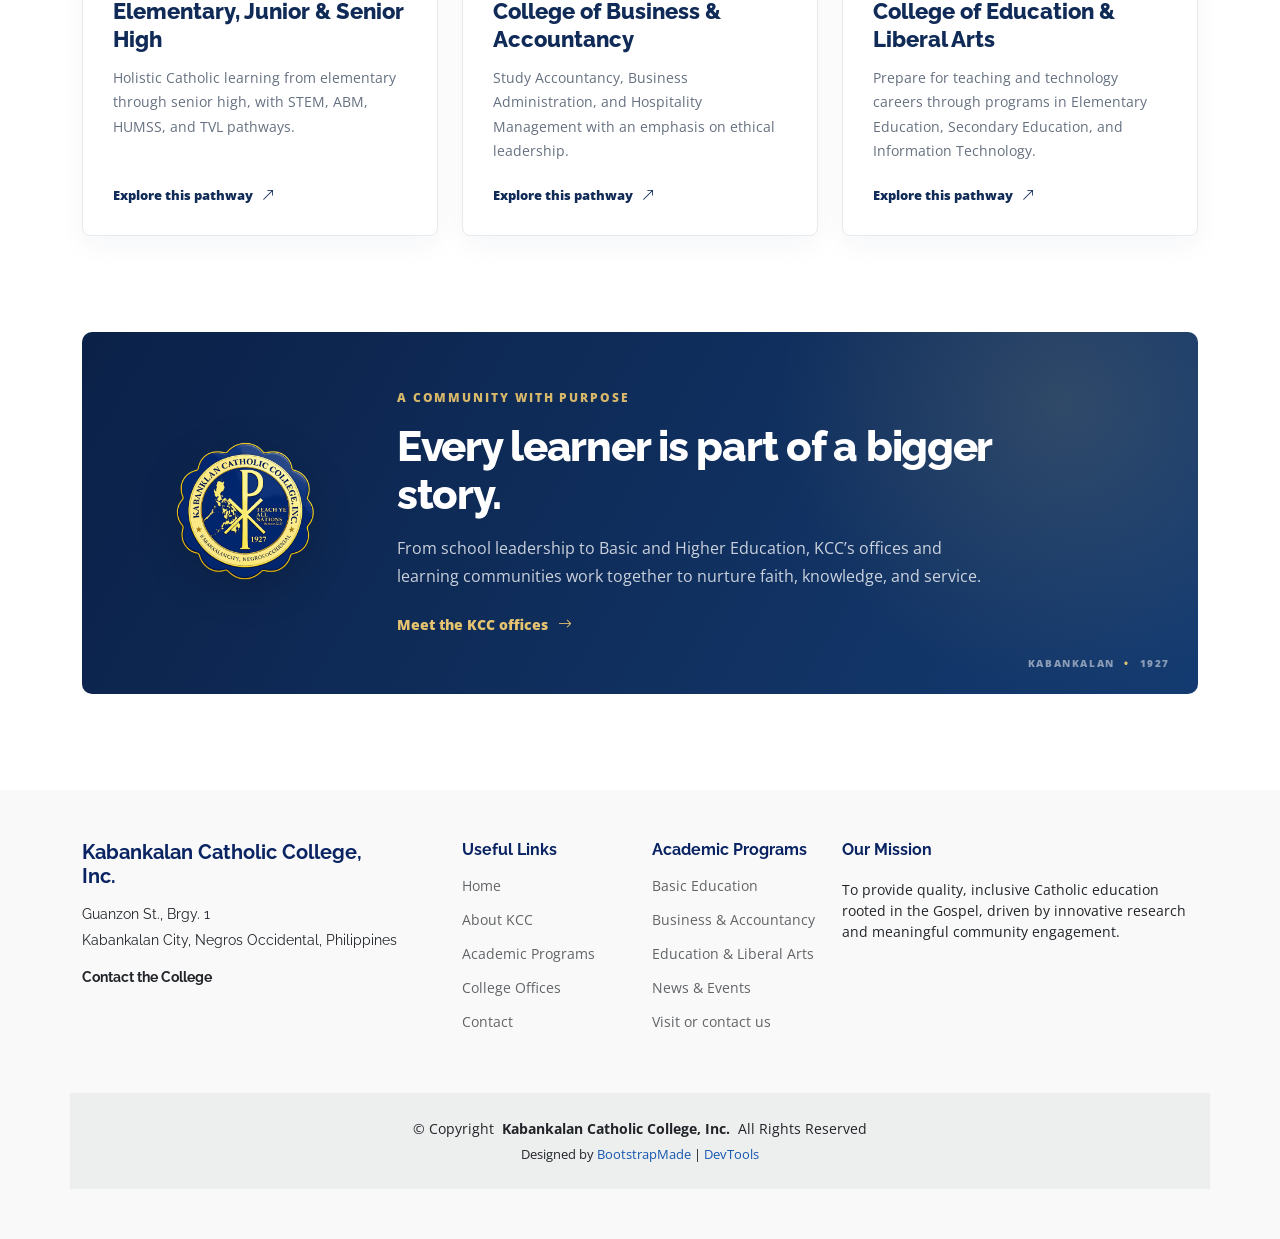
==== commit 67f16f63: "Redesign KCC homepage Co-authored-by: Copilot App <223556219+Copilot@users.noreply.github.com>" ====
--- a/index.html
+++ b/index.html
@@ -5,7 +5,7 @@
   <meta charset="utf-8">
   <meta content="width=device-width, initial-scale=1.0" name="viewport">
   <title>Kabankalan Catholic College, Inc. | Official Website</title>
-  <meta name="description" content="">
+  <meta name="description" content="Discover Christ-centered education, academic programs, and community life at Kabankalan Catholic College, Inc.">
   <meta name="keywords" content="">
 
   <!-- Favicons -->
@@ -42,24 +42,23 @@
     <div class="container-fluid container-xl position-relative d-flex align-items-center">
 
       <a href="index.html" class="logo d-flex align-items-center me-auto">
-        <!-- Uncomment the line below if you also wish to use an image logo -->
-        <!-- <img src="assets/img/logo.webp" alt="Kabankalan Catholic College, INC Logo"> -->
-        <h1 class="sitename">Kabankalan Catholic College Inc</h1>
+        <img src="assets/img/kcc-logo.png" alt="Kabankalan Catholic College crest">
+        <span class="sitename">Kabankalan Catholic College, Inc.</span>
       </a>
 
       <nav id="navmenu" class="navmenu">
         <ul>
-          <li><a href="#hero" class="active">Home</a></li>
+          <li><a href="#hero" class="active" aria-current="page">Home</a></li>
           <li><a href="#about">About</a></li>
           <li><a href="courses.html">Programs</a></li>
-          <li><a href="events.html">Contact</a></li>
-          <li><a href="pricing.html">Pricing</a></li>
+          <li><a href="trainers.html">Offices</a></li>
+          <li><a href="events.html">News &amp; Events</a></li>
           <li><a href="contact.html">Contact</a></li>
         </ul>
         <i class="mobile-nav-toggle d-xl-none bi bi-list"></i>
       </nav>
 
-      <a class="btn-getstarted" href="courses.html">Get Started</a>
+      <a class="btn-getstarted" href="courses.html">Explore Programs</a>
 
     </div>
   </header>
@@ -70,10 +69,16 @@
     <section id="hero" class="hero section">
 
       <div class="container">
-        <h2 data-aos="fade-up" data-aos-delay="100">Learning Today,<br>Leading Tomorrow</h2>
-        <p data-aos="fade-up" data-aos-delay="200">Welcome to Kabankalan Catholic College, Inc.</p>
-        <div class="d-flex mt-4" data-aos="fade-up" data-aos-delay="300">
-          <a href="courses.html" class="btn-get-started">Get Started</a>
+        <p class="hero-eyebrow" data-aos="fade-up">Kabankalan Catholic College <span>•</span> Since 1927</p>
+        <h2 data-aos="fade-up" data-aos-delay="100">Learning today.<br><span>Leading tomorrow.</span></h2>
+        <p class="hero-intro" data-aos="fade-up" data-aos-delay="200">A Christ-centered learning community in Kabankalan City, forming minds, deepening faith, and preparing students to serve.</p>
+        <div class="hero-actions d-flex flex-wrap align-items-center" data-aos="fade-up" data-aos-delay="300">
+          <a href="courses.html" class="btn-get-started">Explore Programs <i class="bi bi-arrow-right" aria-hidden="true"></i></a>
+          <a href="#about" class="btn-hero-secondary">Discover KCC <i class="bi bi-arrow-down-right" aria-hidden="true"></i></a>
+        </div>
+        <div class="hero-details" data-aos="fade-up" data-aos-delay="400">
+          <span><i class="bi bi-geo-alt" aria-hidden="true"></i> Kabankalan City, Negros Occidental</span>
+          <span><i class="bi bi-bookmark-heart" aria-hidden="true"></i> “Teach Ye All Nations”</span>
         </div>
       </div>
 
@@ -87,7 +92,7 @@
         <div class="row gy-4">
 
           <div class="col-lg-6 order-1 order-lg-2" data-aos="fade-up" data-aos-delay="100">
-            <img src="assets/img/Kcc photo.jpg" class="img-fluid" alt="">
+            <img src="assets/img/about.jpg" class="img-fluid" alt="Students learning together in a classroom">
           </div>
 
           <div class="col-lg-6 order-2 order-lg-1 content" data-aos="fade-up" data-aos-delay="200">
@@ -100,7 +105,7 @@
               <li><i class="bi bi-check-circle"></i> <span><strong>Mission:</strong> To provide quality, inclusive Catholic education rooted in the Gospel, driven by innovative research and meaningful community engagements.</span></li>
               <li><i class="bi bi-check-circle"></i> <span><strong>Core Pillars:</strong> Academic Excellence, Faith Formation, Community Service, and Holistic Development.</span></li>
             </ul>
-            <a href="#" class="read-more"><span>Read More</span><i class="bi bi-arrow-right"></i></a>
+            <a href="about.html" class="read-more"><span>Our Story</span><i class="bi bi-arrow-right"></i></a>
           </div>
 
         </div>
@@ -109,46 +114,36 @@
 
     </section><!-- /About Section -->
 
-    <!-- Counts Section -->
-    <section id="counts" class="section counts light-background">
-
-      <div class="container" data-aos="fade-up" data-aos-delay="100">
-
-        <div class="row gy-4">
-
-          <div class="col-lg-3 col-md-6">
-            <div class="stats-item text-center w-100 h-100">
-              <span data-purecounter-start="0" data-purecounter-end="1232" data-purecounter-duration="1" class="purecounter"></span>
-              <p>Students</p>
-            </div>
-          </div><!-- End Stats Item -->
-
-          <div class="col-lg-3 col-md-6">
-            <div class="stats-item text-center w-100 h-100">
-              <span data-purecounter-start="0" data-purecounter-end="64" data-purecounter-duration="1" class="purecounter"></span>
-              <p>Courses</p>
-            </div>
-          </div><!-- End Stats Item -->
-
-          <div class="col-lg-3 col-md-6">
-            <div class="stats-item text-center w-100 h-100">
-              <span data-purecounter-start="0" data-purecounter-end="42" data-purecounter-duration="1" class="purecounter"></span>
-              <p>Events</p>
-            </div>
-          </div><!-- End Stats Item -->
-
-          <div class="col-lg-3 col-md-6">
-            <div class="stats-item text-center w-100 h-100">
-              <span data-purecounter-start="0" data-purecounter-end="24" data-purecounter-duration="1" class="purecounter"></span>
-              <p>Trainers</p>
-            </div>
-          </div><!-- End Stats Item -->
-
-        </div>
-
-      </div>
-
-    </section><!-- /Counts Section -->
+    <section class="home-highlights" aria-label="KCC at a glance">
+      <div class="container">
+        <div class="row g-3">
+          <div class="col-6 col-lg-3">
+            <div class="home-highlight">
+              <span>1927</span>
+              <p>Founded in Kabankalan</p>
+            </div>
+          </div>
+          <div class="col-6 col-lg-3">
+            <div class="home-highlight">
+              <span>4 pillars</span>
+              <p>Faith, learning, service, growth</p>
+            </div>
+          </div>
+          <div class="col-6 col-lg-3">
+            <div class="home-highlight">
+              <span>K–12 + College</span>
+              <p>Learning pathways for every stage</p>
+            </div>
+          </div>
+          <div class="col-6 col-lg-3">
+            <div class="home-highlight">
+              <span>One community</span>
+              <p>Rooted in “Teach Ye All Nations”</p>
+            </div>
+          </div>
+        </div>
+      </div>
+    </section>
 
     <!-- Why Us Section -->
     <section id="why-us" class="section why-us">
@@ -161,9 +156,8 @@
               <h3>Why Choose Kabankalan Catholic College?</h3>
              <p>Since 1927, KCC has formed students into Christ-centered, academically competent, and socially responsible leaders ready to serve the Church, the community, and the nation.</p>
              <p>Guided by our motto "Teach Ye All Nations," we nurture both mind and spirit through quality Catholic education, supportive campus life, and hands-on service that empower students to lead with faith, integrity, and compassion.</p>
-              </p>
               <div class="text-center">
-                <a href="#about" class="more-btn"><span>Learn More</span> <i class="bi bi-chevron-right"></i></a>
+                <a href="about.html" class="more-btn"><span>Our Mission</span> <i class="bi bi-chevron-right"></i></a>
               </div>
             </div>
           </div><!-- End Why Box -->
@@ -204,269 +198,109 @@
 
     </section><!-- /Why Us Section -->
 
-    <!-- Features Section -->
-    <section id="features" class="features section">
-
-      <div class="container">
-
-        <div class="row gy-4">
-
-          <div class="col-lg-3 col-md-4" data-aos="fade-up" data-aos-delay="100">
-            <div class="features-item">
-              <i class="bi bi-eye" style="color: #ffbb2c;"></i>
-              <h3><a href="" class="stretched-link">Lorem Ipsum</a></h3>
-            </div>
-          </div><!-- End Feature Item -->
-
-          <div class="col-lg-3 col-md-4" data-aos="fade-up" data-aos-delay="200">
-            <div class="features-item">
-              <i class="bi bi-infinity" style="color: #5578ff;"></i>
-              <h3><a href="" class="stretched-link">Dolor Sitema</a></h3>
-            </div>
-          </div><!-- End Feature Item -->
-
-          <div class="col-lg-3 col-md-4" data-aos="fade-up" data-aos-delay="300">
-            <div class="features-item">
-              <i class="bi bi-mortarboard" style="color: #e80368;"></i>
-              <h3><a href="" class="stretched-link">Sed perspiciatis</a></h3>
-            </div>
-          </div><!-- End Feature Item -->
-
-          <div class="col-lg-3 col-md-4" data-aos="fade-up" data-aos-delay="400">
-            <div class="features-item">
-              <i class="bi bi-nut" style="color: #e361ff;"></i>
-              <h3><a href="" class="stretched-link">Magni Dolores</a></h3>
-            </div>
-          </div><!-- End Feature Item -->
-
-          <div class="col-lg-3 col-md-4" data-aos="fade-up" data-aos-delay="500">
-            <div class="features-item">
-              <i class="bi bi-shuffle" style="color: #47aeff;"></i>
-              <h3><a href="" class="stretched-link">Nemo Enim</a></h3>
-            </div>
-          </div><!-- End Feature Item -->
-
-          <div class="col-lg-3 col-md-4" data-aos="fade-up" data-aos-delay="600">
-            <div class="features-item">
-              <i class="bi bi-star" style="color: #ffa76e;"></i>
-              <h3><a href="" class="stretched-link">Eiusmod Tempor</a></h3>
-            </div>
-          </div><!-- End Feature Item -->
-
-          <div class="col-lg-3 col-md-4" data-aos="fade-up" data-aos-delay="700">
-            <div class="features-item">
-              <i class="bi bi-x-diamond" style="color: #11dbcf;"></i>
-              <h3><a href="" class="stretched-link">Midela Teren</a></h3>
-            </div>
-          </div><!-- End Feature Item -->
-
-          <div class="col-lg-3 col-md-4" data-aos="fade-up" data-aos-delay="800">
-            <div class="features-item">
-              <i class="bi bi-camera-video" style="color: #4233ff;"></i>
-              <h3><a href="" class="stretched-link">Pira Neve</a></h3>
-            </div>
-          </div><!-- End Feature Item -->
-
-          <div class="col-lg-3 col-md-4" data-aos="fade-up" data-aos-delay="900">
-            <div class="features-item">
-              <i class="bi bi-command" style="color: #b2904f;"></i>
-              <h3><a href="" class="stretched-link">Dirada Pack</a></h3>
-            </div>
-          </div><!-- End Feature Item -->
-
-          <div class="col-lg-3 col-md-4" data-aos="fade-up" data-aos-delay="1000">
-            <div class="features-item">
-              <i class="bi bi-dribbble" style="color: #b20969;"></i>
-              <h3><a href="" class="stretched-link">Moton Ideal</a></h3>
-            </div>
-          </div><!-- End Feature Item -->
-
-          <div class="col-lg-3 col-md-4" data-aos="fade-up" data-aos-delay="1100">
-            <div class="features-item">
-              <i class="bi bi-activity" style="color: #ff5828;"></i>
-              <h3><a href="" class="stretched-link">Verdo Park</a></h3>
-            </div>
-          </div><!-- End Feature Item -->
-
-          <div class="col-lg-3 col-md-4" data-aos="fade-up" data-aos-delay="1200">
-            <div class="features-item">
-              <i class="bi bi-brightness-high" style="color: #29cc61;"></i>
-              <h3><a href="" class="stretched-link">Flavor Nivelanda</a></h3>
-            </div>
-          </div><!-- End Feature Item -->
-
-        </div>
-
-      </div>
-
-    </section><!-- /Features Section -->
-
-    <!-- Courses Section -->
-    <section id="courses" class="courses section">
-
-      <!-- Section Title -->
-      <div class="container section-title" data-aos="fade-up">
-        <h2>Courses</h2>
-        <p>Popular Courses</p>
-      </div><!-- End Section Title -->
-
-      <div class="container">
-
-        <div class="row">
-
-          <div class="col-lg-4 col-md-6 d-flex align-items-stretch" data-aos="zoom-in" data-aos-delay="100">
-            <div class="course-item">
-              <img src="assets/img/course/,course-1.webp,course-2.webp,course-3.webp" class="img-fluid" alt="...">
-              <div class="course-content">
-                <div class="d-flex justify-content-between align-items-center mb-3">
-                  <p class="category">Basic Education</p>
-                  <p class="price"></k-12></p>
-                </div>
-
-                <h3><a href="course-details.html">Elementary Jhs & Senior High School</a></h3>
-                <p class="description">Holistic K–12 Catholic education offering Elementary, Junior High School, and Senior High School tracks (STEM, ABM, HUMSS, and TVL).</p>
-                <div class="trainer d-flex justify-content-between align-items-center">
-                  <div class="trainer-profile d-flex align-items-center">
-                    <img src="assets/img/person/person-m-7.webp" class="img-fluid" alt="Basic Education">
-                    <a href="" class="trainer-link">Antonio</a>
-                  </div>
-                  <div class="trainer-rank d-flex align-items-center">
-                    <i class="bi bi-person user-icon"></i>&nbsp;50
-                    &nbsp;&nbsp;
-                    <i class="bi bi-heart heart-icon"></i>&nbsp;65
-                  </div>
-                </div>
-              </div>
-            </div>
-          </div> <!-- End Course Item-->
-
-          <div class="col-lg-4 col-md-6 d-flex align-items-stretch mt-4 mt-md-0" data-aos="zoom-in" data-aos-delay="200">
-            <div class="course-item">
-              <img src="assets/img/course/course-2.webp" class="img-fluid" alt="...">
-              <div class="course-content">
-                <div class="d-flex justify-content-between align-items-center mb-3">
-                  <p class="category">Higher Education</p>
-                  <p class="price">$4-Year Degree</p>
-                </div>
-
-                <h3><a href="course-details.html">College of Business & Accountancy</a></h3>
-                <p class="description">Degree programs in Accountancy, Business Administration, and Hospitality Management grounded in ethical leadership.</p>
-                <div class="trainer d-flex justify-content-between align-items-center">
-                  <div class="trainer-profile d-flex align-items-center">
-                    <img src="assets/img/person/person-f-14.webp" class="img-fluid" alt="">
-                    <a href="" class="trainer-link">Lana</a>
-                  </div>
-                  <div class="trainer-rank d-flex align-items-center">
-                    <i class="bi bi-person user-icon"></i>&nbsp;35
-                    &nbsp;&nbsp;
-                    <i class="bi bi-heart heart-icon"></i>&nbsp;42
-                  </div>
-                </div>
-              </div>
-            </div>
-          </div> <!-- End Course Item-->
-
-          <div class="col-lg-4 col-md-6 d-flex align-items-stretch mt-4 mt-lg-0" data-aos="zoom-in" data-aos-delay="300">
-            <div class="course-item">
-              <img src="assets/img/course/course-3.webp" class="img-fluid" alt="...">
-              <div class="course-content">
-                <div class="d-flex justify-content-between align-items-center mb-3">
-                  <p class="category">Content</p>
-                  <p class="price">$4-Year Degree</p>
-                </div>
-
-                <h3><a href="course-details.html">College of Education & Liberal Arts</a></h3>
-                <p class="description">Programs in Elementary Education, Secondary Education, and Information Technology preparing socially responsible professionals.</p>
-                <div class="trainer d-flex justify-content-between align-items-center">
-                  <div class="trainer-profile d-flex align-items-center">
-                    <img src="assets/img/person/person-m-12.webp" class="img-fluid" alt="">
-                    <a href="" class="trainer-link">Brandon</a>
-                  </div>
-                  <div class="trainer-rank d-flex align-items-center">
-                    <i class="bi bi-person user-icon"></i>&nbsp;20
-                    &nbsp;&nbsp;
-                    <i class="bi bi-heart heart-icon"></i>&nbsp;85
-                  </div>
-                </div>
-              </div>
-            </div>
-          </div> <!-- End Course Item-->
-
-        </div>
-
-      </div>
-
-    </section><!-- /Courses Section -->
-
-    <!-- Trainers Index Section -->
-    <section id="trainers-index" class="section trainers-index">
-
-      <div class="container">
-
-        <div class="row">
-
-          <div class="col-lg-4 col-md-6 d-flex" data-aos="fade-up" data-aos-delay="100">
-            <div class="member">
-              <img src="assets/img/trainers/trainer-1.jpg" class="img-fluid" alt="">
-              <div class="member-content">
-                <h4>Office of the School President</h4>
-                <span>Executive Leadership &amp; Administration</span>
-                <p>
-                  Provides Christ-centered institutional leadership, strategic direction, and spiritual stewardship for Kabankalan Catholic College, Inc.
-                </p>
-                <div class="social">
-                  <a href=""><i class="bi bi-twitter-x"></i></a>
-                  <a href=""><i class="bi bi-facebook"></i></a>
-                  <a href=""><i class="bi bi-instagram"></i></a>
-                  <a href=""><i class="bi bi-linkedin"></i></a>
-                </div>
-              </div>
-            </div>
-          </div><!-- End Team Member -->
-
-          <div class="col-lg-4 col-md-6 d-flex" data-aos="fade-up" data-aos-delay="200">
-            <div class="member">
-              <img src="assets/img/trainers/trainer-2.jpg" class="img-fluid" alt="">
-              <div class="member-content">
-                <h4>Elementary, JHS &amp; Senior High School</h4>
-                <span>Marketing</span>
-                <p>
-                    Nurtures young learners through holistic K–12 Catholic formation, academic excellence, and Gospel-centered values.
-                </p>
-                <div class="social">
-                  <a href=""><i class="bi bi-twitter-x"></i></a>
-                  <a href=""><i class="bi bi-facebook"></i></a>
-                  <a href=""><i class="bi bi-instagram"></i></a>
-                  <a href=""><i class="bi bi-linkedin"></i></a>
-                </div>
-              </div>
-            </div>
-          </div><!-- End Team Member -->
-
-          <div class="col-lg-4 col-md-6 d-flex" data-aos="fade-up" data-aos-delay="300">
-            <div class="member">
-              <img src="assets/img/trainers/trainer-3.jpg" class="img-fluid" alt="">
-              <div class="member-content">
-                <h4>Higher Education Department</h4>
-                <span>College Academic Affairs</span>
-                <p>
-                  Equips college students with professional competence, innovative research skills, and a commitment to community service.
-                </p>
-                <div class="social">
-                  <a href=""><i class="bi bi-twitter-x"></i></a>
-                  <a href=""><i class="bi bi-facebook"></i></a>
-                  <a href=""><i class="bi bi-instagram"></i></a>
-                  <a href=""><i class="bi bi-linkedin"></i></a>
-                </div>
-              </div>
-            </div>
-          </div><!-- End Team Member -->
-
-        </div>
-
-      </div>
-
-    </section><!-- /Trainers Index Section -->
+    <section id="pillars" class="home-pillars">
+      <div class="container">
+        <div class="home-section-heading">
+          <p class="home-kicker">The KCC difference</p>
+          <h2>Education for the whole person.</h2>
+          <p>Every part of campus life reflects the college’s commitment to faith, academic growth, and service.</p>
+        </div>
+
+        <div class="row g-4">
+          <div class="col-md-6 col-xl-3">
+            <article class="home-pillar-card">
+              <span class="home-pillar-card__number">01</span>
+              <i class="bi bi-lightbulb" aria-hidden="true"></i>
+              <h3>Academic Excellence</h3>
+              <p>Build knowledge, curiosity, and practical skills through learning that prepares students for what comes next.</p>
+            </article>
+          </div>
+          <div class="col-md-6 col-xl-3">
+            <article class="home-pillar-card">
+              <span class="home-pillar-card__number">02</span>
+              <i class="bi bi-heart" aria-hidden="true"></i>
+              <h3>Faith Formation</h3>
+              <p>Grow in Gospel values, integrity, and compassion within a Christ-centered Catholic community.</p>
+            </article>
+          </div>
+          <div class="col-md-6 col-xl-3">
+            <article class="home-pillar-card">
+              <span class="home-pillar-card__number">03</span>
+              <i class="bi bi-people" aria-hidden="true"></i>
+              <h3>Community Service</h3>
+              <p>Connect learning with meaningful engagement and service to the community.</p>
+            </article>
+          </div>
+          <div class="col-md-6 col-xl-3">
+            <article class="home-pillar-card">
+              <span class="home-pillar-card__number">04</span>
+              <i class="bi bi-person-hearts" aria-hidden="true"></i>
+              <h3>Holistic Development</h3>
+              <p>Encourage students to discover their strengths and grow in mind, character, and purpose.</p>
+            </article>
+          </div>
+        </div>
+      </div>
+    </section>
+
+    <section id="programs" class="home-programs">
+      <div class="container">
+        <div class="home-section-heading home-section-heading--split">
+          <div>
+            <p class="home-kicker">Academic pathways</p>
+            <h2>Find your place at KCC.</h2>
+          </div>
+          <p>Explore learning communities that connect strong foundations, professional preparation, and a commitment to serve.</p>
+        </div>
+
+        <div class="row g-4">
+          <div class="col-lg-4">
+            <article class="home-program-card">
+              <div class="home-program-card__icon"><i class="bi bi-backpack2" aria-hidden="true"></i></div>
+              <p class="home-program-card__label">Basic Education <span>K–12</span></p>
+              <h3><a href="courses.html#basic-education">Elementary, Junior &amp; Senior High</a></h3>
+              <p>Holistic Catholic learning from elementary through senior high, with STEM, ABM, HUMSS, and TVL pathways.</p>
+              <a class="home-program-card__link" href="courses.html#basic-education">Explore this pathway <i class="bi bi-arrow-up-right" aria-hidden="true"></i></a>
+            </article>
+          </div>
+          <div class="col-lg-4">
+            <article class="home-program-card">
+              <div class="home-program-card__icon"><i class="bi bi-briefcase" aria-hidden="true"></i></div>
+              <p class="home-program-card__label">Higher Education <span>Business</span></p>
+              <h3><a href="courses.html#business-accountancy">College of Business &amp; Accountancy</a></h3>
+              <p>Study Accountancy, Business Administration, and Hospitality Management with an emphasis on ethical leadership.</p>
+              <a class="home-program-card__link" href="courses.html#business-accountancy">Explore this pathway <i class="bi bi-arrow-up-right" aria-hidden="true"></i></a>
+            </article>
+          </div>
+          <div class="col-lg-4">
+            <article class="home-program-card">
+              <div class="home-program-card__icon"><i class="bi bi-journal-richtext" aria-hidden="true"></i></div>
+              <p class="home-program-card__label">Higher Education <span>Education &amp; Liberal Arts</span></p>
+              <h3><a href="courses.html#education-liberal-arts">College of Education &amp; Liberal Arts</a></h3>
+              <p>Prepare for teaching and technology careers through programs in Elementary Education, Secondary Education, and Information Technology.</p>
+              <a class="home-program-card__link" href="courses.html#education-liberal-arts">Explore this pathway <i class="bi bi-arrow-up-right" aria-hidden="true"></i></a>
+            </article>
+          </div>
+        </div>
+      </div>
+    </section>
+
+    <section id="college-offices" class="home-community">
+      <div class="container">
+        <div class="home-community__panel">
+          <div class="home-community__seal" aria-hidden="true">
+            <img src="assets/img/kcc-logo.png" alt="">
+          </div>
+          <div class="home-community__content">
+            <p class="home-kicker">A community with purpose</p>
+            <h2>Every learner is part of a bigger story.</h2>
+            <p>From school leadership to Basic and Higher Education, KCC’s offices and learning communities work together to nurture faith, knowledge, and service.</p>
+            <a href="trainers.html" class="home-community__link">Meet the KCC offices <i class="bi bi-arrow-right" aria-hidden="true"></i></a>
+          </div>
+          <span class="home-community__year">KABANKALAN <span>•</span> 1927</span>
+        </div>
+      </div>
+    </section>
 
   </main>
 
@@ -476,60 +310,47 @@
       <div class="row gy-4">
         <div class="col-lg-4 col-md-6 footer-about">
           <a href="index.html" class="logo d-flex align-items-center">
-            <span class="sitename">Mentor</span>
+            <span class="sitename">Kabankalan Catholic College, Inc.</span>
           </a>
           <div class="footer-contact pt-3">
             <p>Guanzon St., Brgy. 1</p>
             <p>Kabankalan City, Negros Occidental, Philippines</p>
-            <p class="mt-3"><strong>Phone:</strong> <span>(032) 4712-479</span></p>
-            <p><strong>Email:</strong> <span>@kabankalancatholiccollege.edu.ph</span></p>
-          </div>
-          <div class="social-links d-flex mt-4">
-            <a href=""><i class="bi bi-twitter-x"></i></a>
-            <a href=""><i class="bi bi-facebook"></i></a>
-            <a href=""><i class="bi bi-instagram"></i></a>
-            <a href=""><i class="bi bi-linkedin"></i></a>
+            <p class="mt-3"><a href="contact.html">Contact the College</a></p>
           </div>
         </div>
 
         <div class="col-lg-2 col-md-3 footer-links">
           <h4>Useful Links</h4>
           <ul>
-            <li><a href="#">Home</a></li>
-            <li><a href="#">About us</a></li>
-            <li><a href="#">Services</a></li>
-            <li><a href="#">Terms of service</a></li>
-            <li><a href="#">Privacy policy</a></li>
+            <li><a href="index.html">Home</a></li>
+            <li><a href="about.html">About KCC</a></li>
+            <li><a href="courses.html">Academic Programs</a></li>
+            <li><a href="trainers.html">College Offices</a></li>
+            <li><a href="contact.html">Contact</a></li>
           </ul>
         </div>
 
         <div class="col-lg-2 col-md-3 footer-links">
-          <h4>Our Services</h4>
+          <h4>Academic Programs</h4>
           <ul>
-            <li><a href="#">Web Design</a></li>
-            <li><a href="#">Web Development</a></li>
-            <li><a href="#">Product Management</a></li>
-            <li><a href="#">Marketing</a></li>
-            <li><a href="#">Graphic Design</a></li>
+            <li><a href="courses.html#basic-education">Basic Education</a></li>
+            <li><a href="courses.html#business-accountancy">Business &amp; Accountancy</a></li>
+            <li><a href="courses.html#education-liberal-arts">Education &amp; Liberal Arts</a></li>
+            <li><a href="events.html">News &amp; Events</a></li>
+            <li><a href="contact.html">Visit or contact us</a></li>
           </ul>
         </div>
 
         <div class="col-lg-4 col-md-12 footer-newsletter">
-          <h4>Our Newsletter</h4>
-          <p>Subscribe to our newsletter and receive the latest news about our products and services!</p>
-          <form action="#" method="post" class="email-form">
-            <div class="newsletter-form"><input type="email" name="email"><input type="submit" value="Subscribe"></div>
-            <div class="loading">Loading</div>
-            <div class="error-message"></div>
-            <div class="sent-message">Your subscription request has been sent. Thank you!</div>
-          </form>
+          <h4>Our Mission</h4>
+          <p>To provide quality, inclusive Catholic education rooted in the Gospel, driven by innovative research and meaningful community engagement.</p>
         </div>
 
       </div>
     </div>
 
     <div class="container copyright text-center mt-4">
-      <p>© <span>Copyright</span> <strong class="px-1 sitename">Mentor</strong> <span>All Rights Reserved</span></p>
+      <p>© <span>Copyright</span> <strong class="px-1 sitename">Kabankalan Catholic College, Inc.</strong> <span>All Rights Reserved</span></p>
       <div class="credits">
         <!-- All the links in the footer should remain intact. -->
         <!-- You can delete the links only if you've purchased the pro version. -->
--- a/assets/css/main.css
+++ b/assets/css/main.css
@@ -882,104 +882,588 @@
 /*--------------------------------------------------------------
 # Hero Section
 --------------------------------------------------------------*/
-.hero {
+.index-page .hero {
   width: 100%;
-  min-height: 60vh;
+  min-height: clamp(560px, 72vh, 760px);
   position: relative;
-  padding: 80px 0;
+  padding: 96px 0;
   display: flex;
   align-items: center;
   justify-content: flex-start;
   overflow: hidden;
   background-image:
-    linear-gradient(90deg, rgba(10, 36, 99, 0.12), rgba(10, 36, 99, 0.02)),
+    linear-gradient(90deg, rgba(8, 24, 58, 0.91) 0%, rgba(8, 24, 58, 0.78) 44%, rgba(8, 24, 58, 0.25) 100%),
     url("../img/kcc-campus.jpg");
   background-position: center, center 42%;
   background-size: cover, cover;
   background-repeat: no-repeat;
-  color: var(--heading-color);
-}
-
-.hero::before {
-  content: "";
+  color: #fff;
+}
+
+.index-page .header .logo {
+  gap: 10px;
+  flex-shrink: 1;
+}
+
+.index-page .header .logo img {
+  width: 42px;
+  height: 42px;
+  max-height: 42px;
+  object-fit: contain;
+}
+
+.index-page .header .logo .sitename {
+  max-width: 290px;
+  color: #102b57;
+  font-family: var(--heading-font);
+  font-size: clamp(16px, 1.6vw, 21px);
+  font-weight: 800;
+  line-height: 1.15;
+  letter-spacing: 0;
+}
+
+.index-page .header .btn-getstarted {
+  flex-shrink: 0;
+  white-space: nowrap;
+}
+
+.index-page .hero .container {
+  position: relative;
+  z-index: 1;
+  width: 100%;
+  max-width: 1140px;
+  margin: 0 auto;
+}
+
+.index-page .hero-eyebrow,
+.index-page .home-kicker {
+  color: #d7b86b;
+  font-size: 12px;
+  font-weight: 800;
+  letter-spacing: 0.16em;
+  line-height: 1.4;
+  text-transform: uppercase;
+}
+
+.index-page .hero-eyebrow {
+  margin: 0 0 18px;
+}
+
+.index-page .hero-eyebrow span {
+  color: #d7b86b;
+  padding: 0 6px;
+}
+
+.index-page .hero h2 {
+  max-width: 760px;
+  margin: 0;
+  color: #fff;
+  font-family: var(--heading-font);
+  font-size: clamp(42px, 6vw, 74px);
+  font-weight: 800;
+  letter-spacing: -0.035em;
+  line-height: 1.05;
+}
+
+.index-page .hero h2 span {
+  color: #e6c46f;
+}
+
+.index-page .hero-intro {
+  max-width: 600px;
+  margin: 22px 0 0;
+  color: rgba(255, 255, 255, 0.88);
+  font-size: clamp(16px, 1.5vw, 19px);
+  line-height: 1.75;
+}
+
+.index-page .hero-actions {
+  gap: 13px;
+  margin-top: 30px;
+}
+
+.index-page .hero .btn-get-started,
+.index-page .hero .btn-hero-secondary {
+  display: inline-flex;
+  align-items: center;
+  justify-content: center;
+  gap: 10px;
+  min-height: 50px;
+  padding: 13px 22px;
+  border: 1px solid #d7b86b;
+  border-radius: 4px;
+  font-size: 14px;
+  font-weight: 700;
+  transition: 0.25s ease;
+}
+
+.index-page .hero .btn-get-started {
+  background: #d7b86b;
+  color: #122a50;
+}
+
+.index-page .hero .btn-get-started:hover {
+  background: #f0d892;
+  border-color: #f0d892;
+  color: #122a50;
+  transform: translateY(-2px);
+}
+
+.index-page .hero .btn-hero-secondary {
+  color: #fff;
+  background: rgba(255, 255, 255, 0.08);
+}
+
+.index-page .hero .btn-hero-secondary:hover {
+  background: rgba(255, 255, 255, 0.18);
+  color: #fff;
+}
+
+.index-page .hero-details {
+  display: flex;
+  flex-wrap: wrap;
+  gap: 10px 26px;
+  margin-top: 38px;
+  color: rgba(255, 255, 255, 0.82);
+  font-size: 13px;
+}
+
+.index-page .hero-details span {
+  display: inline-flex;
+  align-items: center;
+  gap: 8px;
+}
+
+.index-page .hero-details i {
+  color: #e6c46f;
+  font-size: 16px;
+}
+
+.index-page .home-highlights {
+  padding: 0;
+  background: #102b57;
+  color: #fff;
+}
+
+.index-page .home-highlight {
+  min-height: 126px;
+  padding: 25px 20px;
+  border-right: 1px solid rgba(255, 255, 255, 0.15);
+}
+
+.index-page .home-highlights .col-lg-3:last-child .home-highlight {
+  border-right: 0;
+}
+
+.index-page .home-highlight span {
+  display: block;
+  margin-bottom: 7px;
+  color: #e6c46f;
+  font-family: var(--heading-font);
+  font-size: clamp(18px, 2vw, 23px);
+  font-weight: 800;
+}
+
+.index-page .home-highlight p {
+  margin: 0;
+  color: rgba(255, 255, 255, 0.78);
+  font-size: 12px;
+  line-height: 1.5;
+}
+
+.index-page .home-pillars,
+.index-page .home-programs {
+  padding: 96px 0;
+}
+
+.index-page .home-pillars {
+  background: #f6f5f0;
+}
+
+.index-page .home-section-heading {
+  max-width: 720px;
+  margin: 0 auto 42px;
+  text-align: center;
+}
+
+.index-page .home-section-heading .home-kicker {
+  margin-bottom: 12px;
+}
+
+.index-page .home-section-heading h2 {
+  margin: 0;
+  color: #102b57;
+  font-size: clamp(30px, 4vw, 44px);
+  font-weight: 800;
+  letter-spacing: -0.03em;
+  line-height: 1.15;
+}
+
+.index-page .home-section-heading > p:last-child {
+  max-width: 580px;
+  margin: 15px auto 0;
+  color: #5d6775;
+  line-height: 1.75;
+}
+
+.index-page .home-pillar-card {
+  position: relative;
+  height: 100%;
+  min-height: 260px;
+  padding: 28px 24px;
+  overflow: hidden;
+  border: 1px solid #e8e5db;
+  border-radius: 8px;
+  background: #fff;
+  transition: transform 0.25s ease, box-shadow 0.25s ease;
+}
+
+.index-page .home-pillar-card:hover {
+  transform: translateY(-5px);
+  box-shadow: 0 18px 38px rgba(16, 43, 87, 0.1);
+}
+
+.index-page .home-pillar-card__number {
   position: absolute;
-  top: 50%;
-  left: 50%;
-  width: clamp(220px, 34vw, 420px);
-  aspect-ratio: 1;
-  transform: translate(-50%, -50%);
-  background: url("../img/kcc-logo.png") center / contain no-repeat;
-  opacity: 0.13;
+  top: 18px;
+  right: 20px;
+  color: #a4acb5;
+  font-family: var(--heading-font);
+  font-size: 13px;
+  font-weight: 800;
+}
+
+.index-page .home-pillar-card > i {
+  display: inline-flex;
+  align-items: center;
+  justify-content: center;
+  width: 48px;
+  height: 48px;
+  margin-bottom: 26px;
+  border-radius: 50%;
+  background: #f3edda;
+  color: #98762d;
+  font-size: 22px;
+}
+
+.index-page .home-pillar-card h3 {
+  margin: 0 0 10px;
+  color: #102b57;
+  font-size: 19px;
+  font-weight: 800;
+}
+
+.index-page .home-pillar-card p {
+  margin: 0;
+  color: #657080;
+  font-size: 14px;
+  line-height: 1.7;
+}
+
+.index-page .home-section-heading--split {
+  display: flex;
+  align-items: end;
+  justify-content: space-between;
+  max-width: none;
+  gap: 36px;
+  text-align: left;
+}
+
+.index-page .home-section-heading--split > div {
+  flex: 1 1 55%;
+}
+
+.index-page .home-section-heading--split > p {
+  flex: 0 1 430px;
+  margin: 0 0 4px;
+  color: #5d6775;
+  line-height: 1.75;
+}
+
+.index-page .home-program-card {
+  display: flex;
+  flex-direction: column;
+  height: 100%;
+  min-height: 360px;
+  padding: 30px;
+  border: 1px solid #e6e9ed;
+  border-radius: 8px;
+  background: #fff;
+  box-shadow: 0 9px 28px rgba(16, 43, 87, 0.045);
+  transition: transform 0.25s ease, box-shadow 0.25s ease;
+}
+
+.index-page .home-program-card:hover {
+  transform: translateY(-5px);
+  box-shadow: 0 18px 38px rgba(16, 43, 87, 0.1);
+}
+
+.index-page .home-program-card__icon {
+  display: inline-flex;
+  align-items: center;
+  justify-content: center;
+  width: 52px;
+  height: 52px;
+  margin-bottom: 24px;
+  border-radius: 8px;
+  background: #102b57;
+  color: #e6c46f;
+  font-size: 24px;
+}
+
+.index-page .home-program-card__label {
+  display: flex;
+  align-items: center;
+  justify-content: space-between;
+  gap: 12px;
+  margin: 0 0 12px;
+  color: #98762d;
+  font-size: 11px;
+  font-weight: 800;
+  letter-spacing: 0.1em;
+  text-transform: uppercase;
+}
+
+.index-page .home-program-card__label span {
+  color: #7a8491;
+  font-size: 10px;
+  letter-spacing: 0.04em;
+}
+
+.index-page .home-program-card h3 {
+  margin: 0 0 12px;
+  color: #102b57;
+  font-size: 22px;
+  font-weight: 800;
+  line-height: 1.3;
+}
+
+.index-page .home-program-card h3 a {
+  color: inherit;
+}
+
+.index-page .home-program-card > p:not(.home-program-card__label) {
+  margin: 0 0 22px;
+  color: #657080;
+  font-size: 14px;
+  line-height: 1.75;
+}
+
+.index-page .home-program-card__link {
+  display: inline-flex;
+  align-items: center;
+  gap: 9px;
+  margin-top: auto;
+  color: #102b57;
+  font-size: 13px;
+  font-weight: 800;
+}
+
+.index-page .home-program-card__link:hover {
+  color: #98762d;
+}
+
+.index-page .home-community {
+  padding: 0 0 96px;
+  background: #fff;
+}
+
+.index-page .home-community__panel {
+  position: relative;
+  display: flex;
+  align-items: center;
+  gap: clamp(28px, 6vw, 80px);
+  min-height: 360px;
+  padding: 58px clamp(28px, 7vw, 88px);
+  overflow: hidden;
+  border-radius: 10px;
+  background:
+    radial-gradient(circle at 88% 20%, rgba(230, 196, 111, 0.14), transparent 28%),
+    linear-gradient(120deg, #0b2148, #143b71);
+  color: #fff;
+}
+
+.index-page .home-community__seal {
+  flex: 0 0 150px;
+}
+
+.index-page .home-community__seal img {
+  display: block;
+  width: 100%;
+  height: auto;
+  filter: drop-shadow(0 10px 20px rgba(0, 0, 0, 0.16));
+}
+
+.index-page .home-community__content {
+  position: relative;
   z-index: 1;
-  pointer-events: none;
-}
-
-.hero .container {
-  position: relative;
-  z-index: 2;
-  width: min(640px, calc(100% - 48px));
-  max-width: none;
-  margin-left: max(calc((100% - 1140px) / 2), 24px);
-  margin-right: auto;
-}
-
-.hero h2 {
+  max-width: 620px;
+}
+
+.index-page .home-community__content h2 {
+  margin: 0 0 14px;
+  color: #fff;
+  font-size: clamp(28px, 4vw, 42px);
+  font-weight: 800;
+  letter-spacing: -0.03em;
+  line-height: 1.15;
+}
+
+.index-page .home-community__content > p:not(.home-kicker) {
+  max-width: 590px;
   margin: 0;
-  font-size: 42px;
+  color: rgba(255, 255, 255, 0.78);
+  line-height: 1.75;
+}
+
+.index-page .home-community__link {
+  display: inline-flex;
+  align-items: center;
+  gap: 10px;
+  margin-top: 24px;
+  color: #e6c46f;
+  font-size: 14px;
+  font-weight: 800;
+}
+
+.index-page .home-community__link:hover {
+  color: #fff;
+}
+
+.index-page .home-community__year {
+  position: absolute;
+  right: 28px;
+  bottom: 23px;
+  color: rgba(255, 255, 255, 0.5);
+  font-size: 10px;
+  font-weight: 800;
+  letter-spacing: 0.16em;
+}
+
+.index-page .home-community__year span {
+  padding: 0 5px;
+  color: #e6c46f;
+}
+
+.index-page .footer .footer-about .logo .sitename {
+  max-width: 300px;
+  font-size: 20px;
+  line-height: 1.2;
+  letter-spacing: 0;
+}
+
+.index-page .footer .footer-contact a {
+  color: var(--default-color);
   font-weight: 700;
-  line-height: 1.15;
-  color: var(--heading-color);
-  text-shadow: 0 1px 10px rgba(255, 255, 255, 0.85);
-}
-
-.hero p {
-  color: var(--default-color);
-  margin: 10px 0 0 0;
-  font-size: 18px;
-  text-shadow: 0 1px 8px rgba(255, 255, 255, 0.9);
-}
-
-.hero .btn-get-started {
-  font-weight: 500;
-  font-size: 15px;
-  letter-spacing: 1px;
-  display: inline-block;
-  padding: 8px 35px 10px 35px;
-  border-radius: 50px;
-  transition: 0.4s;
-  margin-top: 30px;
-  border: 2px solid var(--accent-color);
-  background: var(--accent-color);
-  color: var(--contrast-color);
-  box-shadow: 0 8px 20px rgba(21, 87, 176, 0.2);
-}
-
-.hero .btn-get-started:hover {
-  background: var(--heading-color);
-  border-color: var(--heading-color);
-  color: var(--contrast-color);
-}
-
-@media (max-width: 768px) {
-  .hero {
-    min-height: 55vh;
+}
+
+@media (max-width: 1199px) {
+  .index-page .header .logo {
+    max-width: calc(100% - 170px);
+  }
+}
+
+@media (max-width: 991px) {
+  .index-page .hero {
+    min-height: 620px;
     background-image:
-      linear-gradient(90deg, rgba(10, 36, 99, 0.12), rgba(10, 36, 99, 0.04)),
+      linear-gradient(90deg, rgba(8, 24, 58, 0.91), rgba(8, 24, 58, 0.62)),
       url("../img/kcc-campus.jpg");
-    background-position: center, 58% center;
-  }
-
-  .hero::before {
-    width: min(68vw, 300px);
-    opacity: 0.11;
-  }
-
-  .hero h2 {
-    font-size: 32px;
-  }
-
-  .hero p {
-    font-size: 18px;
+    background-position: center, 60% center;
+  }
+
+  .index-page .home-program-card {
+    min-height: 320px;
+  }
+}
+
+@media (max-width: 767px) {
+  .index-page .header .logo {
+    max-width: calc(100% - 52px);
+  }
+
+  .index-page .header .logo img {
+    width: 36px;
+    height: 36px;
+  }
+
+  .index-page .header .logo .sitename {
+    max-width: 200px;
+    font-size: 15px;
+  }
+
+  .index-page .header .btn-getstarted {
+    display: none;
+  }
+
+  .index-page .hero {
+    min-height: 590px;
+    padding: 76px 0;
+    background-image:
+      linear-gradient(90deg, rgba(8, 24, 58, 0.94), rgba(8, 24, 58, 0.74)),
+      url("../img/kcc-campus.jpg");
+    background-position: center, 62% center;
+  }
+
+  .index-page .hero h2 {
+    font-size: clamp(40px, 11vw, 56px);
+  }
+
+  .index-page .hero-details {
+    flex-direction: column;
+    gap: 10px;
+    margin-top: 28px;
+  }
+
+  .index-page .home-highlight {
+    min-height: 112px;
+    padding: 20px 8px;
+    border-right: 0;
+  }
+
+  .index-page .home-pillars,
+  .index-page .home-programs {
+    padding: 72px 0;
+  }
+
+  .index-page .home-section-heading--split {
+    align-items: flex-start;
+    flex-direction: column;
+    gap: 15px;
+  }
+
+  .index-page .home-section-heading--split > p {
+    flex-basis: auto;
+  }
+
+  .index-page .home-pillar-card {
+    min-height: 230px;
+  }
+
+  .index-page .home-program-card {
+    min-height: 0;
+  }
+
+  .index-page .home-community {
+    padding-bottom: 72px;
+  }
+
+  .index-page .home-community__panel {
+    align-items: flex-start;
+    flex-direction: column;
+    gap: 24px;
+    min-height: 0;
+    padding: 35px 26px 62px;
+  }
+
+  .index-page .home-community__seal {
+    flex-basis: auto;
+    width: 88px;
+  }
+
+  .index-page .home-community__year {
+    right: 26px;
+    bottom: 22px;
   }
 }
 
@@ -2030,6 +2514,391 @@
 }
 
 /*--------------------------------------------------------------
+# KCC Offices Page
+--------------------------------------------------------------*/
+.offices-page .header .logo {
+  gap: 10px;
+  min-width: 0;
+}
+
+.offices-page .header .logo img {
+  width: 40px;
+  height: 40px;
+  max-height: 40px;
+  margin-right: 0;
+  object-fit: contain;
+}
+
+.offices-page .office-brand__name {
+  max-width: 260px;
+  color: var(--heading-color);
+  font-family: var(--nav-font);
+  font-size: clamp(16px, 1.35vw, 19px);
+  font-weight: 700;
+  line-height: 1.15;
+}
+
+.offices-page .header .btn-getstarted {
+  flex-shrink: 0;
+  margin-left: 18px;
+  padding: 8px 18px;
+  white-space: nowrap;
+}
+
+.offices-page .office-hero {
+  min-height: 420px;
+  display: flex;
+  align-items: center;
+  position: relative;
+  overflow: hidden;
+  padding: 82px 0 88px;
+  color: #fff;
+  background:
+    linear-gradient(90deg, rgba(5, 24, 58, 0.92) 0%, rgba(5, 24, 58, 0.78) 48%, rgba(5, 24, 58, 0.3) 100%),
+    url("../img/kcc-campus.jpg") center 42% / cover no-repeat;
+}
+
+.offices-page .office-hero::after {
+  content: "";
+  position: absolute;
+  top: 50%;
+  right: max(calc((100% - 1140px) / 2), 24px);
+  width: 190px;
+  aspect-ratio: 1;
+  border: 1px solid rgba(241, 199, 105, 0.5);
+  border-radius: 50%;
+  box-shadow: 0 0 0 18px rgba(241, 199, 105, 0.08), 0 0 0 38px rgba(241, 199, 105, 0.05);
+  transform: translateY(-50%);
+  pointer-events: none;
+}
+
+.offices-page .office-hero__content {
+  position: relative;
+  z-index: 1;
+}
+
+.offices-page .office-hero__eyebrow,
+.offices-page .office-kicker {
+  margin: 0 0 15px;
+  color: #e8bd62;
+  font-size: 12px;
+  font-weight: 700;
+  letter-spacing: 0.16em;
+  text-transform: uppercase;
+}
+
+.offices-page .office-hero__eyebrow {
+  display: flex;
+  align-items: center;
+  gap: 10px;
+}
+
+.offices-page .office-hero__eyebrow span {
+  width: 26px;
+  height: 2px;
+  background: #e8bd62;
+}
+
+.offices-page .office-hero h1 {
+  max-width: 780px;
+  margin: 0;
+  color: #fff;
+  font-size: clamp(38px, 5.2vw, 66px);
+  font-weight: 800;
+  letter-spacing: -0.035em;
+  line-height: 1.05;
+}
+
+.offices-page .office-hero h1 span {
+  color: #e8bd62;
+}
+
+.offices-page .office-hero__intro {
+  max-width: 590px;
+  margin: 22px 0 24px;
+  color: rgba(255, 255, 255, 0.88);
+  font-size: 17px;
+  line-height: 1.7;
+}
+
+.offices-page .office-hero__link,
+.offices-page .office-card__link {
+  display: inline-flex;
+  align-items: center;
+  gap: 9px;
+  font-weight: 700;
+}
+
+.offices-page .office-hero__link {
+  color: #fff;
+  font-size: 14px;
+}
+
+.offices-page .office-hero__link i {
+  color: #e8bd62;
+  transition: transform 0.25s ease;
+}
+
+.offices-page .office-hero__link:hover {
+  color: #e8bd62;
+}
+
+.offices-page .office-hero__link:hover i {
+  transform: translate(3px, 3px);
+}
+
+.offices-page .office-hero__seal {
+  position: absolute;
+  top: 50%;
+  right: max(calc((100% - 1140px) / 2 + 25px), 40px);
+  z-index: 1;
+  width: 112px;
+  height: 112px;
+  display: grid;
+  align-content: center;
+  justify-items: center;
+  border: 1px solid rgba(255, 255, 255, 0.42);
+  border-radius: 50%;
+  color: #fff;
+  font-family: var(--heading-font);
+  font-size: 28px;
+  font-weight: 800;
+  letter-spacing: 0.08em;
+  transform: translateY(-50%);
+}
+
+.offices-page .office-hero__seal span {
+  margin-top: 2px;
+  color: #e8bd62;
+  font-family: var(--default-font);
+  font-size: 9px;
+  letter-spacing: 0.12em;
+  text-transform: uppercase;
+}
+
+.offices-page .office-breadcrumb {
+  padding: 14px 0;
+  background: #fff;
+  border-bottom: 1px solid #e8ebf1;
+}
+
+.offices-page .office-breadcrumb ol {
+  display: flex;
+  gap: 10px;
+  margin: 0;
+  padding: 0;
+  list-style: none;
+  color: #6b7280;
+  font-size: 13px;
+}
+
+.offices-page .office-breadcrumb li + li::before {
+  content: "/";
+  margin-right: 10px;
+  color: #b7bdc8;
+}
+
+.offices-page .office-breadcrumb a {
+  color: var(--accent-color);
+  font-weight: 600;
+}
+
+.offices-page .office-section {
+  padding: 78px 0 88px;
+  background: #f7f8fb;
+}
+
+.offices-page .office-section__intro {
+  max-width: 720px;
+  margin: 0 auto 42px;
+  text-align: center;
+}
+
+.offices-page .office-section__intro h2 {
+  margin: 0 0 14px;
+  color: var(--heading-color);
+  font-size: clamp(28px, 3.5vw, 40px);
+  font-weight: 800;
+  letter-spacing: -0.025em;
+}
+
+.offices-page .office-section__intro > p:last-child {
+  margin: 0;
+  color: #626c7c;
+  font-size: 16px;
+  line-height: 1.75;
+}
+
+.offices-page .office-card {
+  height: 100%;
+  display: flex;
+  flex-direction: column;
+  padding: 30px;
+  background: #fff;
+  border: 1px solid #e5e9f0;
+  border-radius: 18px;
+  box-shadow: 0 12px 30px rgba(10, 36, 99, 0.045);
+  transition: transform 0.25s ease, box-shadow 0.25s ease, border-color 0.25s ease;
+}
+
+.offices-page .office-card:hover {
+  transform: translateY(-6px);
+  border-color: rgba(21, 87, 176, 0.28);
+  box-shadow: 0 20px 42px rgba(10, 36, 99, 0.1);
+}
+
+.offices-page .office-card__top {
+  display: flex;
+  align-items: center;
+  justify-content: space-between;
+  gap: 12px;
+  margin-bottom: 27px;
+}
+
+.offices-page .office-card__icon {
+  width: 52px;
+  height: 52px;
+  display: grid;
+  place-items: center;
+  flex: 0 0 52px;
+  border-radius: 16px;
+  background: #edf3fb;
+  color: var(--accent-color);
+  font-size: 23px;
+}
+
+.offices-page .office-card__number {
+  color: #b28a37;
+  font-size: 13px;
+  font-weight: 800;
+  letter-spacing: 0.08em;
+}
+
+.offices-page .office-card__number span {
+  color: #8790a0;
+  font-size: 10px;
+  letter-spacing: 0.1em;
+}
+
+.offices-page .office-card h3 {
+  margin: 0 0 12px;
+  color: var(--heading-color);
+  font-size: 21px;
+  font-weight: 800;
+  line-height: 1.35;
+}
+
+.offices-page .office-card p {
+  flex: 1;
+  margin: 0 0 22px;
+  color: #626c7c;
+  font-size: 14px;
+  line-height: 1.75;
+}
+
+.offices-page .office-card__link {
+  align-self: flex-start;
+  padding-top: 16px;
+  border-top: 1px solid #e8ebf1;
+  color: var(--accent-color);
+  font-size: 13px;
+}
+
+.offices-page .office-card__link:hover {
+  color: #b28a37;
+}
+
+.offices-page .office-cta {
+  padding: 48px 0;
+  color: #fff;
+  background: linear-gradient(110deg, #081d4b, #123f7b);
+}
+
+.offices-page .office-cta__inner {
+  display: flex;
+  align-items: center;
+  justify-content: space-between;
+  gap: 28px;
+}
+
+.offices-page .office-cta .office-kicker {
+  margin-bottom: 8px;
+}
+
+.offices-page .office-cta h2 {
+  margin: 0;
+  color: #fff;
+  font-size: clamp(23px, 3vw, 32px);
+  font-weight: 800;
+}
+
+.offices-page .office-cta__button {
+  display: inline-flex;
+  align-items: center;
+  gap: 10px;
+  flex: 0 0 auto;
+  padding: 13px 20px;
+  border-radius: 999px;
+  background: #e8bd62;
+  color: #102a55;
+  font-size: 14px;
+  font-weight: 700;
+  transition: transform 0.2s ease, background-color 0.2s ease;
+}
+
+.offices-page .office-cta__button:hover {
+  transform: translateY(-2px);
+  background: #f2d48f;
+  color: #102a55;
+}
+
+@media (max-width: 1199px) {
+  .offices-page .header .logo {
+    max-width: calc(100% - 175px);
+  }
+}
+
+@media (max-width: 768px) {
+  .offices-page .header .logo img {
+    width: 34px;
+    height: 34px;
+  }
+
+  .offices-page .office-brand__name {
+    max-width: 205px;
+    font-size: 15px;
+  }
+
+  .offices-page .office-hero {
+    min-height: 390px;
+    padding: 68px 0;
+    background-position: 58% center;
+  }
+
+  .offices-page .office-hero::after,
+  .offices-page .office-hero__seal {
+    display: none;
+  }
+
+  .offices-page .office-hero__intro {
+    font-size: 15px;
+  }
+
+  .offices-page .office-section {
+    padding: 60px 0;
+  }
+
+  .offices-page .office-card {
+    padding: 25px;
+  }
+
+  .offices-page .office-cta__inner {
+    align-items: flex-start;
+    flex-direction: column;
+  }
+}
+
+/*--------------------------------------------------------------
 # Events Section
 --------------------------------------------------------------*/
 .events .card {
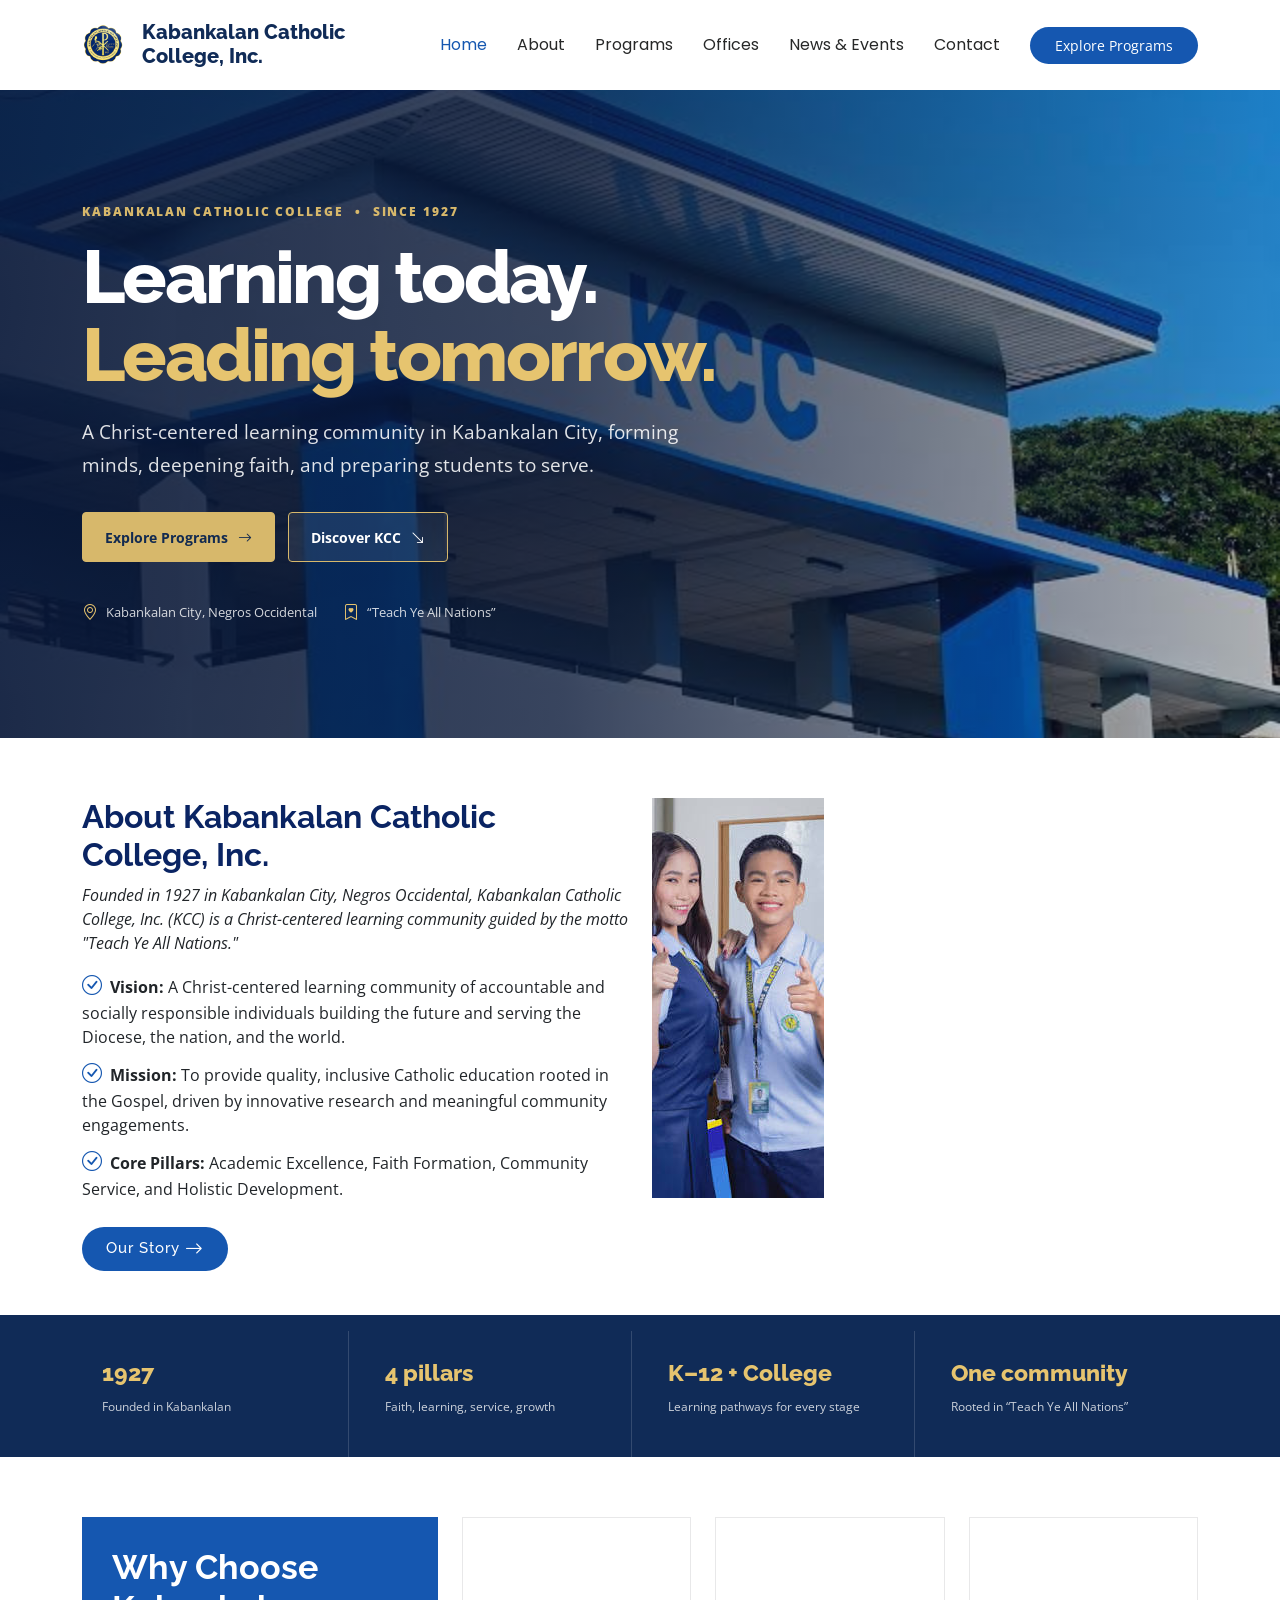
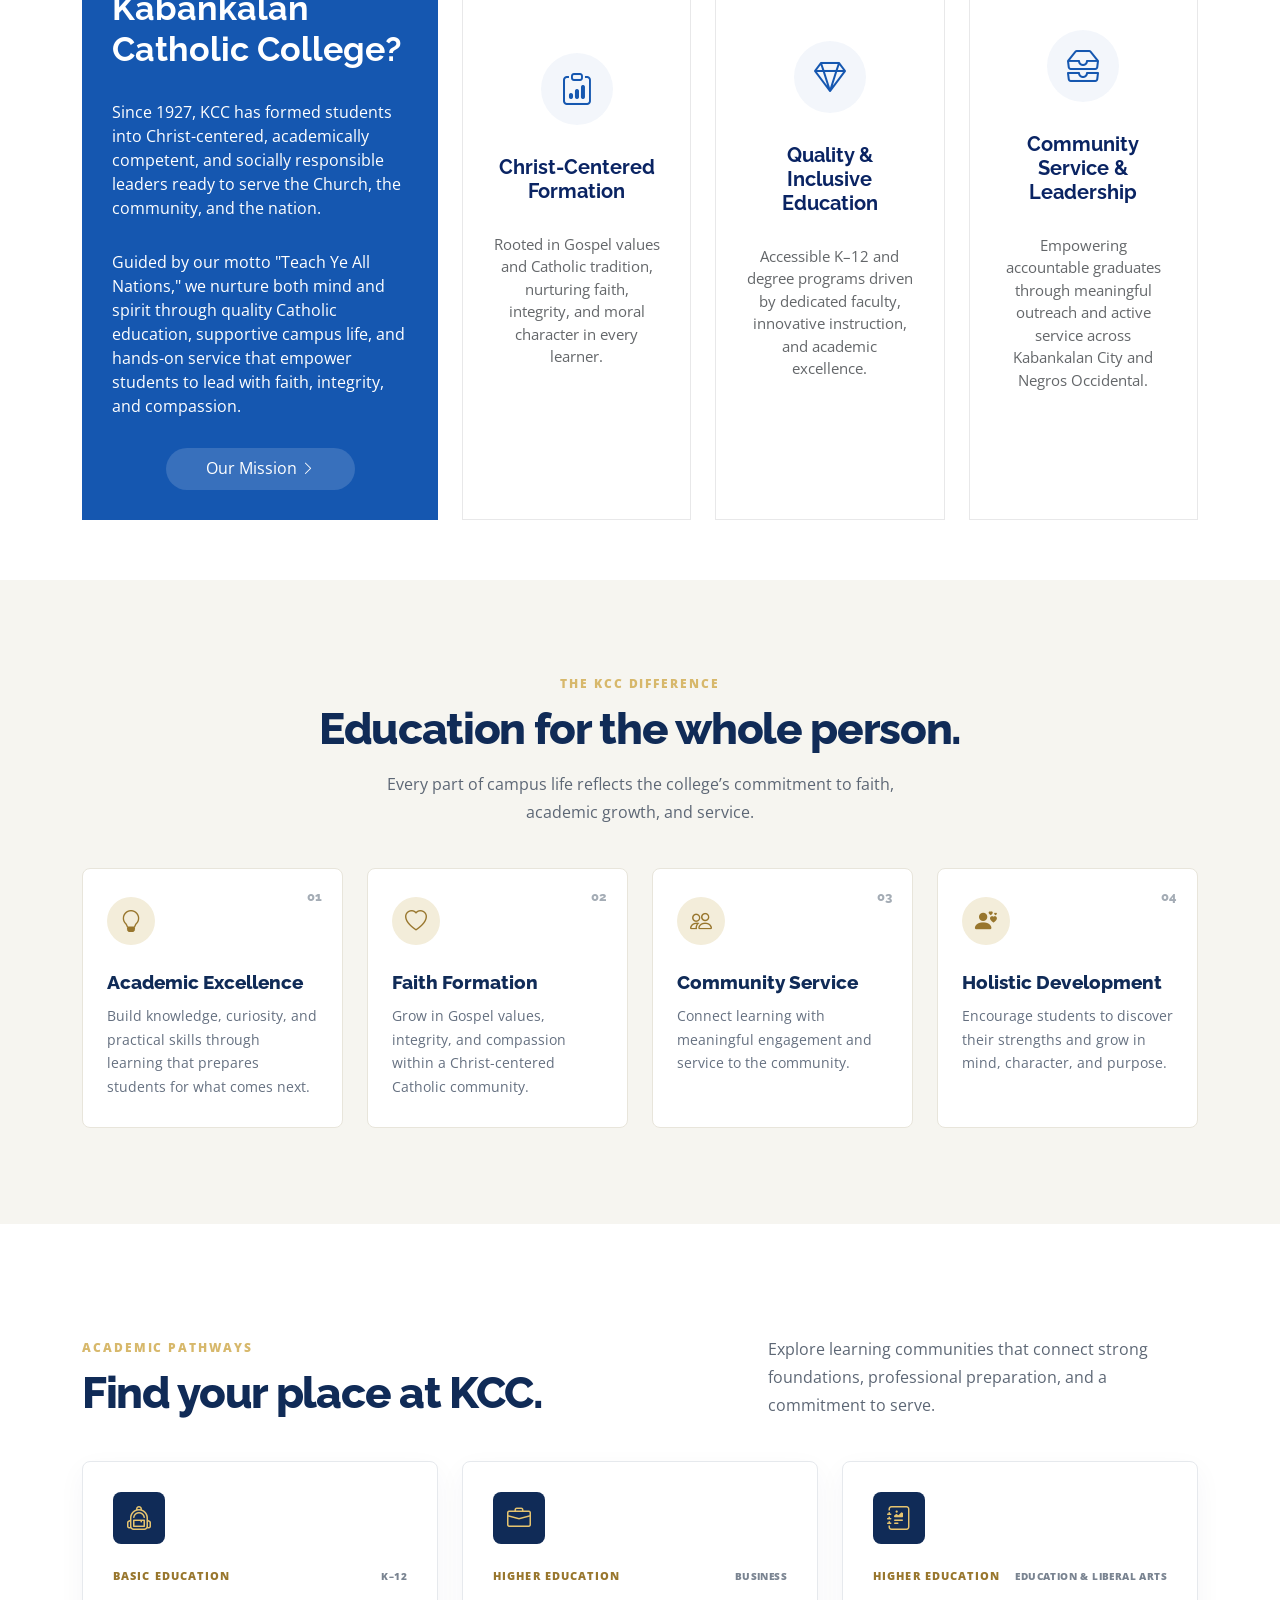
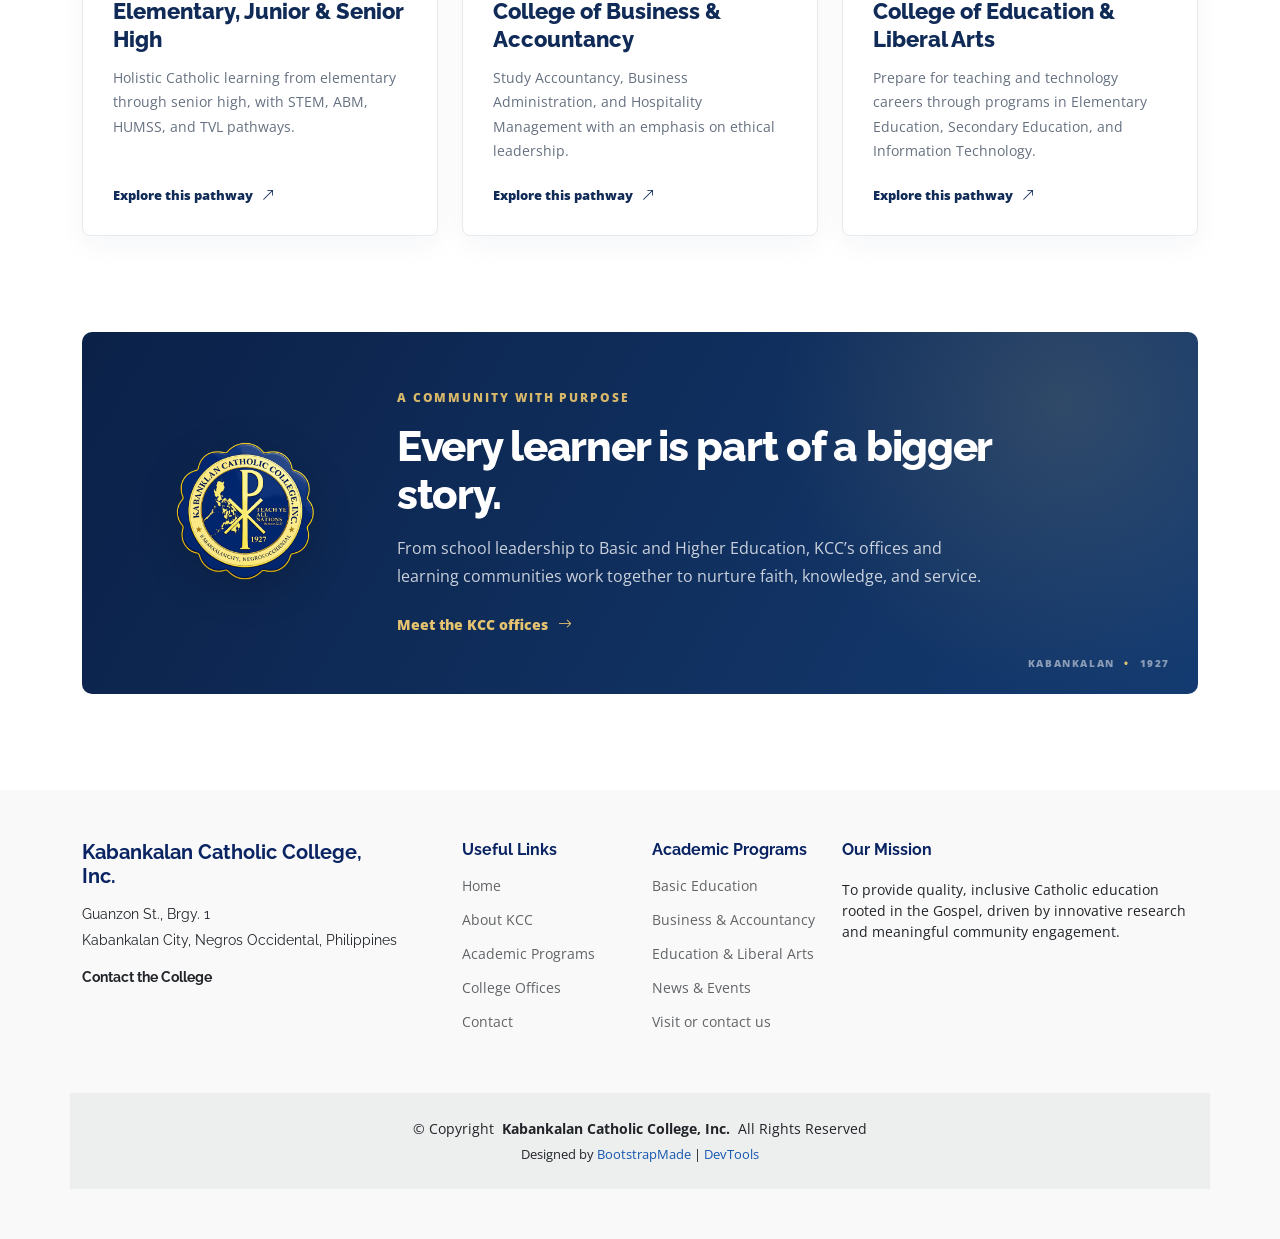
==== commit 64f77d81: "Use clean scholarship photo in About section Co-authored-by: Copilot App <223556219+Copilot@users.no" ====
--- a/index.html
+++ b/index.html
@@ -92,7 +92,7 @@
         <div class="row gy-4">
 
           <div class="col-lg-6 order-1 order-lg-2" data-aos="fade-up" data-aos-delay="100">
-            <img src="assets/img/about.jpg" class="img-fluid" alt="Students learning together in a classroom">
+            <img src="assets/img/kcc-space-scholarship-people.jpg" class="img-fluid" alt="KCC SPACE Scholarship Program students">
           </div>
 
           <div class="col-lg-6 order-2 order-lg-1 content" data-aos="fade-up" data-aos-delay="200">
